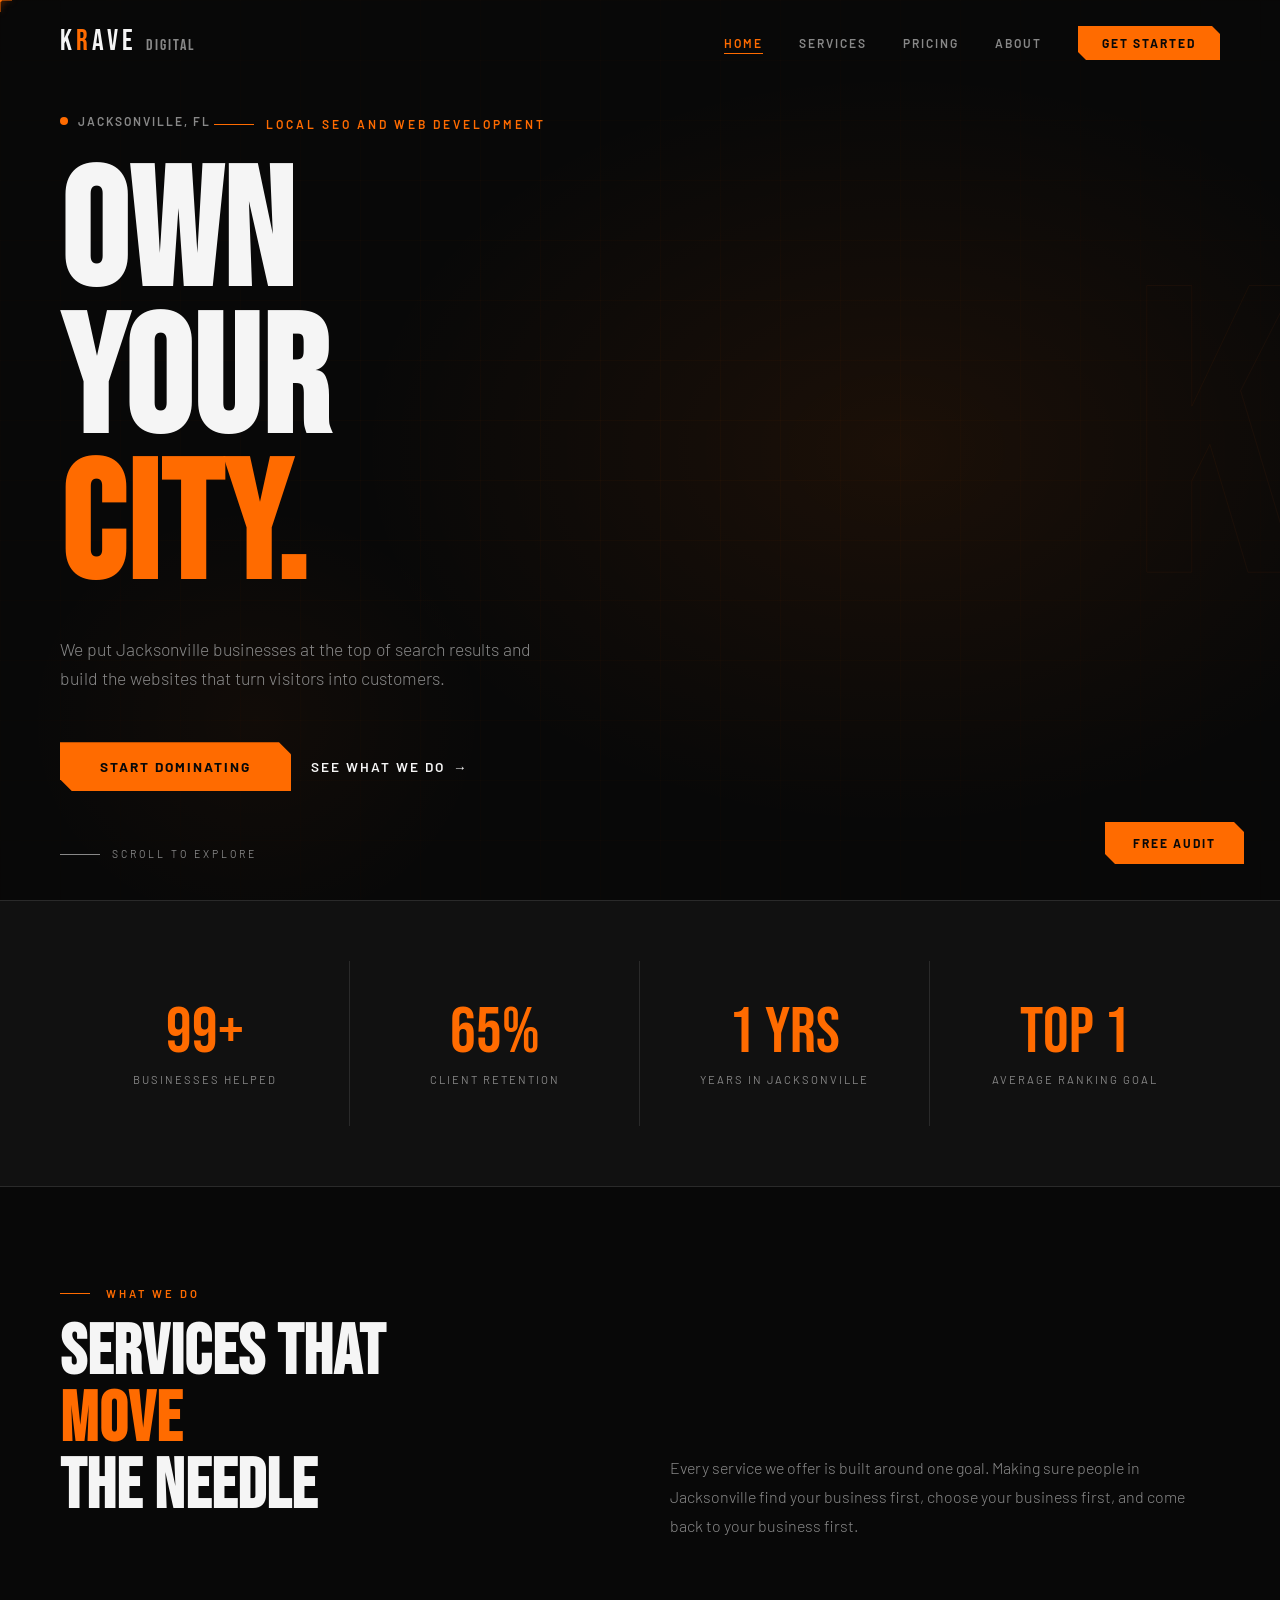
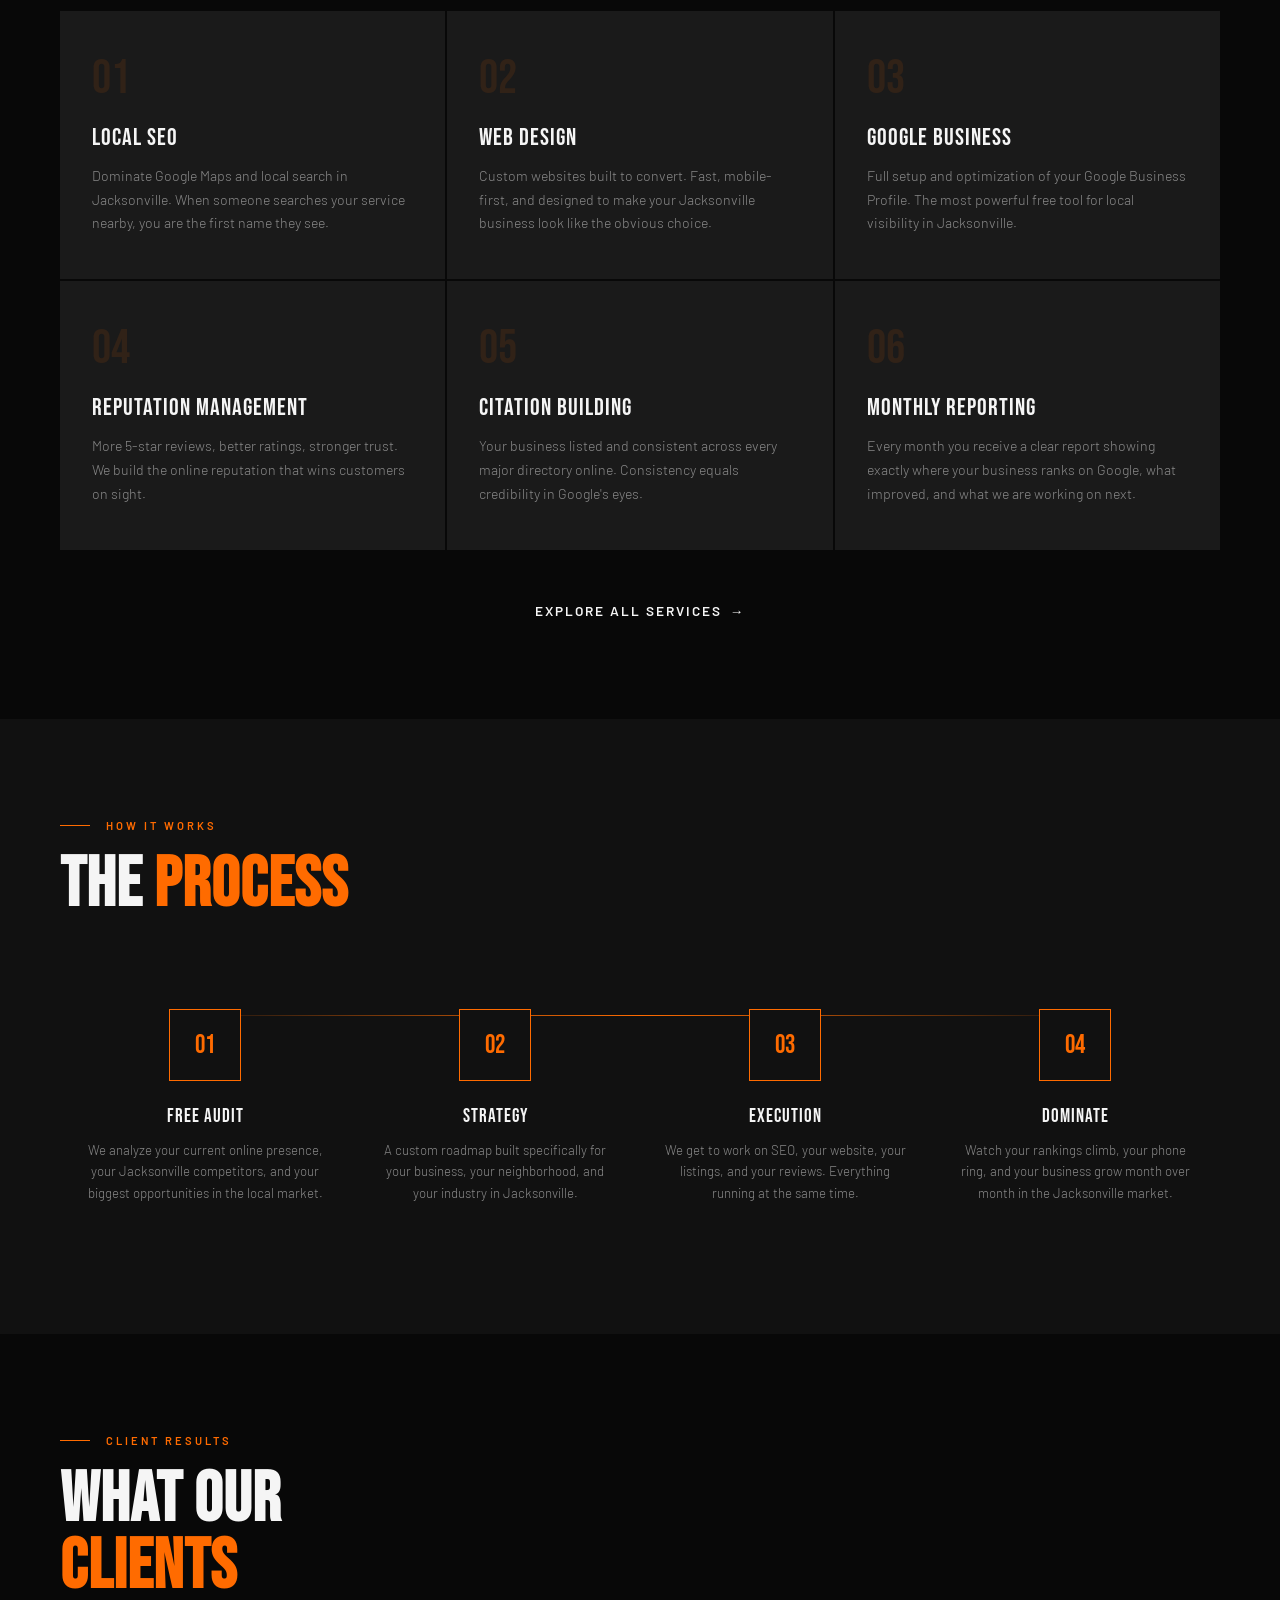
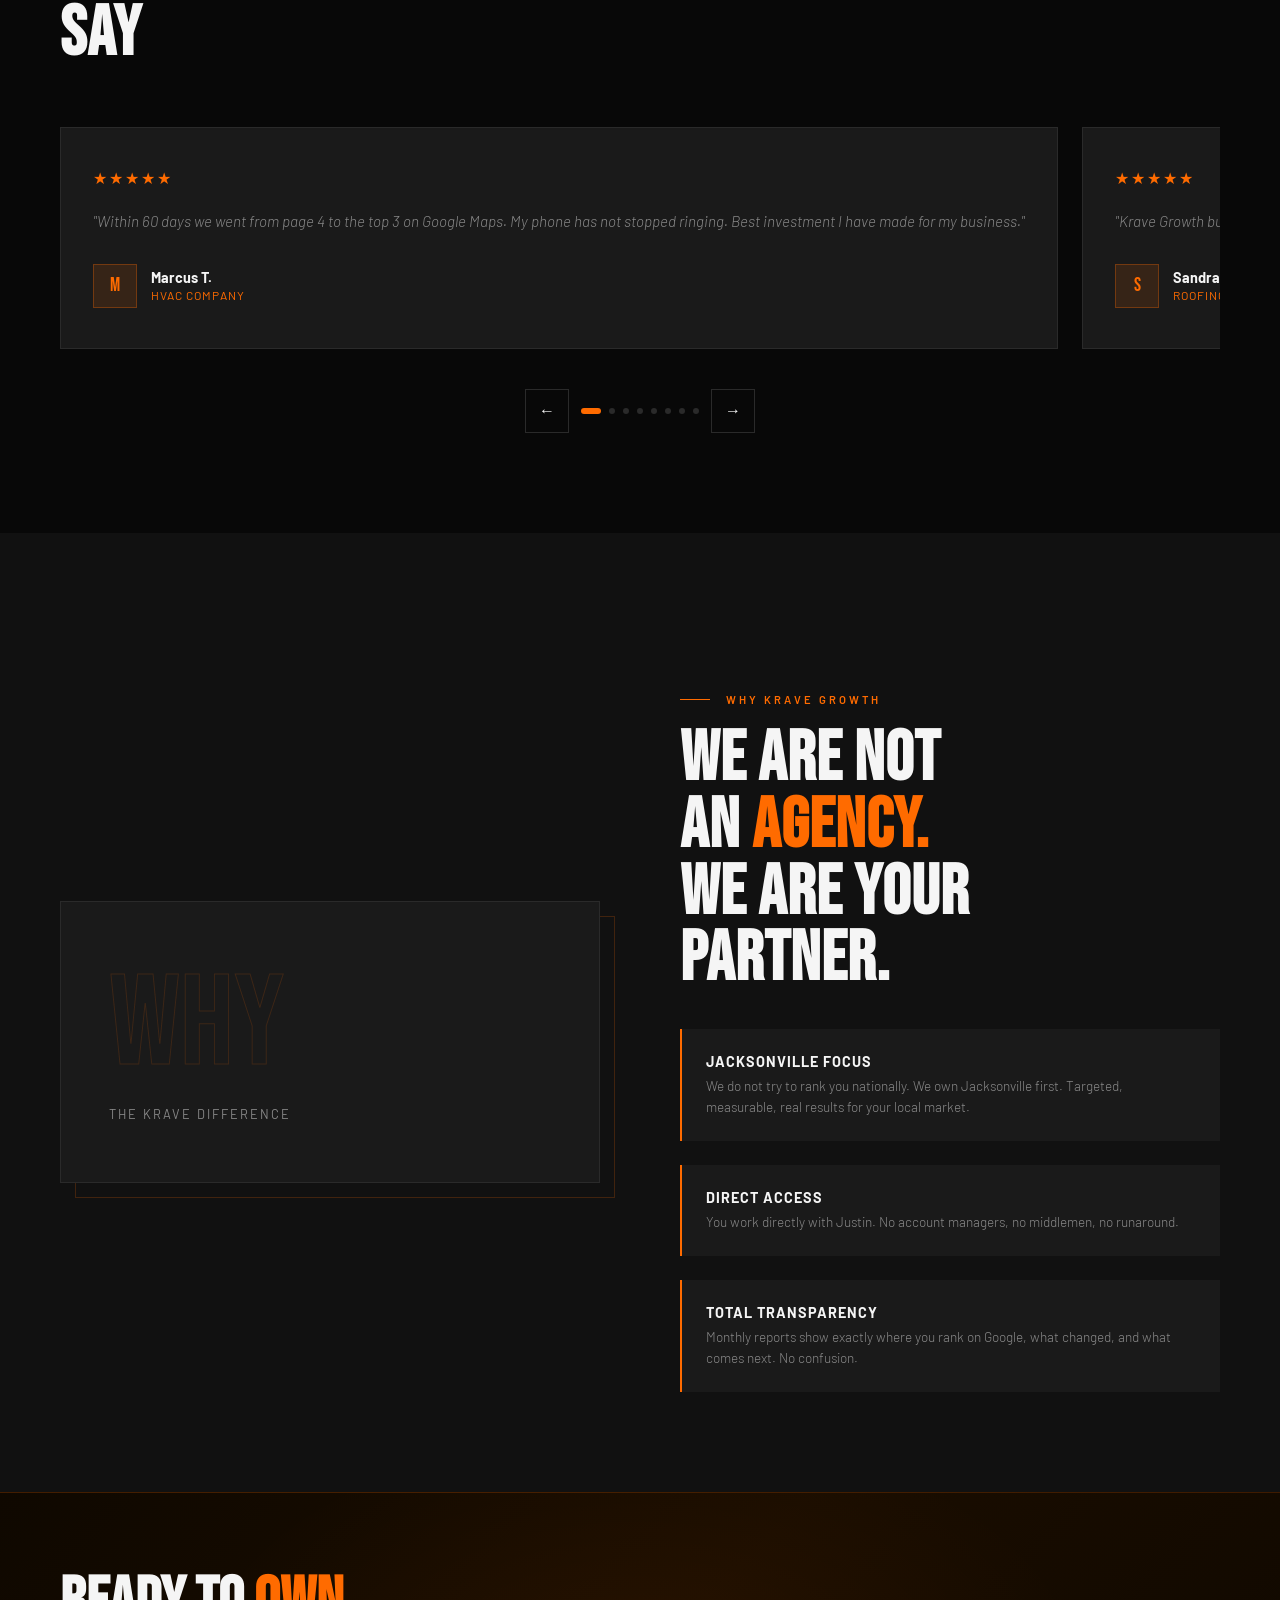
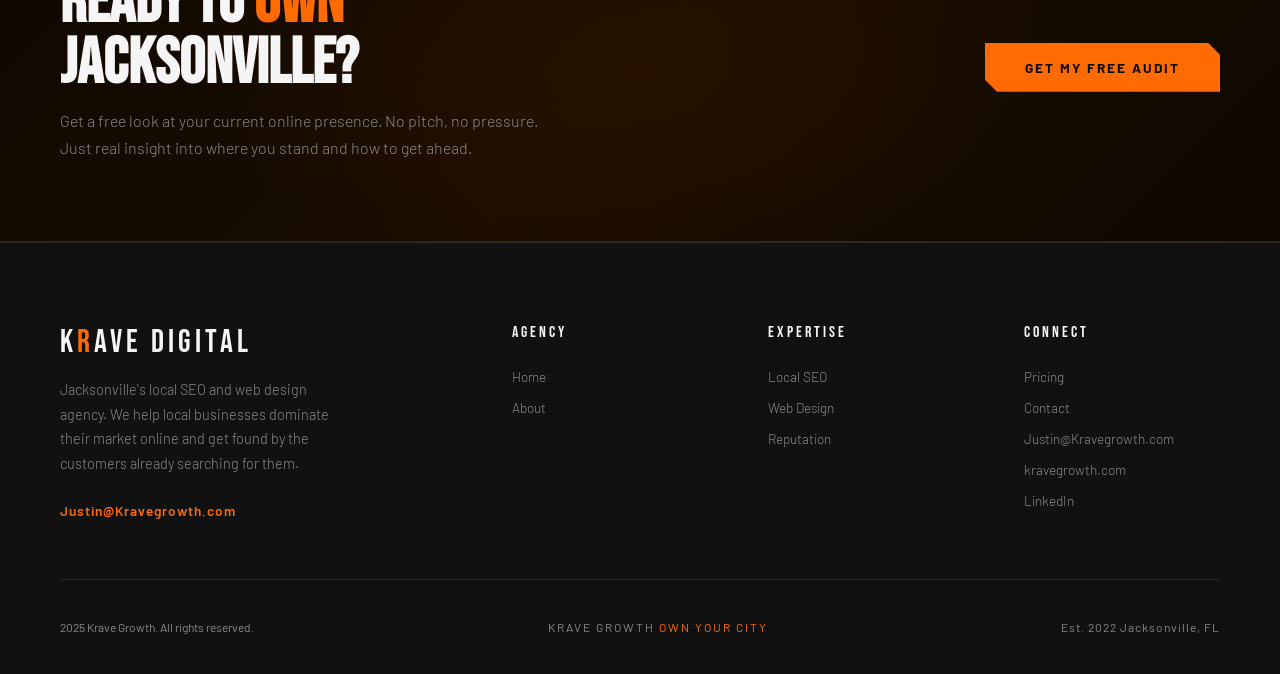
==== index.html @ fe408ddb "Add files via upload" ====
<!DOCTYPE html>
<html lang="en">
<head>
<meta charset="UTF-8">
<meta name="viewport" content="width=device-width, initial-scale=1.0">
<title>Krave Growth | Own Your City | Jacksonville, FL</title>
<meta name="description" content="Krave Growth helps Jacksonville local businesses dominate search results and build powerful websites. Local SEO and Web Design in Jacksonville, FL.">
<link rel="stylesheet" href="style.css">
<style>
#hero { min-height:100vh; display:flex; align-items:center; position:relative; overflow:hidden; padding:0 60px; }
.hero-bg { position:absolute; inset:0; background:radial-gradient(ellipse 60% 60% at 70% 50%,rgba(255,107,0,0.08) 0%,transparent 70%),radial-gradient(ellipse 30% 40% at 20% 80%,rgba(255,107,0,0.04) 0%,transparent 60%); }
.hero-grid { position:absolute; inset:0; background-image:linear-gradient(rgba(255,107,0,0.03) 1px,transparent 1px),linear-gradient(90deg,rgba(255,107,0,0.03) 1px,transparent 1px); background-size:60px 60px; mask-image:radial-gradient(ellipse 80% 80% at 50% 50%,black 0%,transparent 100%); }
.hero-ghost { position:absolute; right:-20px; top:50%; transform:translateY(-50%); font-family:'Bebas Neue',sans-serif; font-size:32vw; color:transparent; -webkit-text-stroke:1px rgba(255,107,0,0.05); line-height:1; pointer-events:none; user-select:none; }
.hero-content { position:relative; z-index:2; max-width:820px; }
.hero-eyebrow { display:inline-flex; align-items:center; gap:12px; margin-bottom:32px; opacity:0; animation:fadeUp .8s ease forwards .2s; }
.hero-eyebrow-line { width:40px; height:1px; background:var(--orange); }
.hero-eyebrow span { font-size:.75rem; letter-spacing:3px; text-transform:uppercase; color:var(--orange); font-weight:600; }
.hero-title { font-family:'Bebas Neue',sans-serif; font-size:clamp(5rem,13vw,12rem); line-height:.88; letter-spacing:2px; margin-bottom:32px; opacity:0; animation:fadeUp .8s ease forwards .4s; }
.hero-title .accent { color:var(--orange); }
.hero-sub { font-size:1.1rem; font-weight:300; color:var(--gray); line-height:1.7; max-width:480px; margin-bottom:48px; opacity:0; animation:fadeUp .8s ease forwards .6s; }
.hero-actions { display:flex; gap:20px; align-items:center; opacity:0; animation:fadeUp .8s ease forwards .8s; }
.hero-location { display:inline-flex; align-items:center; gap:10px; margin-bottom:20px; opacity:0; animation:fadeUp .8s ease forwards .3s; }
.hero-location-dot { width:8px; height:8px; background:var(--orange); border-radius:50%; }
.hero-location span { font-size:.75rem; letter-spacing:2px; text-transform:uppercase; color:var(--gray); font-weight:600; }
.hero-scroll { position:absolute; bottom:40px; left:60px; display:flex; align-items:center; gap:12px; opacity:0; animation:fadeUp .8s ease forwards 1.2s; }
.hero-scroll-line { width:40px; height:1px; background:var(--gray); }
.hero-scroll span { font-size:.65rem; letter-spacing:3px; text-transform:uppercase; color:var(--gray); }

#stats { background:var(--black-2); padding:60px; border-top:1px solid var(--gray-light); border-bottom:1px solid var(--gray-light); }
.stats-grid { display:grid; grid-template-columns:repeat(4,1fr); gap:0; }
.stat-item { padding:40px; text-align:center; border-right:1px solid var(--gray-light); }
.stat-item:last-child { border-right:none; }
.stat-num { font-family:'Bebas Neue',sans-serif; font-size:4rem; color:var(--orange); line-height:1; }
.stat-label { font-size:.7rem; letter-spacing:2px; text-transform:uppercase; color:var(--gray); margin-top:8px; }

#services-preview { background:var(--black); }
.services-header { display:grid; grid-template-columns:1fr 1fr; gap:60px; margin-bottom:70px; align-items:end; }
.services-intro { font-size:1rem; color:var(--gray); line-height:1.8; font-weight:300; }
.services-grid { display:grid; grid-template-columns:repeat(3,1fr); gap:2px; }
.service-card { background:var(--black-3); padding:44px 32px; position:relative; overflow:hidden; transition:all .4s; }
.service-card::before { content:''; position:absolute; bottom:0; left:0; right:0; height:2px; background:var(--orange); transform:scaleX(0); transform-origin:left; transition:transform .4s; }
.service-card:hover::before { transform:scaleX(1); }
.service-card:hover { background:#1e1e1e; transform:translateY(-4px); }
.service-num { font-family:'Bebas Neue',sans-serif; font-size:3rem; color:rgba(255,107,0,.1); margin-bottom:20px; line-height:1; transition:color .4s; }
.service-card:hover .service-num { color:rgba(255,107,0,.25); }
.service-name { font-family:'Bebas Neue',sans-serif; font-size:1.5rem; letter-spacing:1px; margin-bottom:12px; }
.service-desc { font-size:.88rem; color:var(--gray); line-height:1.7; font-weight:300; }
.services-more { margin-top:50px; text-align:center; }

#process { background:var(--black-2); }
.process-steps { display:grid; grid-template-columns:repeat(4,1fr); gap:0; margin-top:60px; position:relative; }
.process-steps::before { content:''; position:absolute; top:36px; left:10%; right:10%; height:1px; background:linear-gradient(90deg,transparent,var(--orange),transparent); }
.process-step { padding:30px 24px; text-align:center; position:relative; }
.process-circle { width:72px; height:72px; border:1px solid var(--orange); display:flex; align-items:center; justify-content:center; margin:0 auto 24px; position:relative; background:var(--black-2); transition:all .4s; }
.process-step:hover .process-circle { background:var(--orange-glow); }
.process-num { font-family:'Bebas Neue',sans-serif; font-size:1.6rem; color:var(--orange); }
.process-title { font-family:'Bebas Neue',sans-serif; font-size:1.2rem; letter-spacing:1px; margin-bottom:12px; }
.process-desc { font-size:.83rem; color:var(--gray); line-height:1.6; font-weight:300; }

#testimonials { background:var(--black); }
.carousel-wrap { position:relative; overflow:hidden; margin-top:60px; }
.carousel-track { display:flex; transition:transform .6s cubic-bezier(.25,.46,.45,.94); }
.carousel-slide { min-width:calc(33.333% - 16px); margin-right:24px; flex-shrink:0; }
.carousel-controls { display:flex; justify-content:center; gap:12px; margin-top:40px; align-items:center; }
.carousel-btn { width:44px; height:44px; border:1px solid var(--gray-light); background:transparent; color:var(--white); font-size:1rem; cursor:none; transition:all .3s; display:flex; align-items:center; justify-content:center; }
.carousel-btn:hover { border-color:var(--orange); color:var(--orange); }
.carousel-dots { display:flex; gap:8px; }
.carousel-dot { width:6px; height:6px; background:var(--gray-light); border-radius:50%; cursor:none; transition:all .3s; }
.carousel-dot.active { background:var(--orange); width:20px; border-radius:3px; }

#why { background:var(--black-2); }
.why-grid { display:grid; grid-template-columns:1fr 1fr; gap:80px; align-items:center; margin-top:60px; }
.why-box { background:var(--black-3); border:1px solid var(--gray-light); padding:60px 48px; position:relative; }
.why-box::after { content:''; position:absolute; bottom:-16px; right:-16px; width:100%; height:100%; border:1px solid rgba(255,107,0,0.2); z-index:-1; }
.why-big { font-family:'Bebas Neue',sans-serif; font-size:8rem; color:transparent; -webkit-text-stroke:1px rgba(255,107,0,0.15); line-height:1; margin-bottom:16px; }
.why-caption { font-size:.8rem; letter-spacing:2px; text-transform:uppercase; color:var(--gray); }
.why-points { display:flex; flex-direction:column; gap:24px; }
.why-point { display:flex; gap:20px; align-items:flex-start; padding:24px; background:var(--black-3); border-left:2px solid var(--orange); transition:all .4s; }
.why-point:hover { background:#1e1e1e; transform:translateX(6px); }
.why-point-title { font-weight:700; font-size:.9rem; letter-spacing:1px; text-transform:uppercase; margin-bottom:6px; }
.why-point-desc { font-size:.85rem; color:var(--gray); font-weight:300; line-height:1.5; }

@keyframes fadeUp { from{opacity:0;transform:translateY(30px)} to{opacity:1;transform:translateY(0)} }

@media(max-width:768px){
  #hero{padding:0 24px;}
  .hero-ghost{display:none;}
  #stats{padding:40px 24px;}
  .stats-grid{grid-template-columns:repeat(2,1fr);}
  .stat-item{border-bottom:1px solid var(--gray-light);}
  .services-header{grid-template-columns:1fr;}
  .services-grid{grid-template-columns:1fr;}
  .process-steps{grid-template-columns:1fr 1fr;}
  .process-steps::before{display:none;}
  .why-grid{grid-template-columns:1fr;}
  .carousel-slide{min-width:calc(100% - 0px); margin-right:0;}
}
</style>
</head>
<body>



<div class="cursor" id="cursor"></div>
<div class="cursor-dot" id="cursorDot"></div>
<nav>
  <a href="index.html" class="nav-logo">K<span>R</span>AVE <span style="font-size:1rem;letter-spacing:2px;color:var(--gray)">DIGITAL</span></a>
  <ul class="nav-links">
    <li><a href="index.html">Home</a></li>
    <li><a href="services.html">Services</a></li>
    <li><a href="pricing.html">Pricing</a></li>
    <li><a href="about.html">About</a></li>
    <li><a href="contact.html" class="nav-cta">Get Started</a></li>
  </ul>
</nav>

<a href="contact.html" class="float-cta">Free Audit</a>

<section id="hero">
  <div class="hero-bg"></div>
  <div class="hero-grid"></div>
  <div class="hero-ghost">K</div>
  <div class="hero-content">
    <div class="hero-location">
      <div class="hero-location-dot"></div>
      <span>Jacksonville, FL</span>
    </div>
    <div class="hero-eyebrow">
      <div class="hero-eyebrow-line"></div>
      <span>Local SEO and Web Development</span>
    </div>
    <h1 class="hero-title">
      OWN<br>
      YOUR<br>
      <span class="accent">CITY.</span>
    </h1>
    <p class="hero-sub">We put Jacksonville businesses at the top of search results and build the websites that turn visitors into customers.</p>
    <div class="hero-actions">
      <a href="contact.html" class="btn-primary">Start Dominating</a>
      <a href="services.html" class="btn-ghost">See What We Do</a>
    </div>
  </div>
  <div class="hero-scroll">
    <div class="hero-scroll-line"></div>
    <span>Scroll to explore</span>
  </div>
</section>

<div id="stats">
  <div class="stats-grid">
    <div class="stat-item reveal">
      <div class="stat-num"><span data-target="150" data-suffix="+">0</span></div>
      <div class="stat-label">Businesses Helped</div>
    </div>
    <div class="stat-item reveal">
      <div class="stat-num"><span data-target="98" data-suffix="%">0</span></div>
      <div class="stat-label">Client Retention</div>
    </div>
    <div class="stat-item reveal">
      <div class="stat-num"><span data-target="3" data-suffix=" yrs">0</span></div>
      <div class="stat-label">Years in Jacksonville</div>
    </div>
    <div class="stat-item reveal">
      <div class="stat-num">TOP <span data-target="3" data-suffix="">0</span></div>
      <div class="stat-label">Average Ranking Goal</div>
    </div>
  </div>
</div>

<section id="services-preview">
  <div class="services-header">
    <div>
      <div class="section-label reveal"><div class="section-label-line"></div><span>What We Do</span></div>
      <h2 class="section-title reveal">SERVICES THAT<br><span style="color:var(--orange)">MOVE</span><br>THE NEEDLE</h2>
    </div>
    <p class="services-intro reveal">Every service we offer is built around one goal. Making sure people in Jacksonville find your business first, choose your business first, and come back to your business first.</p>
  </div>
  <div class="services-grid reveal">
    <div class="service-card">
      <div class="service-num">01</div>
      <div class="service-name">Local SEO</div>
      <p class="service-desc">Dominate Google Maps and local search in Jacksonville. When someone searches your service nearby, you are the first name they see.</p>
    </div>
    <div class="service-card">
      <div class="service-num">02</div>
      <div class="service-name">Web Design</div>
      <p class="service-desc">Custom websites built to convert. Fast, mobile-first, and designed to make your Jacksonville business look like the obvious choice.</p>
    </div>
    <div class="service-card">
      <div class="service-num">03</div>
      <div class="service-name">Google Business</div>
      <p class="service-desc">Full setup and optimization of your Google Business Profile. The most powerful free tool for local visibility in Jacksonville.</p>
    </div>
    <div class="service-card">
      <div class="service-num">04</div>
      <div class="service-name">Reputation Management</div>
      <p class="service-desc">More 5-star reviews, better ratings, stronger trust. We build the online reputation that wins customers on sight.</p>
    </div>
    <div class="service-card">
      <div class="service-num">05</div>
      <div class="service-name">Citation Building</div>
      <p class="service-desc">Your business listed and consistent across every major directory online. Consistency equals credibility in Google's eyes.</p>
    </div>
    <div class="service-card">
      <div class="service-num">06</div>
      <div class="service-name">Monthly Reporting</div>
      <p class="service-desc">Every month you receive a clear report showing exactly where your business ranks on Google, what improved, and what we are working on next.</p>
    </div>
  </div>
  <div class="services-more reveal">
    <a href="services.html" class="btn-ghost">Explore All Services</a>
  </div>
</section>

<section id="process">
  <div class="section-label reveal"><div class="section-label-line"></div><span>How It Works</span></div>
  <h2 class="section-title reveal">THE <span style="color:var(--orange)">PROCESS</span></h2>
  <div class="process-steps">
    <div class="process-step reveal">
      <div class="process-circle"><div class="process-num">01</div></div>
      <div class="process-title">Free Audit</div>
      <p class="process-desc">We analyze your current online presence, your Jacksonville competitors, and your biggest opportunities in the local market.</p>
    </div>
    <div class="process-step reveal">
      <div class="process-circle"><div class="process-num">02</div></div>
      <div class="process-title">Strategy</div>
      <p class="process-desc">A custom roadmap built specifically for your business, your neighborhood, and your industry in Jacksonville.</p>
    </div>
    <div class="process-step reveal">
      <div class="process-circle"><div class="process-num">03</div></div>
      <div class="process-title">Execution</div>
      <p class="process-desc">We get to work on SEO, your website, your listings, and your reviews. Everything running at the same time.</p>
    </div>
    <div class="process-step reveal">
      <div class="process-circle"><div class="process-num">04</div></div>
      <div class="process-title">Dominate</div>
      <p class="process-desc">Watch your rankings climb, your phone ring, and your business grow month over month in the Jacksonville market.</p>
    </div>
  </div>
</section>

<section id="testimonials">
  <div class="section-label reveal"><div class="section-label-line"></div><span>Client Results</span></div>
  <h2 class="section-title reveal">WHAT OUR<br><span style="color:var(--orange)">CLIENTS</span><br>SAY</h2>
  <div class="carousel-wrap reveal">
    <div class="carousel-track" id="carouselTrack">
      <div class="carousel-slide">
        <div class="testimonial-card">
          <div class="testimonial-stars">★★★★★</div>
          <p class="testimonial-text">"Within 60 days we went from page 4 to the top 3 on Google Maps. My phone has not stopped ringing. Best investment I have made for my business."</p>
          <div class="testimonial-author"><div class="testimonial-avatar">M</div><div><div class="testimonial-name">Marcus T.</div><div class="testimonial-biz">HVAC Company</div></div></div>
        </div>
      </div>
      <div class="carousel-slide">
        <div class="testimonial-card">
          <div class="testimonial-stars">★★★★★</div>
          <p class="testimonial-text">"Krave Growth built us a website that actually converts. We are getting 3 times the leads we were before. Justin knows exactly what he is doing."</p>
          <div class="testimonial-author"><div class="testimonial-avatar">S</div><div><div class="testimonial-name">Sandra R.</div><div class="testimonial-biz">Roofing Company</div></div></div>
        </div>
      </div>
      <div class="carousel-slide">
        <div class="testimonial-card">
          <div class="testimonial-stars">★★★★★</div>
          <p class="testimonial-text">"I was invisible online. Now when anyone in Jacksonville searches for landscaping, I show up first. The results speak for themselves."</p>
          <div class="testimonial-author"><div class="testimonial-avatar">D</div><div><div class="testimonial-name">David K.</div><div class="testimonial-biz">Landscaping Business</div></div></div>
        </div>
      </div>
      <div class="carousel-slide">
        <div class="testimonial-card">
          <div class="testimonial-stars">★★★★★</div>
          <p class="testimonial-text">"Justin is the real deal. He does not overpromise and he delivers exactly what he says he will. In 90 days my business went from nowhere on Google to top 3."</p>
          <div class="testimonial-author"><div class="testimonial-avatar">R</div><div><div class="testimonial-name">Ray M.</div><div class="testimonial-biz">Auto Repair Shop</div></div></div>
        </div>
      </div>
      <div class="carousel-slide">
        <div class="testimonial-card">
          <div class="testimonial-stars">★★★★★</div>
          <p class="testimonial-text">"Most agencies talk in circles. Justin talks in results. He told me exactly what he would do, did it, and showed me the numbers. Simple as that."</p>
          <div class="testimonial-author"><div class="testimonial-avatar">L</div><div><div class="testimonial-name">Lisa P.</div><div class="testimonial-biz">Hair Salon Owner</div></div></div>
        </div>
      </div>
      <div class="carousel-slide">
        <div class="testimonial-card">
          <div class="testimonial-stars">★★★★★</div>
          <p class="testimonial-text">"The new website alone tripled our online inquiries. When you add the SEO on top of it we are fully booked two weeks out for the first time ever."</p>
          <div class="testimonial-author"><div class="testimonial-avatar">T</div><div><div class="testimonial-name">Tony G.</div><div class="testimonial-biz">Plumbing Company</div></div></div>
        </div>
      </div>
      <div class="carousel-slide">
        <div class="testimonial-card">
          <div class="testimonial-stars">★★★★★</div>
          <p class="testimonial-text">"We had no online presence whatsoever. Krave built us a site and got us ranking in under 60 days. Our Jacksonville customers can finally find us."</p>
          <div class="testimonial-author"><div class="testimonial-avatar">A</div><div><div class="testimonial-name">Andre W.</div><div class="testimonial-biz">Electrical Contractor</div></div></div>
        </div>
      </div>
      <div class="carousel-slide">
        <div class="testimonial-card">
          <div class="testimonial-stars">★★★★★</div>
          <p class="testimonial-text">"I called three agencies before Krave. All of them talked over my head. Justin explained everything in plain terms and delivered every single thing he promised."</p>
          <div class="testimonial-author"><div class="testimonial-avatar">P</div><div><div class="testimonial-name">Patricia M.</div><div class="testimonial-biz">Cleaning Service</div></div></div>
        </div>
      </div>
      <div class="carousel-slide">
        <div class="testimonial-card">
          <div class="testimonial-stars">★★★★★</div>
          <p class="testimonial-text">"My restaurant went from barely any online reviews to over 80 five-star reviews in four months. The difference in foot traffic has been unreal."</p>
          <div class="testimonial-author"><div class="testimonial-avatar">C</div><div><div class="testimonial-name">Carlos V.</div><div class="testimonial-biz">Restaurant Owner</div></div></div>
        </div>
      </div>
      <div class="carousel-slide">
        <div class="testimonial-card">
          <div class="testimonial-stars">★★★★★</div>
          <p class="testimonial-text">"Krave Growth is the first agency that actually felt like a partner. Justin checks in regularly, the reports are clear, and the results are real."</p>
          <div class="testimonial-author"><div class="testimonial-avatar">B</div><div><div class="testimonial-name">Brenda H.</div><div class="testimonial-biz">Dental Practice</div></div></div>
        </div>
      </div>
    </div>
  </div>
  <div class="carousel-controls">
    <button class="carousel-btn" id="prevBtn">&#8592;</button>
    <div class="carousel-dots" id="carouselDots"></div>
    <button class="carousel-btn" id="nextBtn">&#8594;</button>
  </div>
</section>

<section id="why">
  <div class="why-grid">
    <div class="why-visual reveal-left">
      <div class="why-box">
        <div class="why-big">WHY</div>
        <div class="why-caption">The Krave Difference</div>
      </div>
    </div>
    <div class="reveal-right">
      <div class="section-label"><div class="section-label-line"></div><span>Why Krave Growth</span></div>
      <h2 class="section-title" style="margin-bottom:36px;">WE ARE NOT<br>AN <span style="color:var(--orange)">AGENCY.</span><br>WE ARE YOUR<br>PARTNER.</h2>
      <div class="why-points">
        <div class="why-point">
          <div><div class="why-point-title">Jacksonville Focus</div><div class="why-point-desc">We do not try to rank you nationally. We own Jacksonville first. Targeted, measurable, real results for your local market.</div></div>
        </div>
        <div class="why-point">
          <div><div class="why-point-title">Direct Access</div><div class="why-point-desc">You work directly with Justin. No account managers, no middlemen, no runaround.</div></div>
        </div>
        <div class="why-point">
          <div><div class="why-point-title">Total Transparency</div><div class="why-point-desc">Monthly reports show exactly where you rank on Google, what changed, and what comes next. No confusion.</div></div>
        </div>
      </div>
    </div>
  </div>
</section>

<div class="cta-band reveal">
  <div class="cta-band-text">
    <h2 class="cta-band-title">READY TO <span>OWN</span><br>JACKSONVILLE?</h2>
    <p class="cta-band-sub">Get a free look at your current online presence. No pitch, no pressure. Just real insight into where you stand and how to get ahead.</p>
  </div>
  <div class="cta-band-action">
    <a href="contact.html" class="btn-primary">Get My Free Audit</a>
  </div>
</div>

<footer>
  <div class="footer-top">
    <div>
      <div class="footer-brand-logo">K<span>R</span>AVE DIGITAL</div>
      <p class="footer-brand-desc">Jacksonville's local SEO and web design agency. We help local businesses dominate their market online and get found by the customers already searching for them.</p>
      <a href="mailto:Justin@Kravegrowth.com" class="footer-brand-email">Justin@Kravegrowth.com</a>
    </div>
    <div>
      <div class="footer-col-title">Agency</div>
      <ul class="footer-col-links">
        <li><a href="index.html">Home</a></li>
        <li><a href="about.html">About</a></li>
      </ul>
    </div>
    <div>
      <div class="footer-col-title">Expertise</div>
      <ul class="footer-col-links">
        <li><a href="services.html">Local SEO</a></li>
        <li><a href="services.html">Web Design</a></li>
        <li><a href="services.html">Reputation</a></li>
      </ul>
    </div>
    <div>
      <div class="footer-col-title">Connect</div>
      <ul class="footer-col-links">
        <li><a href="pricing.html">Pricing</a></li>
        <li><a href="contact.html">Contact</a></li>
        <li><a href="mailto:Justin@Kravegrowth.com">Justin@Kravegrowth.com</a></li>
        <li><a href="https://kravegrowth.com">kravegrowth.com</a></li>
        <li><a href="#">LinkedIn</a></li>
      </ul>
    </div>
  </div>
  <div class="footer-bottom">
    <div class="footer-copy">2025 Krave Growth. All rights reserved.</div>
    <div class="footer-tagline">Krave Growth <span>Own Your City</span></div>
    <div class="footer-est">Est. 2022 Jacksonville, FL</div>
  </div>
</footer>

<script src="main.js"></script>
<script>
// CAROUSEL
const track = document.getElementById('carouselTrack');
const slides = track.querySelectorAll('.carousel-slide');
const dotsContainer = document.getElementById('carouselDots');
const total = slides.length;
const visible = window.innerWidth < 768 ? 1 : 3;
let current = 0;
let autoTimer;

// Build dots
const totalDots = total - visible + 1;
for(let i = 0; i < totalDots; i++){
  const dot = document.createElement('div');
  dot.className = 'carousel-dot' + (i===0?' active':'');
  dot.addEventListener('click',()=>goTo(i));
  dotsContainer.appendChild(dot);
}

function goTo(index){
  current = Math.max(0, Math.min(index, totalDots-1));
  const slideWidth = slides[0].offsetWidth + 24;
  track.style.transform = `translateX(-${current * slideWidth}px)`;
  dotsContainer.querySelectorAll('.carousel-dot').forEach((d,i)=>d.classList.toggle('active',i===current));
}

document.getElementById('prevBtn').addEventListener('click',()=>{ goTo(current-1); resetAuto(); });
document.getElementById('nextBtn').addEventListener('click',()=>{ goTo(current+1); resetAuto(); });

function resetAuto(){ clearInterval(autoTimer); autoTimer = setInterval(()=>{ goTo(current >= totalDots-1 ? 0 : current+1); },4000); }
resetAuto();
</script>
</body>
</html>
---- style.css ----
@import url('https://fonts.googleapis.com/css2?family=Bebas+Neue&family=Barlow:ital,wght@0,300;0,400;0,600;0,700;1,300&display=swap');

:root {
  --orange: #FF6B00;
  --orange-bright: #FF8C00;
  --orange-glow: rgba(255,107,0,0.12);
  --black: #080808;
  --black-2: #111111;
  --black-3: #1a1a1a;
  --white: #F5F5F5;
  --gray: #888888;
  --gray-light: #2a2a2a;
}

* { margin: 0; padding: 0; box-sizing: border-box; }
html { scroll-behavior: smooth; }
body {
  background: var(--black);
  color: var(--white);
  font-family: 'Barlow', sans-serif;
  overflow-x: hidden;
  cursor: none;
}

/* ── CURSOR ── */
/* CROSSHAIR CURSOR */
.cursor {
  width:24px; height:24px;
  position:fixed; pointer-events:none; z-index:9999;
  transform:translate(-50%,-50%);
  transition:transform .15s ease, opacity .2s ease;
}
.cursor::before,
.cursor::after {
  content:'';
  position:absolute;
  background:var(--orange);
}
/* Horizontal line */
.cursor::before {
  width:100%; height:1px;
  top:50%; left:0;
  transform:translateY(-50%);
  box-shadow:0 0 6px rgba(255,107,0,0.6);
}
/* Vertical line */
.cursor::after {
  width:1px; height:100%;
  left:50%; top:0;
  transform:translateX(-50%);
  box-shadow:0 0 6px rgba(255,107,0,0.6);
}
/* Center dot */
.cursor-dot {
  width:4px; height:4px;
  background:var(--orange);
  border-radius:50%;
  position:fixed;
  pointer-events:none;
  z-index:10000;
  transform:translate(-50%,-50%);
  box-shadow:0 0 8px rgba(255,107,0,0.8);
  transition:transform .1s ease;
}
.cursor-ring { display:none; }

/* ── NAV ── */
nav {
  position: fixed; top:0; left:0; right:0; z-index:1000;
  display:flex; align-items:center; justify-content:space-between;
  padding: 24px 60px;
  transition: all .4s ease;
}
nav.scrolled {
  background: rgba(8,8,8,0.97);
  backdrop-filter: blur(12px);
  padding: 16px 60px;
  border-bottom: 1px solid var(--gray-light);
}
.nav-logo { font-family:'Bebas Neue',sans-serif; font-size:1.8rem; letter-spacing:4px; color:var(--white); text-decoration:none; }
.nav-logo span { color:var(--orange); }
.nav-links { display:flex; gap:36px; list-style:none; align-items:center; }
.nav-links a { color:var(--gray); text-decoration:none; font-size:.75rem; letter-spacing:2px; text-transform:uppercase; font-weight:600; transition:color .3s; position:relative; }
.nav-links a::after { content:''; position:absolute; bottom:-4px; left:0; right:0; height:1px; background:var(--orange); transform:scaleX(0); transition:transform .3s; }
.nav-links a:hover, .nav-links a.active { color:var(--orange); }
.nav-links a:hover::after, .nav-links a.active::after { transform:scaleX(1); }
.nav-cta { background:var(--orange) !important; color:var(--black) !important; padding:10px 24px; font-weight:700 !important; clip-path:polygon(0 0,calc(100% - 8px) 0,100% 8px,100% 100%,8px 100%,0 calc(100% - 8px)); transition:background .3s,transform .2s !important; }
.nav-cta::after { display:none !important; }
.nav-cta:hover { background:var(--orange-bright) !important; transform:translateY(-1px) !important; }

/* ── FLOATING CTA ── */
.float-cta {
  position: fixed; bottom:36px; right:36px; z-index:900;
  background: var(--orange); color: var(--black);
  padding: 14px 28px;
  font-family:'Barlow',sans-serif; font-weight:700; font-size:.75rem; letter-spacing:2px; text-transform:uppercase;
  text-decoration:none;
  clip-path:polygon(0 0,calc(100% - 10px) 0,100% 10px,100% 100%,10px 100%,0 calc(100% - 10px));
  box-shadow: 0 8px 32px rgba(255,107,0,0.4);
  transition: all .3s;
  animation: floatPulse 3s ease-in-out infinite;
}
.float-cta:hover { background:var(--orange-bright); transform:translateY(-3px); box-shadow:0 16px 40px rgba(255,107,0,0.5); }
@keyframes floatPulse { 0%,100%{box-shadow:0 8px 32px rgba(255,107,0,0.4)} 50%{box-shadow:0 8px 48px rgba(255,107,0,0.7)} }

/* ── PAGE HERO ── */
.page-hero {
  min-height: 50vh;
  display:flex; align-items:flex-end;
  padding: 120px 60px 80px;
  position:relative; overflow:hidden;
}
.page-hero-bg {
  position:absolute; inset:0;
  background: radial-gradient(ellipse 60% 80% at 80% 50%, rgba(255,107,0,0.07) 0%, transparent 70%);
}
.page-hero-grid {
  position:absolute; inset:0;
  background-image: linear-gradient(rgba(255,107,0,0.025) 1px,transparent 1px), linear-gradient(90deg,rgba(255,107,0,0.025) 1px,transparent 1px);
  background-size:60px 60px;
  mask-image:radial-gradient(ellipse 100% 100% at 50% 50%,black 0%,transparent 100%);
}
.page-hero-ghost {
  position:absolute; right:40px; bottom:-40px;
  font-family:'Bebas Neue',sans-serif; font-size:22vw;
  color:transparent; -webkit-text-stroke:1px rgba(255,107,0,0.04);
  pointer-events:none; user-select:none; line-height:1;
}
.page-hero-content { position:relative; z-index:2; }
.page-eyebrow { display:flex; align-items:center; gap:12px; margin-bottom:20px; }
.page-eyebrow-line { width:40px; height:1px; background:var(--orange); }
.page-eyebrow span { font-size:.7rem; letter-spacing:3px; text-transform:uppercase; color:var(--orange); font-weight:600; }
.page-title { font-family:'Bebas Neue',sans-serif; font-size:clamp(4rem,10vw,9rem); line-height:.9; letter-spacing:2px; }
.page-title .accent { color:var(--orange); }
.page-title .outline { color:transparent; -webkit-text-stroke:2px var(--white); }
.page-sub { font-size:1rem; color:var(--gray); font-weight:300; line-height:1.7; max-width:500px; margin-top:20px; }

/* ── SECTIONS ── */
section { padding:100px 60px; }
.section-label { display:flex; align-items:center; gap:16px; margin-bottom:20px; }
.section-label span { font-size:.7rem; letter-spacing:3px; text-transform:uppercase; color:var(--orange); font-weight:600; }
.section-label-line { width:30px; height:1px; background:var(--orange); }
.section-title { font-family:'Bebas Neue',sans-serif; font-size:clamp(3rem,5.5vw,5rem); line-height:.95; letter-spacing:1px; margin-bottom:20px; }

/* ── BUTTONS ── */
.btn-primary { background:var(--orange); color:var(--black); padding:16px 40px; font-family:'Barlow',sans-serif; font-weight:700; font-size:.85rem; letter-spacing:2px; text-transform:uppercase; text-decoration:none; display:inline-block; transition:all .3s; clip-path:polygon(0 0,calc(100% - 12px) 0,100% 12px,100% 100%,12px 100%,0 calc(100% - 12px)); }
.btn-primary:hover { background:var(--orange-bright); transform:translateY(-2px); box-shadow:0 20px 40px rgba(255,107,0,0.3); }
.btn-ghost { color:var(--white); font-size:.85rem; letter-spacing:2px; text-transform:uppercase; text-decoration:none; font-weight:600; display:inline-flex; align-items:center; gap:8px; transition:color .3s; }
.btn-ghost:hover { color:var(--orange); }
.btn-ghost::after { content:'→'; transition:transform .3s; }
.btn-ghost:hover::after { transform:translateX(4px); }
.btn-outline { background:transparent; color:var(--orange); border:1px solid var(--orange); padding:14px 36px; font-family:'Barlow',sans-serif; font-weight:700; font-size:.8rem; letter-spacing:2px; text-transform:uppercase; text-decoration:none; display:inline-block; transition:all .3s; }
.btn-outline:hover { background:var(--orange); color:var(--black); transform:translateY(-2px); }

/* ── CTA BAND ── */
.cta-band {
  background: linear-gradient(135deg, #0f0800 0%, #1a0d00 50%, #0f0800 100%);
  border-top:1px solid rgba(255,107,0,0.2); border-bottom:1px solid rgba(255,107,0,0.2);
  padding:80px 60px;
  display:flex; align-items:center; justify-content:space-between; gap:40px;
  position:relative; overflow:hidden;
}
.cta-band::before { content:''; position:absolute; inset:0; background:radial-gradient(ellipse 50% 100% at 50% 50%,rgba(255,107,0,0.06) 0%,transparent 70%); }
.cta-band-text { position:relative; z-index:1; }
.cta-band-title { font-family:'Bebas Neue',sans-serif; font-size:clamp(2.5rem,5vw,4.5rem); line-height:.95; margin-bottom:12px; }
.cta-band-title span { color:var(--orange); }
.cta-band-sub { font-size:1rem; color:var(--gray); font-weight:300; max-width:480px; line-height:1.7; }
.cta-band-action { position:relative; z-index:1; flex-shrink:0; }

/* ── TESTIMONIALS ── */
.testimonials-grid { display:grid; grid-template-columns:repeat(3,1fr); gap:20px; margin-top:60px; }
.testimonial-card { background:var(--black-3); padding:40px 32px; border:1px solid var(--gray-light); position:relative; transition:all .4s; }
.testimonial-card::before { content:''; position:absolute; top:0; left:0; right:0; height:2px; background:var(--orange); transform:scaleX(0); transform-origin:left; transition:transform .4s; }
.testimonial-card:hover { border-color:rgba(255,107,0,0.3); transform:translateY(-4px); }
.testimonial-card:hover::before { transform:scaleX(1); }
.testimonial-stars { color:var(--orange); font-size:1rem; letter-spacing:2px; margin-bottom:20px; }
.testimonial-text { font-size:.95rem; color:var(--gray); line-height:1.8; font-weight:300; font-style:italic; margin-bottom:28px; }
.testimonial-author { display:flex; align-items:center; gap:14px; }
.testimonial-avatar { width:44px; height:44px; background:var(--orange-glow); border:1px solid rgba(255,107,0,0.3); display:flex; align-items:center; justify-content:center; font-family:'Bebas Neue',sans-serif; font-size:1.2rem; color:var(--orange); flex-shrink:0; }
.testimonial-name { font-weight:700; font-size:.9rem; margin-bottom:2px; }
.testimonial-biz { font-size:.75rem; color:var(--orange); letter-spacing:1px; text-transform:uppercase; }

/* ── FAQ ── */
.faq-list { max-width:800px; margin-top:60px; }
.faq-item { border-bottom:1px solid var(--gray-light); }
.faq-question { width:100%; background:none; border:none; color:var(--white); font-family:'Barlow',sans-serif; font-size:1rem; font-weight:600; padding:28px 0; display:flex; justify-content:space-between; align-items:center; cursor:none; text-align:left; transition:color .3s; }
.faq-question:hover { color:var(--orange); }
.faq-icon { color:var(--orange); font-size:1.4rem; transition:transform .3s; flex-shrink:0; }
.faq-item.open .faq-icon { transform:rotate(45deg); }
.faq-answer { max-height:0; overflow:hidden; transition:max-height .4s ease, padding .4s ease; }
.faq-answer p { font-size:.95rem; color:var(--gray); line-height:1.8; font-weight:300; padding-bottom:28px; }

/* ── FOOTER ── */
footer {
  background:var(--black-2);
  border-top:1px solid var(--gray-light);
  padding:80px 60px 40px;
}
.footer-top { display:grid; grid-template-columns:2fr 1fr 1fr 1fr; gap:60px; margin-bottom:60px; }
.footer-brand-logo { font-family:'Bebas Neue',sans-serif; font-size:2rem; letter-spacing:4px; margin-bottom:16px; }
.footer-brand-logo span { color:var(--orange); }
.footer-brand-desc { font-size:.9rem; color:var(--gray); line-height:1.7; font-weight:300; max-width:280px; margin-bottom:24px; }
.footer-brand-email { color:var(--orange); text-decoration:none; font-size:.85rem; font-weight:600; letter-spacing:1px; transition:opacity .3s; }
.footer-brand-email:hover { opacity:.7; }
.footer-col-title { font-family:'Bebas Neue',sans-serif; font-size:1rem; letter-spacing:3px; color:var(--white); margin-bottom:24px; }
.footer-col-links { list-style:none; display:flex; flex-direction:column; gap:12px; }
.footer-col-links a { color:var(--gray); text-decoration:none; font-size:.85rem; font-weight:300; transition:color .3s; }
.footer-col-links a:hover { color:var(--orange); }
.footer-bottom { display:flex; justify-content:space-between; align-items:center; padding-top:40px; border-top:1px solid var(--gray-light); }
.footer-copy { font-size:.75rem; color:var(--gray); }
.footer-tagline { font-size:.75rem; letter-spacing:2px; text-transform:uppercase; color:var(--gray); }
.footer-tagline span { color:var(--orange); }
.footer-est { font-size:.75rem; color:var(--gray); letter-spacing:1px; }

/* ── REVEAL ── */
.reveal { opacity:0; transform:translateY(40px); transition:opacity .7s ease,transform .7s ease; }
.reveal.visible { opacity:1; transform:translateY(0); }
.reveal-left { opacity:0; transform:translateX(-40px); transition:opacity .7s ease,transform .7s ease; }
.reveal-left.visible { opacity:1; transform:translateX(0); }
.reveal-right { opacity:0; transform:translateX(40px); transition:opacity .7s ease,transform .7s ease; }
.reveal-right.visible { opacity:1; transform:translateX(0); }

/* ── SCROLLBAR ── */
::-webkit-scrollbar { width:3px; }
::-webkit-scrollbar-track { background:var(--black); }
::-webkit-scrollbar-thumb { background:var(--orange); }

/* ── MOBILE ── */
@media(max-width:768px){
  nav { padding:20px 24px; }
  nav.scrolled { padding:14px 24px; }
  .nav-links { display:none; }
  section { padding:70px 24px; }
  .page-hero { padding:100px 24px 60px; }
  .testimonials-grid { grid-template-columns:1fr; }
  .cta-band { flex-direction:column; text-align:center; padding:60px 24px; }
  .footer-top { grid-template-columns:1fr 1fr; gap:40px; }
  .footer-bottom { flex-direction:column; gap:12px; text-align:center; }
  .float-cta { bottom:20px; right:20px; padding:12px 20px; font-size:.7rem; }
}
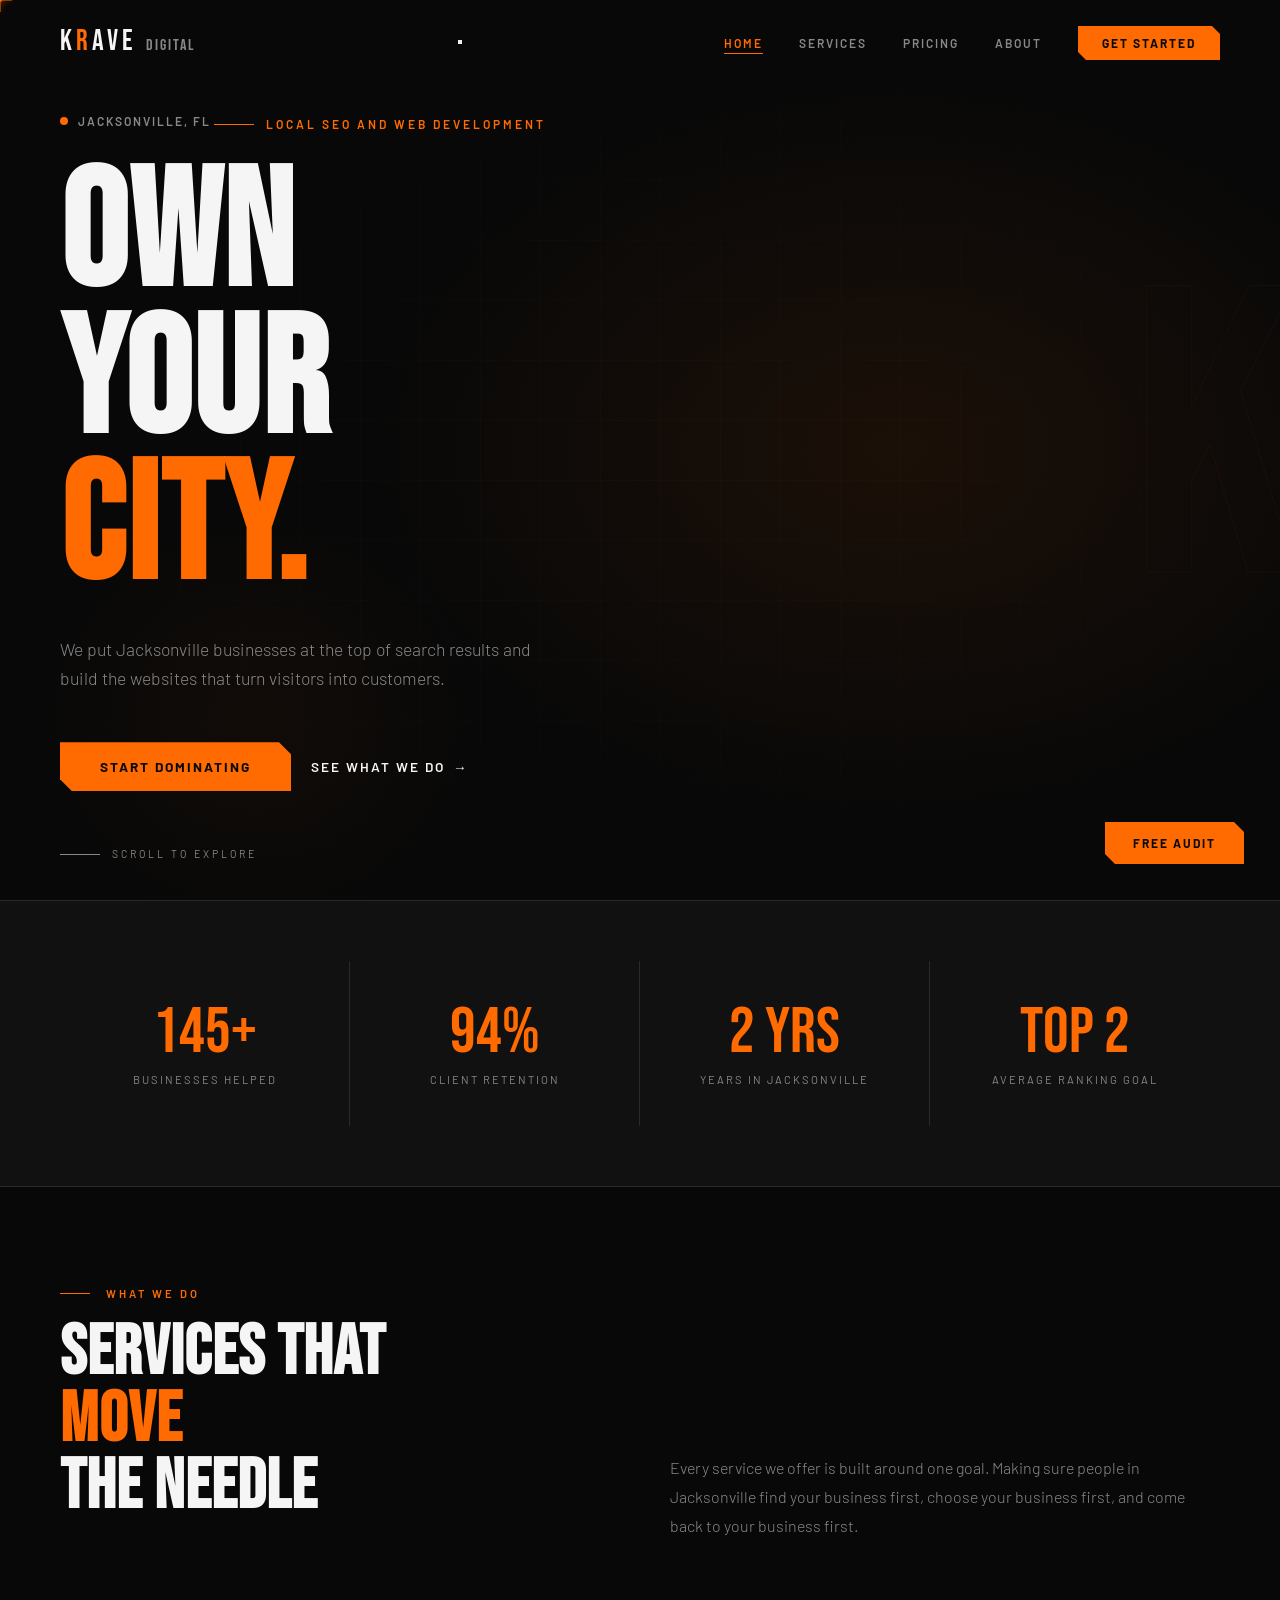
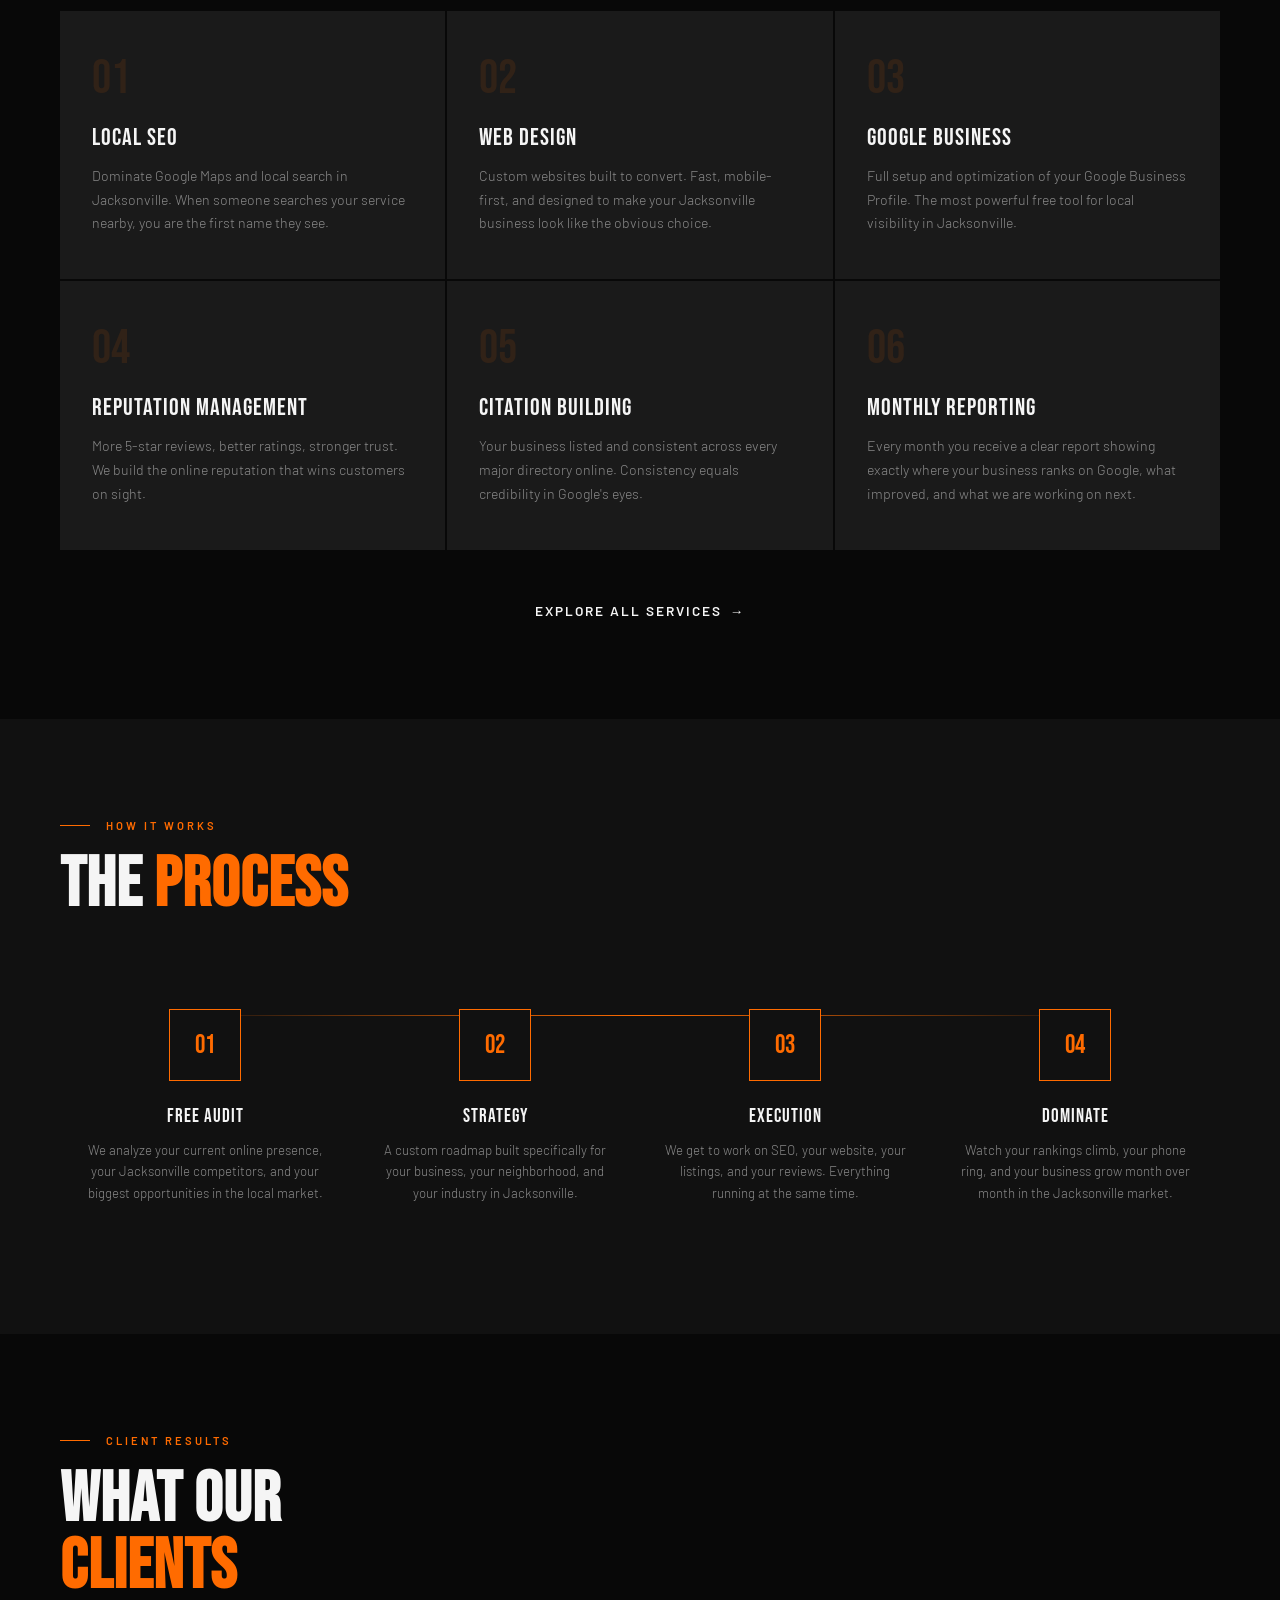
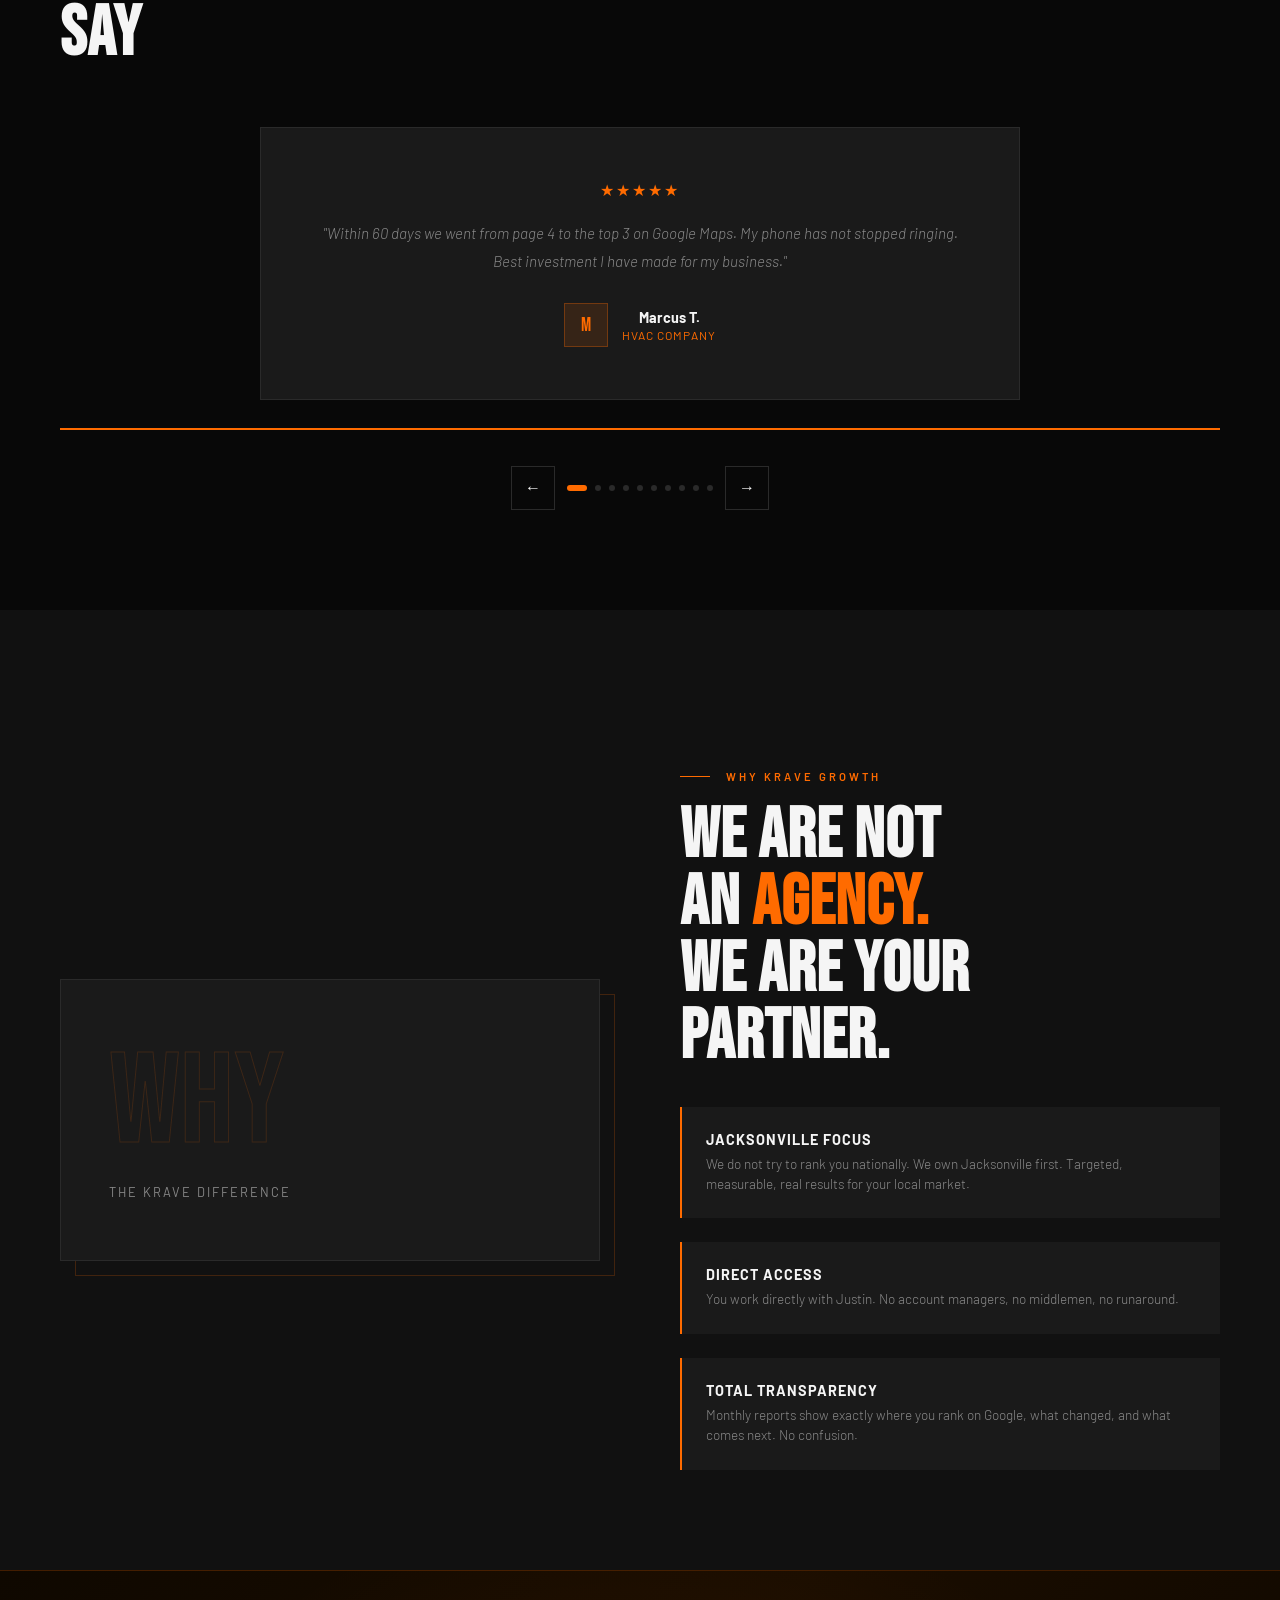
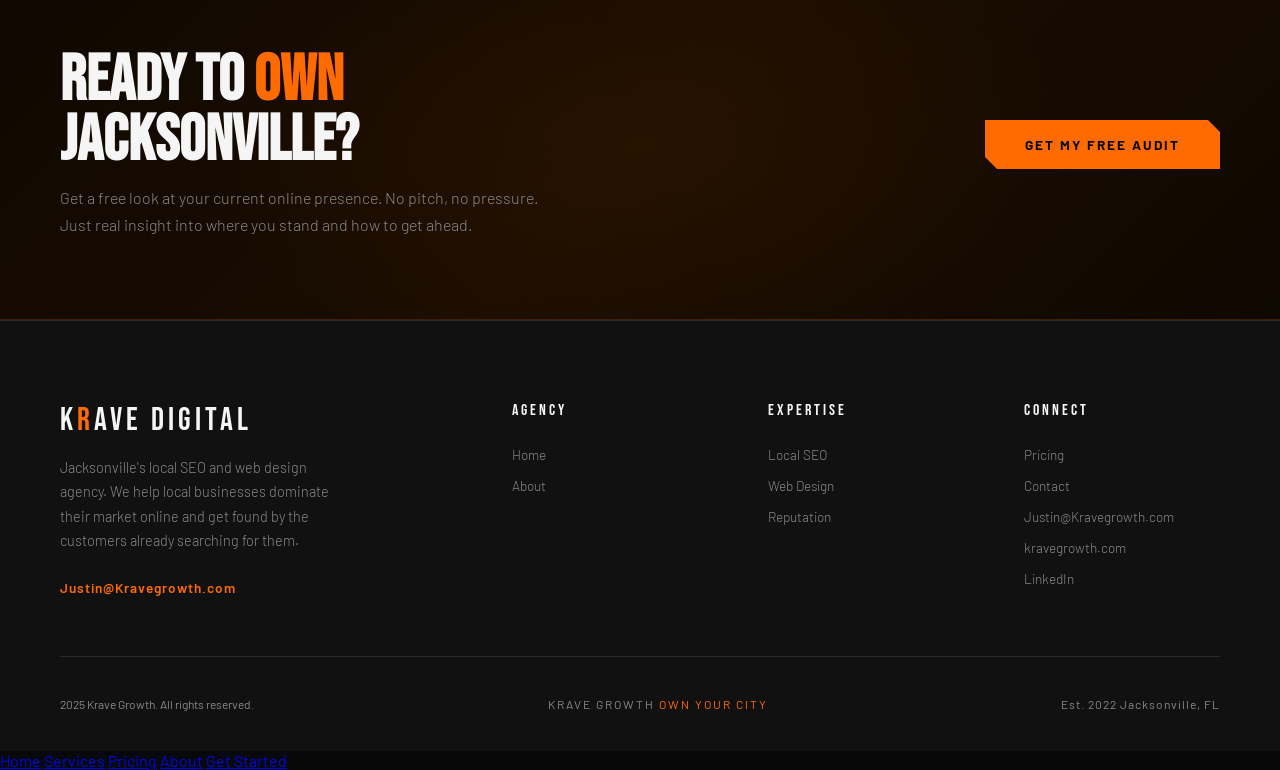
==== commit c007b178: "Add files via upload" ====
--- a/index.html
+++ b/index.html
@@ -58,15 +58,20 @@
 .process-desc { font-size:.83rem; color:var(--gray); line-height:1.6; font-weight:300; }
 
 #testimonials { background:var(--black); }
-.carousel-wrap { position:relative; overflow:hidden; margin-top:60px; }
-.carousel-track { display:flex; transition:transform .6s cubic-bezier(.25,.46,.45,.94); }
-.carousel-slide { min-width:calc(33.333% - 16px); margin-right:24px; flex-shrink:0; }
-.carousel-controls { display:flex; justify-content:center; gap:12px; margin-top:40px; align-items:center; }
-.carousel-btn { width:44px; height:44px; border:1px solid var(--gray-light); background:transparent; color:var(--white); font-size:1rem; cursor:none; transition:all .3s; display:flex; align-items:center; justify-content:center; }
+.carousel-wrap { position:relative; margin-top:60px; max-width:760px; margin-left:auto; margin-right:auto; }
+.carousel-track { position:relative; min-height:220px; }
+.carousel-slide { position:absolute; inset:0; opacity:0; transition:opacity .8s ease; pointer-events:none; }
+.carousel-slide.active { opacity:1; pointer-events:auto; position:relative; }
+.carousel-controls { display:flex; justify-content:center; gap:12px; margin-top:36px; align-items:center; }
+.carousel-btn { width:44px; height:44px; border:1px solid var(--gray-light); background:transparent; color:var(--white); font-size:1rem; cursor:none; transition:all .3s; display:flex; align-items:center; justify-content:center; flex-shrink:0; }
 .carousel-btn:hover { border-color:var(--orange); color:var(--orange); }
-.carousel-dots { display:flex; gap:8px; }
+.carousel-dots { display:flex; gap:8px; flex-wrap:wrap; justify-content:center; }
 .carousel-dot { width:6px; height:6px; background:var(--gray-light); border-radius:50%; cursor:none; transition:all .3s; }
 .carousel-dot.active { background:var(--orange); width:20px; border-radius:3px; }
+.testimonial-card { text-align:center; padding:52px 60px; }
+.testimonial-author { justify-content:center; }
+.carousel-progress { width:100%; height:2px; background:var(--gray-light); margin-top:28px; overflow:hidden; }
+.carousel-progress-bar { height:100%; background:var(--orange); width:0%; transition:width 10s linear; }
 
 #why { background:var(--black-2); }
 .why-grid { display:grid; grid-template-columns:1fr 1fr; gap:80px; align-items:center; margin-top:60px; }
@@ -83,17 +88,28 @@
 @keyframes fadeUp { from{opacity:0;transform:translateY(30px)} to{opacity:1;transform:translateY(0)} }
 
 @media(max-width:768px){
-  #hero{padding:0 24px;}
+  #hero{padding:0 24px; min-height:100svh;}
   .hero-ghost{display:none;}
-  #stats{padding:40px 24px;}
+  .hero-scroll{display:none;}
+  .hero-title{font-size:clamp(4.5rem,18vw,7rem);}
+  .hero-sub{font-size:.95rem;}
+  #stats{padding:32px 24px;}
   .stats-grid{grid-template-columns:repeat(2,1fr);}
-  .stat-item{border-bottom:1px solid var(--gray-light);}
-  .services-header{grid-template-columns:1fr;}
+  .stat-item{border-bottom:1px solid var(--gray-light); padding:24px 16px;}
+  .stat-num{font-size:2.8rem;}
+  .services-header{grid-template-columns:1fr; gap:24px; margin-bottom:40px;}
   .services-grid{grid-template-columns:1fr;}
-  .process-steps{grid-template-columns:1fr 1fr;}
+  .service-card{padding:32px 24px;}
+  .process-steps{grid-template-columns:1fr 1fr; gap:16px;}
   .process-steps::before{display:none;}
-  .why-grid{grid-template-columns:1fr;}
-  .carousel-slide{min-width:calc(100% - 0px); margin-right:0;}
+  .process-step{padding:20px 12px;}
+  .process-circle{width:56px; height:56px;}
+  .why-grid{grid-template-columns:1fr; gap:40px;}
+  .why-box{padding:40px 28px;}
+  .why-big{font-size:5rem;}
+  .carousel-controls{margin-top:24px;}
+  .testimonial-card{padding:36px 24px;}
+  .carousel-wrap{max-width:100%;}
 }
 </style>
 </head>
@@ -105,6 +121,7 @@
 <div class="cursor-dot" id="cursorDot"></div>
 <nav>
   <a href="index.html" class="nav-logo">K<span>R</span>AVE <span style="font-size:1rem;letter-spacing:2px;color:var(--gray)">DIGITAL</span></a>
+  <button class="nav-hamburger" id="hamburger" aria-label="Menu"><span></span><span></span><span></span></button>
   <ul class="nav-links">
     <li><a href="index.html">Home</a></li>
     <li><a href="services.html">Services</a></li>
@@ -316,6 +333,7 @@
       </div>
     </div>
   </div>
+  <div class="carousel-progress"><div class="carousel-progress-bar" id="progressBar"></div></div>
   <div class="carousel-controls">
     <button class="carousel-btn" id="prevBtn">&#8592;</button>
     <div class="carousel-dots" id="carouselDots"></div>
@@ -399,38 +417,64 @@
   </div>
 </footer>
 
+<div class="nav-mobile-menu" id="mobileMenu">
+  <a href="index.html" onclick="closeMobile()">Home</a>
+  <a href="services.html" onclick="closeMobile()">Services</a>
+  <a href="pricing.html" onclick="closeMobile()">Pricing</a>
+  <a href="about.html" onclick="closeMobile()">About</a>
+  <a href="contact.html" class="mobile-cta" onclick="closeMobile()">Get Started</a>
+</div>
 <script src="main.js"></script>
 <script>
-// CAROUSEL
+// TESTIMONIAL CAROUSEL — single card fade, 10s interval
 const track = document.getElementById('carouselTrack');
-const slides = track.querySelectorAll('.carousel-slide');
+const slides = Array.from(track.querySelectorAll('.carousel-slide'));
 const dotsContainer = document.getElementById('carouselDots');
-const total = slides.length;
-const visible = window.innerWidth < 768 ? 1 : 3;
+const progressBar = document.getElementById('progressBar');
 let current = 0;
 let autoTimer;
+let progressTimer;
+
+// Set first slide active
+slides[0].classList.add('active');
 
 // Build dots
-const totalDots = total - visible + 1;
-for(let i = 0; i < totalDots; i++){
+slides.forEach((_, i) => {
   const dot = document.createElement('div');
-  dot.className = 'carousel-dot' + (i===0?' active':'');
-  dot.addEventListener('click',()=>goTo(i));
+  dot.className = 'carousel-dot' + (i === 0 ? ' active' : '');
+  dot.addEventListener('click', () => { goTo(i); resetAuto(); });
   dotsContainer.appendChild(dot);
+});
+
+function goTo(index) {
+  slides[current].classList.remove('active');
+  dotsContainer.querySelectorAll('.carousel-dot').forEach((d,i) => d.classList.toggle('active', i === index));
+  current = (index + slides.length) % slides.length;
+  slides[current].classList.add('active');
+  resetProgress();
 }
 
-function goTo(index){
-  current = Math.max(0, Math.min(index, totalDots-1));
-  const slideWidth = slides[0].offsetWidth + 24;
-  track.style.transform = `translateX(-${current * slideWidth}px)`;
-  dotsContainer.querySelectorAll('.carousel-dot').forEach((d,i)=>d.classList.toggle('active',i===current));
+function resetProgress() {
+  progressBar.style.transition = 'none';
+  progressBar.style.width = '0%';
+  requestAnimationFrame(() => {
+    requestAnimationFrame(() => {
+      progressBar.style.transition = 'width 10s linear';
+      progressBar.style.width = '100%';
+    });
+  });
 }
 
-document.getElementById('prevBtn').addEventListener('click',()=>{ goTo(current-1); resetAuto(); });
-document.getElementById('nextBtn').addEventListener('click',()=>{ goTo(current+1); resetAuto(); });
-
-function resetAuto(){ clearInterval(autoTimer); autoTimer = setInterval(()=>{ goTo(current >= totalDots-1 ? 0 : current+1); },4000); }
+function resetAuto() {
+  clearInterval(autoTimer);
+  autoTimer = setInterval(() => goTo(current + 1), 10000);
+}
+
+document.getElementById('prevBtn').addEventListener('click', () => { goTo(current - 1); resetAuto(); });
+document.getElementById('nextBtn').addEventListener('click', () => { goTo(current + 1); resetAuto(); });
+
 resetAuto();
+resetProgress();
 </script>
 </body>
 </html>
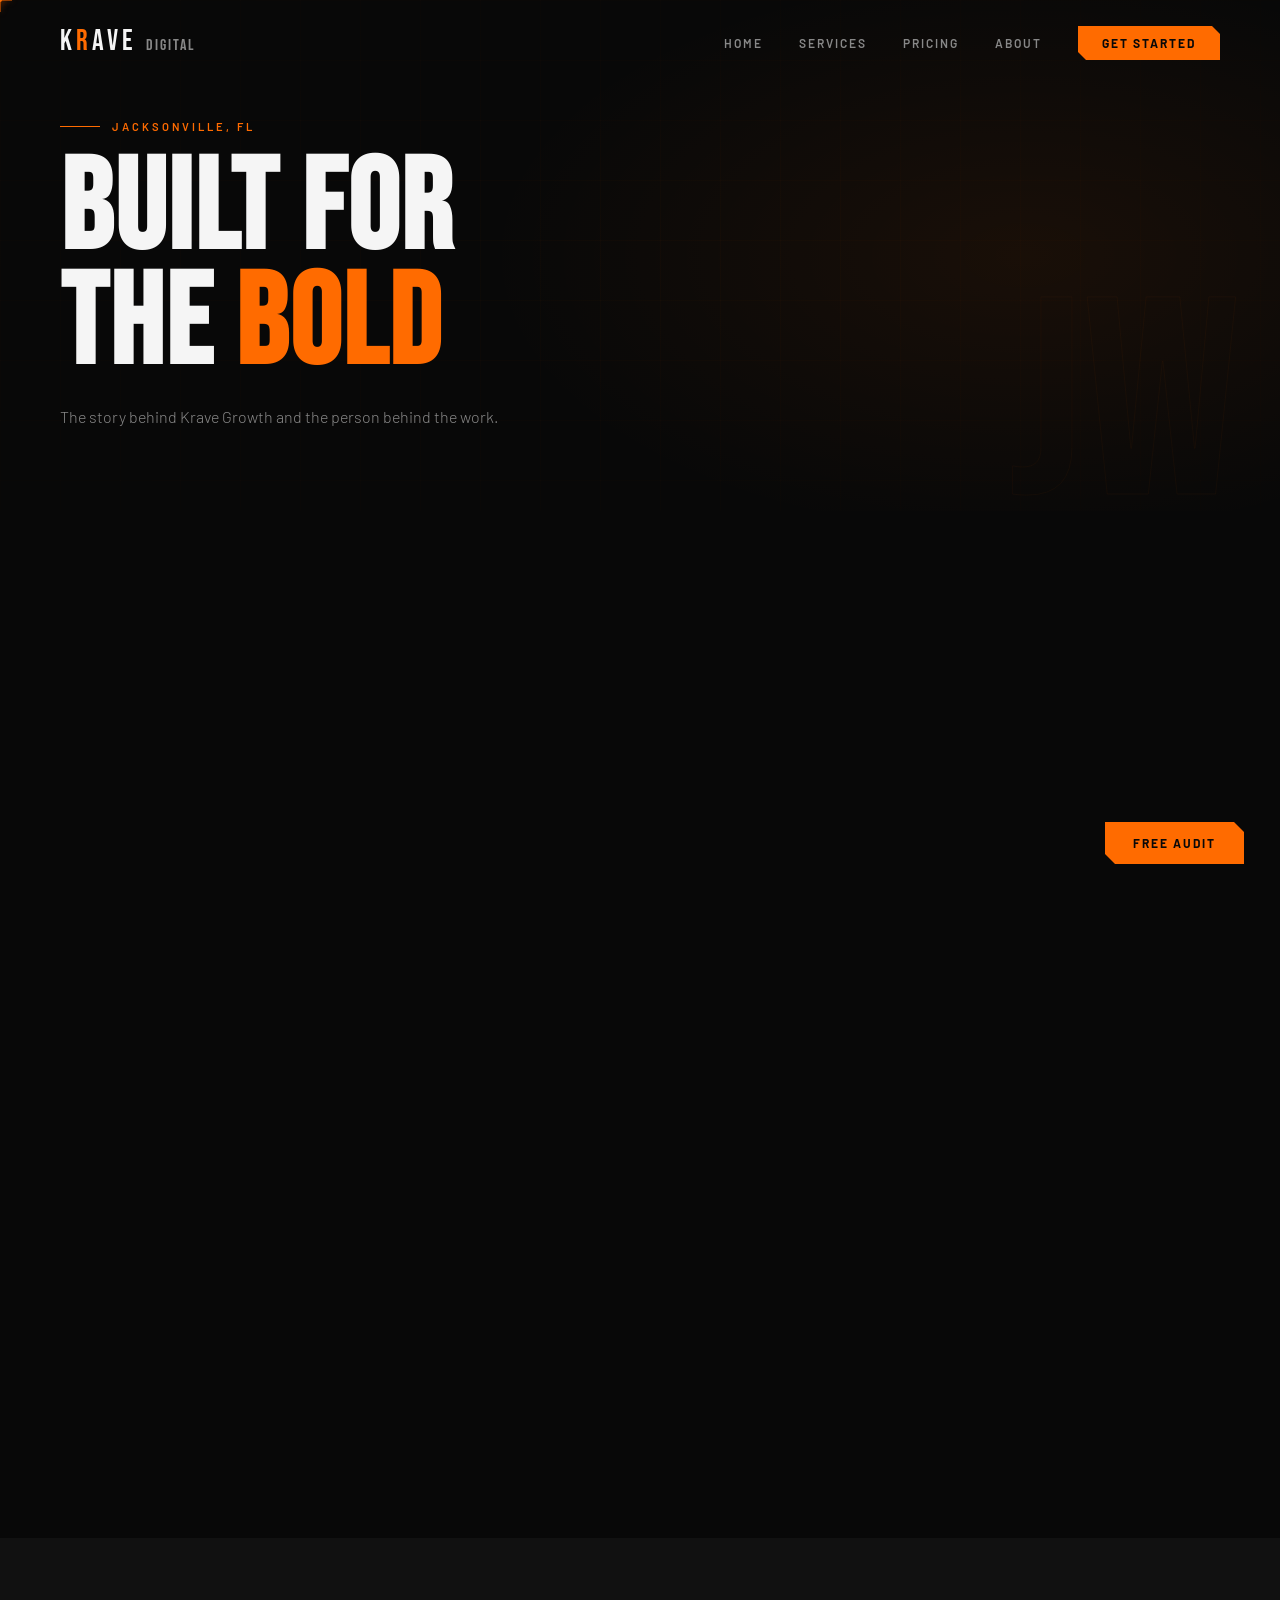
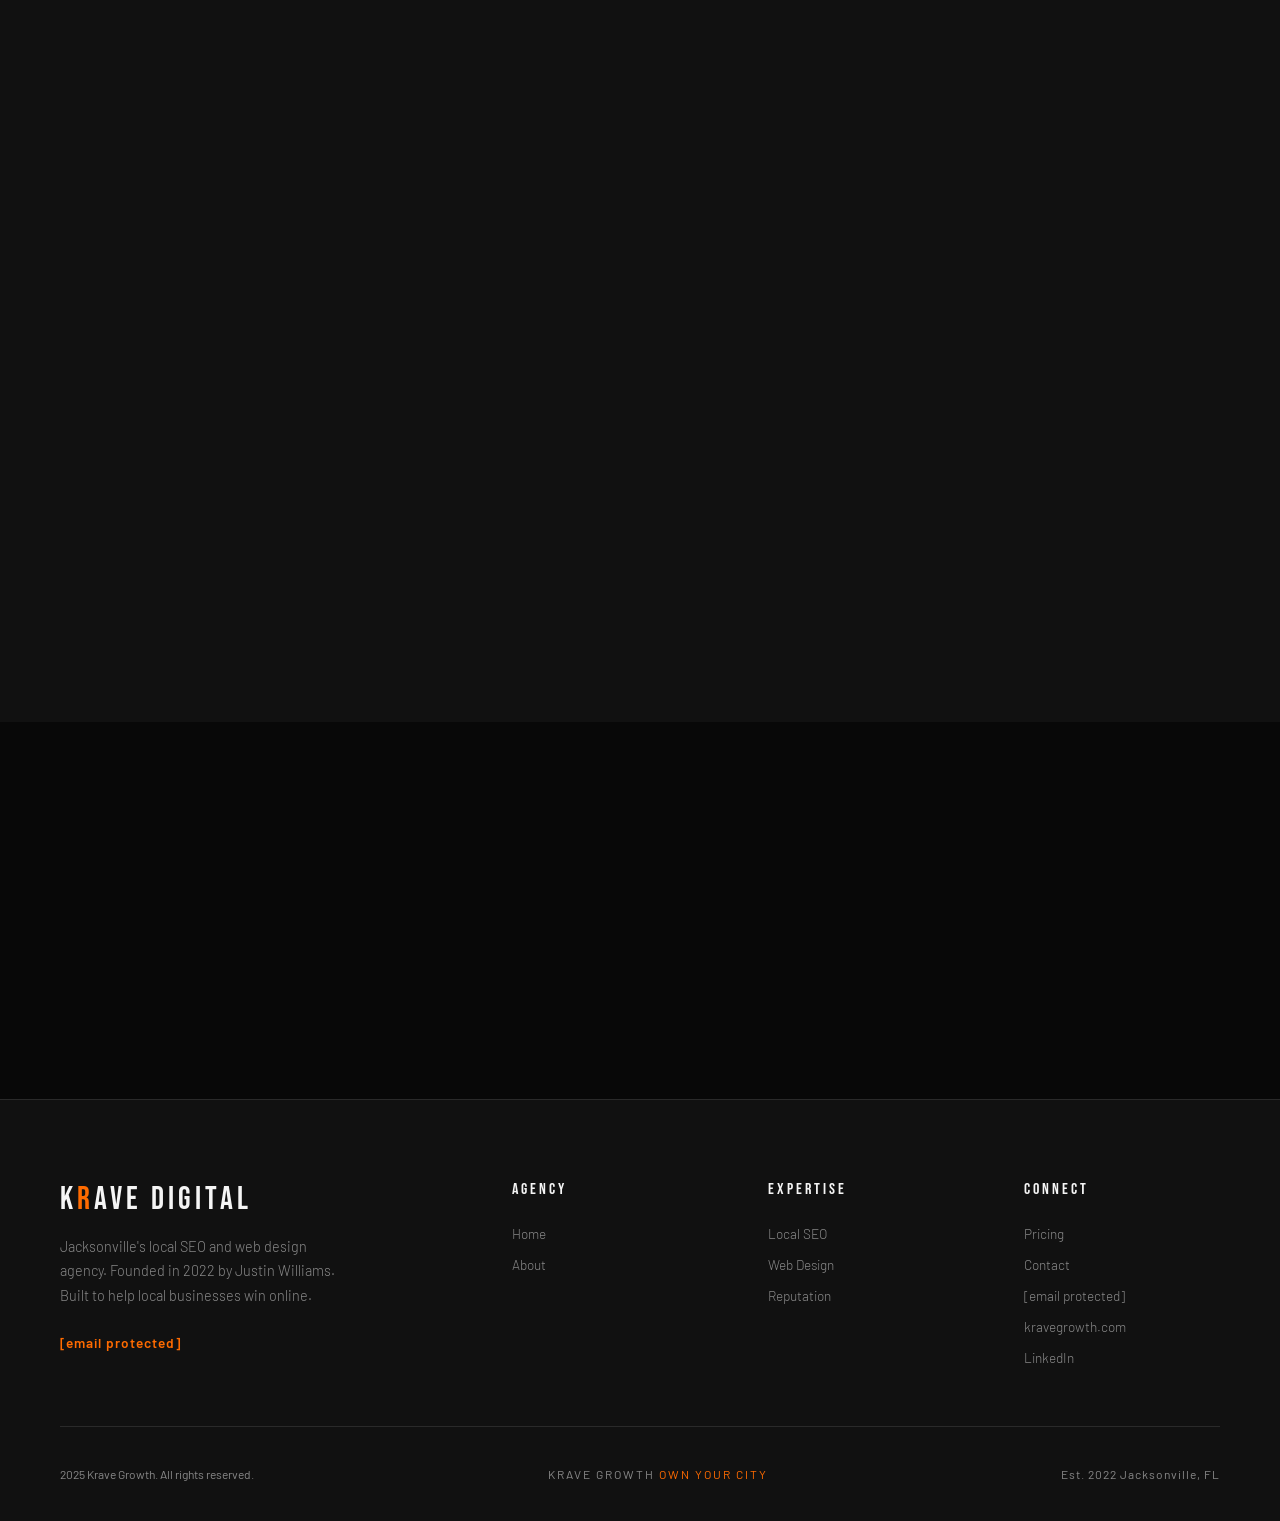
==== commit c0a97c1c: "Add files via upload" ====
--- a/index.html
+++ b/index.html
@@ -3,113 +3,86 @@
 <head>
 <meta charset="UTF-8">
 <meta name="viewport" content="width=device-width, initial-scale=1.0">
-<title>Krave Growth | Own Your City | Jacksonville, FL</title>
-<meta name="description" content="Krave Growth helps Jacksonville local businesses dominate search results and build powerful websites. Local SEO and Web Design in Jacksonville, FL.">
-<link rel="stylesheet" href="style.css">
+<title>About | Krave Growth | Jacksonville, FL</title>
+<link rel="stylesheet" href="/style.css">
 <style>
-#hero { min-height:100vh; display:flex; align-items:center; position:relative; overflow:hidden; padding:0 60px; }
-.hero-bg { position:absolute; inset:0; background:radial-gradient(ellipse 60% 60% at 70% 50%,rgba(255,107,0,0.08) 0%,transparent 70%),radial-gradient(ellipse 30% 40% at 20% 80%,rgba(255,107,0,0.04) 0%,transparent 60%); }
-.hero-grid { position:absolute; inset:0; background-image:linear-gradient(rgba(255,107,0,0.03) 1px,transparent 1px),linear-gradient(90deg,rgba(255,107,0,0.03) 1px,transparent 1px); background-size:60px 60px; mask-image:radial-gradient(ellipse 80% 80% at 50% 50%,black 0%,transparent 100%); }
-.hero-ghost { position:absolute; right:-20px; top:50%; transform:translateY(-50%); font-family:'Bebas Neue',sans-serif; font-size:32vw; color:transparent; -webkit-text-stroke:1px rgba(255,107,0,0.05); line-height:1; pointer-events:none; user-select:none; }
-.hero-content { position:relative; z-index:2; max-width:820px; }
-.hero-eyebrow { display:inline-flex; align-items:center; gap:12px; margin-bottom:32px; opacity:0; animation:fadeUp .8s ease forwards .2s; }
-.hero-eyebrow-line { width:40px; height:1px; background:var(--orange); }
-.hero-eyebrow span { font-size:.75rem; letter-spacing:3px; text-transform:uppercase; color:var(--orange); font-weight:600; }
-.hero-title { font-family:'Bebas Neue',sans-serif; font-size:clamp(5rem,13vw,12rem); line-height:.88; letter-spacing:2px; margin-bottom:32px; opacity:0; animation:fadeUp .8s ease forwards .4s; }
-.hero-title .accent { color:var(--orange); }
-.hero-sub { font-size:1.1rem; font-weight:300; color:var(--gray); line-height:1.7; max-width:480px; margin-bottom:48px; opacity:0; animation:fadeUp .8s ease forwards .6s; }
-.hero-actions { display:flex; gap:20px; align-items:center; opacity:0; animation:fadeUp .8s ease forwards .8s; }
-.hero-location { display:inline-flex; align-items:center; gap:10px; margin-bottom:20px; opacity:0; animation:fadeUp .8s ease forwards .3s; }
-.hero-location-dot { width:8px; height:8px; background:var(--orange); border-radius:50%; }
-.hero-location span { font-size:.75rem; letter-spacing:2px; text-transform:uppercase; color:var(--gray); font-weight:600; }
-.hero-scroll { position:absolute; bottom:40px; left:60px; display:flex; align-items:center; gap:12px; opacity:0; animation:fadeUp .8s ease forwards 1.2s; }
-.hero-scroll-line { width:40px; height:1px; background:var(--gray); }
-.hero-scroll span { font-size:.65rem; letter-spacing:3px; text-transform:uppercase; color:var(--gray); }
-
-#stats { background:var(--black-2); padding:60px; border-top:1px solid var(--gray-light); border-bottom:1px solid var(--gray-light); }
-.stats-grid { display:grid; grid-template-columns:repeat(4,1fr); gap:0; }
-.stat-item { padding:40px; text-align:center; border-right:1px solid var(--gray-light); }
-.stat-item:last-child { border-right:none; }
-.stat-num { font-family:'Bebas Neue',sans-serif; font-size:4rem; color:var(--orange); line-height:1; }
-.stat-label { font-size:.7rem; letter-spacing:2px; text-transform:uppercase; color:var(--gray); margin-top:8px; }
-
-#services-preview { background:var(--black); }
-.services-header { display:grid; grid-template-columns:1fr 1fr; gap:60px; margin-bottom:70px; align-items:end; }
-.services-intro { font-size:1rem; color:var(--gray); line-height:1.8; font-weight:300; }
-.services-grid { display:grid; grid-template-columns:repeat(3,1fr); gap:2px; }
-.service-card { background:var(--black-3); padding:44px 32px; position:relative; overflow:hidden; transition:all .4s; }
-.service-card::before { content:''; position:absolute; bottom:0; left:0; right:0; height:2px; background:var(--orange); transform:scaleX(0); transform-origin:left; transition:transform .4s; }
-.service-card:hover::before { transform:scaleX(1); }
-.service-card:hover { background:#1e1e1e; transform:translateY(-4px); }
-.service-num { font-family:'Bebas Neue',sans-serif; font-size:3rem; color:rgba(255,107,0,.1); margin-bottom:20px; line-height:1; transition:color .4s; }
-.service-card:hover .service-num { color:rgba(255,107,0,.25); }
-.service-name { font-family:'Bebas Neue',sans-serif; font-size:1.5rem; letter-spacing:1px; margin-bottom:12px; }
-.service-desc { font-size:.88rem; color:var(--gray); line-height:1.7; font-weight:300; }
-.services-more { margin-top:50px; text-align:center; }
-
-#process { background:var(--black-2); }
-.process-steps { display:grid; grid-template-columns:repeat(4,1fr); gap:0; margin-top:60px; position:relative; }
-.process-steps::before { content:''; position:absolute; top:36px; left:10%; right:10%; height:1px; background:linear-gradient(90deg,transparent,var(--orange),transparent); }
-.process-step { padding:30px 24px; text-align:center; position:relative; }
-.process-circle { width:72px; height:72px; border:1px solid var(--orange); display:flex; align-items:center; justify-content:center; margin:0 auto 24px; position:relative; background:var(--black-2); transition:all .4s; }
-.process-step:hover .process-circle { background:var(--orange-glow); }
-.process-num { font-family:'Bebas Neue',sans-serif; font-size:1.6rem; color:var(--orange); }
-.process-title { font-family:'Bebas Neue',sans-serif; font-size:1.2rem; letter-spacing:1px; margin-bottom:12px; }
-.process-desc { font-size:.83rem; color:var(--gray); line-height:1.6; font-weight:300; }
-
-#testimonials { background:var(--black); }
-.carousel-wrap { position:relative; margin-top:60px; max-width:760px; margin-left:auto; margin-right:auto; }
-.carousel-track { position:relative; min-height:220px; }
-.carousel-slide { position:absolute; inset:0; opacity:0; transition:opacity .8s ease; pointer-events:none; }
-.carousel-slide.active { opacity:1; pointer-events:auto; position:relative; }
-.carousel-controls { display:flex; justify-content:center; gap:12px; margin-top:36px; align-items:center; }
-.carousel-btn { width:44px; height:44px; border:1px solid var(--gray-light); background:transparent; color:var(--white); font-size:1rem; cursor:none; transition:all .3s; display:flex; align-items:center; justify-content:center; flex-shrink:0; }
-.carousel-btn:hover { border-color:var(--orange); color:var(--orange); }
-.carousel-dots { display:flex; gap:8px; flex-wrap:wrap; justify-content:center; }
-.carousel-dot { width:6px; height:6px; background:var(--gray-light); border-radius:50%; cursor:none; transition:all .3s; }
-.carousel-dot.active { background:var(--orange); width:20px; border-radius:3px; }
-.testimonial-card { text-align:center; padding:52px 60px; }
-.testimonial-author { justify-content:center; }
-.carousel-progress { width:100%; height:2px; background:var(--gray-light); margin-top:28px; overflow:hidden; }
-.carousel-progress-bar { height:100%; background:var(--orange); width:0%; transition:width 10s linear; }
-
-#why { background:var(--black-2); }
-.why-grid { display:grid; grid-template-columns:1fr 1fr; gap:80px; align-items:center; margin-top:60px; }
-.why-box { background:var(--black-3); border:1px solid var(--gray-light); padding:60px 48px; position:relative; }
-.why-box::after { content:''; position:absolute; bottom:-16px; right:-16px; width:100%; height:100%; border:1px solid rgba(255,107,0,0.2); z-index:-1; }
-.why-big { font-family:'Bebas Neue',sans-serif; font-size:8rem; color:transparent; -webkit-text-stroke:1px rgba(255,107,0,0.15); line-height:1; margin-bottom:16px; }
-.why-caption { font-size:.8rem; letter-spacing:2px; text-transform:uppercase; color:var(--gray); }
-.why-points { display:flex; flex-direction:column; gap:24px; }
-.why-point { display:flex; gap:20px; align-items:flex-start; padding:24px; background:var(--black-3); border-left:2px solid var(--orange); transition:all .4s; }
-.why-point:hover { background:#1e1e1e; transform:translateX(6px); }
-.why-point-title { font-weight:700; font-size:.9rem; letter-spacing:1px; text-transform:uppercase; margin-bottom:6px; }
-.why-point-desc { font-size:.85rem; color:var(--gray); font-weight:300; line-height:1.5; }
-
-@keyframes fadeUp { from{opacity:0;transform:translateY(30px)} to{opacity:1;transform:translateY(0)} }
+.about-story { background:var(--black); }
+.story-grid { display:grid; grid-template-columns:1fr 1.4fr; gap:100px; align-items:center; margin-top:70px; }
+.story-visual { position:relative; }
+.story-box { background:var(--black-3); border:1px solid var(--gray-light); padding:60px 48px; position:relative; }
+.story-box::after { content:''; position:absolute; bottom:-20px; right:-20px; width:100%; height:100%; border:1px solid rgba(255,107,0,0.15); z-index:-1; }
+.story-photo-placeholder { width:100%; aspect-ratio:3/4; background:var(--black-2); border:1px dashed rgba(255,107,0,0.2); display:flex; flex-direction:column; align-items:center; justify-content:center; gap:12px; margin-bottom:28px; }
+.story-photo-text { font-size:.65rem; letter-spacing:2px; text-transform:uppercase; color:var(--gray); text-align:center; }
+.story-monogram { font-family:'Bebas Neue',sans-serif; font-size:5rem; color:transparent; -webkit-text-stroke:1px rgba(255,107,0,0.2); line-height:1; }
+.story-name { font-family:'Bebas Neue',sans-serif; font-size:1.8rem; letter-spacing:2px; margin-bottom:4px; }
+.story-title { font-size:.72rem; letter-spacing:3px; text-transform:uppercase; color:var(--orange); margin-bottom:20px; }
+.story-founded { padding-top:20px; border-top:1px solid var(--gray-light); display:flex; align-items:center; gap:16px; }
+.story-founded-year { font-family:'Bebas Neue',sans-serif; font-size:3rem; color:var(--orange); line-height:1; }
+.story-founded-label { font-size:.68rem; letter-spacing:2px; text-transform:uppercase; color:var(--gray); line-height:1.7; }
+
+.story-content h2 { font-family:'Bebas Neue',sans-serif; font-size:clamp(3rem,5vw,4.5rem); line-height:.95; margin-bottom:28px; }
+.story-content h2 span { color:var(--orange); }
+.story-body { font-size:1rem; color:var(--gray); line-height:1.9; font-weight:300; margin-bottom:20px; }
+
+/* JUSTIN SECTION */
+.justin-section { background:var(--black-2); }
+.justin-grid { display:grid; grid-template-columns:1.2fr 1fr; gap:80px; align-items:center; margin-top:60px; }
+.justin-content h2 { font-family:'Bebas Neue',sans-serif; font-size:clamp(2.5rem,4.5vw,4rem); line-height:.95; margin-bottom:28px; }
+.justin-content h2 span { color:var(--orange); }
+.justin-body { font-size:1rem; color:var(--gray); line-height:1.9; font-weight:300; margin-bottom:28px; }
+.justin-tags { display:flex; flex-wrap:wrap; gap:10px; }
+.justin-tag { background:var(--black-3); border:1px solid var(--gray-light); padding:8px 16px; font-size:.72rem; letter-spacing:2px; text-transform:uppercase; color:var(--gray); transition:all .3s; }
+.justin-tag:hover { border-color:var(--orange); color:var(--orange); }
+.justin-visual { position:relative; }
+.justin-box { background:var(--black-3); border:1px solid var(--gray-light); padding:44px; text-align:center; position:relative; }
+.justin-box::after { content:''; position:absolute; top:-12px; left:-12px; width:100%; height:100%; border:1px solid rgba(255,107,0,0.1); z-index:-1; }
+.justin-initial { font-family:'Bebas Neue',sans-serif; font-size:10rem; color:transparent; -webkit-text-stroke:1px rgba(255,107,0,0.2); line-height:1; margin-bottom:12px; }
+.justin-box-name { font-family:'Bebas Neue',sans-serif; font-size:1.6rem; letter-spacing:2px; margin-bottom:4px; }
+.justin-box-role { font-size:.68rem; letter-spacing:3px; text-transform:uppercase; color:var(--orange); margin-bottom:20px; }
+.justin-box-location { font-size:.8rem; color:var(--gray); font-weight:300; }
+.justin-box-location span { color:var(--orange); }
+
+.mission { background:var(--black); }
+.mission-inner { max-width:800px; margin:0 auto; text-align:center; }
+.mission-quote { font-family:'Bebas Neue',sans-serif; font-size:clamp(2.5rem,5vw,4.5rem); line-height:1.05; color:var(--white); margin-bottom:24px; }
+.mission-quote span { color:var(--orange); }
+.mission-sub { font-size:1rem; color:var(--gray); line-height:1.8; font-weight:300; }
+
+.values-section { background:var(--black-2); }
+.values-grid { display:grid; grid-template-columns:repeat(2,1fr); gap:3px; margin-top:60px; }
+.value-card { background:var(--black-3); padding:52px 44px; position:relative; overflow:hidden; transition:all .4s; }
+.value-card::before { content:''; position:absolute; left:0; top:0; bottom:0; width:3px; background:var(--orange); transform:scaleY(0); transform-origin:top; transition:transform .4s; }
+.value-card:hover::before { transform:scaleY(1); }
+.value-card:hover { background:#1e1e1e; }
+.value-num { font-family:'Bebas Neue',sans-serif; font-size:4rem; color:rgba(255,107,0,.08); margin-bottom:16px; line-height:1; transition:color .4s; }
+.value-card:hover .value-num { color:rgba(255,107,0,.2); }
+.value-title { font-family:'Bebas Neue',sans-serif; font-size:1.8rem; letter-spacing:1px; margin-bottom:14px; }
+.value-desc { font-size:.92rem; color:var(--gray); line-height:1.8; font-weight:300; }
+
+.milestones { background:var(--black); }
+.timeline { display:flex; flex-direction:column; gap:0; margin-top:60px; max-width:700px; }
+.timeline-item { display:grid; grid-template-columns:100px 1fr; gap:32px; position:relative; padding-bottom:48px; }
+.timeline-item:last-child { padding-bottom:0; }
+.timeline-item::before { content:''; position:absolute; left:49px; top:28px; bottom:0; width:1px; background:var(--gray-light); }
+.timeline-item:last-child::before { display:none; }
+.timeline-year { font-family:'Bebas Neue',sans-serif; font-size:1.3rem; color:var(--orange); padding-top:4px; text-align:right; }
+.timeline-content h4 { font-weight:700; font-size:.95rem; margin-bottom:8px; letter-spacing:.5px; }
+.timeline-content p { font-size:.87rem; color:var(--gray); font-weight:300; line-height:1.6; }
+
+.testimonials-about { background:var(--black-2); }
 
 @media(max-width:768px){
-  #hero{padding:0 24px; min-height:100svh;}
-  .hero-ghost{display:none;}
-  .hero-scroll{display:none;}
-  .hero-title{font-size:clamp(4.5rem,18vw,7rem);}
-  .hero-sub{font-size:.95rem;}
-  #stats{padding:32px 24px;}
-  .stats-grid{grid-template-columns:repeat(2,1fr);}
-  .stat-item{border-bottom:1px solid var(--gray-light); padding:24px 16px;}
-  .stat-num{font-size:2.8rem;}
-  .services-header{grid-template-columns:1fr; gap:24px; margin-bottom:40px;}
-  .services-grid{grid-template-columns:1fr;}
-  .service-card{padding:32px 24px;}
-  .process-steps{grid-template-columns:1fr 1fr; gap:16px;}
-  .process-steps::before{display:none;}
-  .process-step{padding:20px 12px;}
-  .process-circle{width:56px; height:56px;}
-  .why-grid{grid-template-columns:1fr; gap:40px;}
-  .why-box{padding:40px 28px;}
-  .why-big{font-size:5rem;}
-  .carousel-controls{margin-top:24px;}
-  .testimonial-card{padding:36px 24px;}
-  .carousel-wrap{max-width:100%;}
+  .story-grid,.justin-grid{grid-template-columns:1fr; gap:40px;}
+  .values-grid{grid-template-columns:1fr;}
+  .timeline-item{grid-template-columns:70px 1fr; gap:16px;}
+  .story-box{padding:32px 24px;}
+  .story-monogram{font-size:5rem;}
+  .story-founded-year{font-size:2.2rem;}
+  .justin-box{padding:32px 24px;}
+  .justin-initial{font-size:7rem;}
+  .value-card{padding:36px 28px;}
+  .mission-quote{font-size:clamp(2rem,8vw,3.5rem);}
+  .testimonials-grid{grid-template-columns:1fr;}
 }
 </style>
 </head>
@@ -120,260 +93,192 @@
 <div class="cursor" id="cursor"></div>
 <div class="cursor-dot" id="cursorDot"></div>
 <nav>
-  <a href="index.html" class="nav-logo">K<span>R</span>AVE <span style="font-size:1rem;letter-spacing:2px;color:var(--gray)">DIGITAL</span></a>
-  <button class="nav-hamburger" id="hamburger" aria-label="Menu"><span></span><span></span><span></span></button>
+  <a href="/" class="nav-logo">K<span>R</span>AVE <span style="font-size:1rem;letter-spacing:2px;color:var(--gray)">DIGITAL</span></a>
+  <button class="nav-hamburger" id="hamburger" aria-label="Menu"><span class="bar bar1"></span><span class="bar bar2"></span><span class="bar bar3"></span></button>
   <ul class="nav-links">
-    <li><a href="index.html">Home</a></li>
-    <li><a href="services.html">Services</a></li>
-    <li><a href="pricing.html">Pricing</a></li>
-    <li><a href="about.html">About</a></li>
-    <li><a href="contact.html" class="nav-cta">Get Started</a></li>
+    <li><a href="/">Home</a></li>
+    <li><a href="/services">Services</a></li>
+    <li><a href="/pricing">Pricing</a></li>
+    <li><a href="/about">About</a></li>
+    <li><a href="/contact" class="nav-cta">Get Started</a></li>
   </ul>
 </nav>
-
-<a href="contact.html" class="float-cta">Free Audit</a>
-
-<section id="hero">
-  <div class="hero-bg"></div>
-  <div class="hero-grid"></div>
-  <div class="hero-ghost">K</div>
-  <div class="hero-content">
-    <div class="hero-location">
-      <div class="hero-location-dot"></div>
-      <span>Jacksonville, FL</span>
-    </div>
-    <div class="hero-eyebrow">
-      <div class="hero-eyebrow-line"></div>
-      <span>Local SEO and Web Development</span>
-    </div>
-    <h1 class="hero-title">
-      OWN<br>
-      YOUR<br>
-      <span class="accent">CITY.</span>
-    </h1>
-    <p class="hero-sub">We put Jacksonville businesses at the top of search results and build the websites that turn visitors into customers.</p>
-    <div class="hero-actions">
-      <a href="contact.html" class="btn-primary">Start Dominating</a>
-      <a href="services.html" class="btn-ghost">See What We Do</a>
-    </div>
-  </div>
-  <div class="hero-scroll">
-    <div class="hero-scroll-line"></div>
-    <span>Scroll to explore</span>
-  </div>
-</section>
-
-<div id="stats">
-  <div class="stats-grid">
-    <div class="stat-item reveal">
-      <div class="stat-num"><span data-target="150" data-suffix="+">0</span></div>
-      <div class="stat-label">Businesses Helped</div>
-    </div>
-    <div class="stat-item reveal">
-      <div class="stat-num"><span data-target="98" data-suffix="%">0</span></div>
-      <div class="stat-label">Client Retention</div>
-    </div>
-    <div class="stat-item reveal">
-      <div class="stat-num"><span data-target="3" data-suffix=" yrs">0</span></div>
-      <div class="stat-label">Years in Jacksonville</div>
-    </div>
-    <div class="stat-item reveal">
-      <div class="stat-num">TOP <span data-target="3" data-suffix="">0</span></div>
-      <div class="stat-label">Average Ranking Goal</div>
-    </div>
+<a href="/contact" class="float-cta">Free Audit</a>
+
+<div class="page-hero">
+  <div class="page-hero-bg"></div>
+  <div class="page-hero-grid"></div>
+  <div class="page-hero-ghost">JW</div>
+  <div class="page-hero-content">
+    <div class="page-eyebrow"><div class="page-eyebrow-line"></div><span>Jacksonville, FL</span></div>
+    <h1 class="page-title">BUILT FOR<br>THE <span class="accent">BOLD</span></h1>
+    <p class="page-sub">The story behind Krave Growth and the person behind the work.</p>
   </div>
 </div>
 
-<section id="services-preview">
-  <div class="services-header">
-    <div>
-      <div class="section-label reveal"><div class="section-label-line"></div><span>What We Do</span></div>
-      <h2 class="section-title reveal">SERVICES THAT<br><span style="color:var(--orange)">MOVE</span><br>THE NEEDLE</h2>
-    </div>
-    <p class="services-intro reveal">Every service we offer is built around one goal. Making sure people in Jacksonville find your business first, choose your business first, and come back to your business first.</p>
-  </div>
-  <div class="services-grid reveal">
-    <div class="service-card">
-      <div class="service-num">01</div>
-      <div class="service-name">Local SEO</div>
-      <p class="service-desc">Dominate Google Maps and local search in Jacksonville. When someone searches your service nearby, you are the first name they see.</p>
-    </div>
-    <div class="service-card">
-      <div class="service-num">02</div>
-      <div class="service-name">Web Design</div>
-      <p class="service-desc">Custom websites built to convert. Fast, mobile-first, and designed to make your Jacksonville business look like the obvious choice.</p>
-    </div>
-    <div class="service-card">
-      <div class="service-num">03</div>
-      <div class="service-name">Google Business</div>
-      <p class="service-desc">Full setup and optimization of your Google Business Profile. The most powerful free tool for local visibility in Jacksonville.</p>
-    </div>
-    <div class="service-card">
-      <div class="service-num">04</div>
-      <div class="service-name">Reputation Management</div>
-      <p class="service-desc">More 5-star reviews, better ratings, stronger trust. We build the online reputation that wins customers on sight.</p>
-    </div>
-    <div class="service-card">
-      <div class="service-num">05</div>
-      <div class="service-name">Citation Building</div>
-      <p class="service-desc">Your business listed and consistent across every major directory online. Consistency equals credibility in Google's eyes.</p>
-    </div>
-    <div class="service-card">
-      <div class="service-num">06</div>
-      <div class="service-name">Monthly Reporting</div>
-      <p class="service-desc">Every month you receive a clear report showing exactly where your business ranks on Google, what improved, and what we are working on next.</p>
-    </div>
-  </div>
-  <div class="services-more reveal">
-    <a href="services.html" class="btn-ghost">Explore All Services</a>
-  </div>
-</section>
-
-<section id="process">
-  <div class="section-label reveal"><div class="section-label-line"></div><span>How It Works</span></div>
-  <h2 class="section-title reveal">THE <span style="color:var(--orange)">PROCESS</span></h2>
-  <div class="process-steps">
-    <div class="process-step reveal">
-      <div class="process-circle"><div class="process-num">01</div></div>
-      <div class="process-title">Free Audit</div>
-      <p class="process-desc">We analyze your current online presence, your Jacksonville competitors, and your biggest opportunities in the local market.</p>
-    </div>
-    <div class="process-step reveal">
-      <div class="process-circle"><div class="process-num">02</div></div>
-      <div class="process-title">Strategy</div>
-      <p class="process-desc">A custom roadmap built specifically for your business, your neighborhood, and your industry in Jacksonville.</p>
-    </div>
-    <div class="process-step reveal">
-      <div class="process-circle"><div class="process-num">03</div></div>
-      <div class="process-title">Execution</div>
-      <p class="process-desc">We get to work on SEO, your website, your listings, and your reviews. Everything running at the same time.</p>
-    </div>
-    <div class="process-step reveal">
-      <div class="process-circle"><div class="process-num">04</div></div>
-      <div class="process-title">Dominate</div>
-      <p class="process-desc">Watch your rankings climb, your phone ring, and your business grow month over month in the Jacksonville market.</p>
-    </div>
-  </div>
-</section>
-
-<section id="testimonials">
-  <div class="section-label reveal"><div class="section-label-line"></div><span>Client Results</span></div>
-  <h2 class="section-title reveal">WHAT OUR<br><span style="color:var(--orange)">CLIENTS</span><br>SAY</h2>
-  <div class="carousel-wrap reveal">
-    <div class="carousel-track" id="carouselTrack">
-      <div class="carousel-slide">
-        <div class="testimonial-card">
-          <div class="testimonial-stars">★★★★★</div>
-          <p class="testimonial-text">"Within 60 days we went from page 4 to the top 3 on Google Maps. My phone has not stopped ringing. Best investment I have made for my business."</p>
-          <div class="testimonial-author"><div class="testimonial-avatar">M</div><div><div class="testimonial-name">Marcus T.</div><div class="testimonial-biz">HVAC Company</div></div></div>
-        </div>
-      </div>
-      <div class="carousel-slide">
-        <div class="testimonial-card">
-          <div class="testimonial-stars">★★★★★</div>
-          <p class="testimonial-text">"Krave Growth built us a website that actually converts. We are getting 3 times the leads we were before. Justin knows exactly what he is doing."</p>
-          <div class="testimonial-author"><div class="testimonial-avatar">S</div><div><div class="testimonial-name">Sandra R.</div><div class="testimonial-biz">Roofing Company</div></div></div>
-        </div>
-      </div>
-      <div class="carousel-slide">
-        <div class="testimonial-card">
-          <div class="testimonial-stars">★★★★★</div>
-          <p class="testimonial-text">"I was invisible online. Now when anyone in Jacksonville searches for landscaping, I show up first. The results speak for themselves."</p>
-          <div class="testimonial-author"><div class="testimonial-avatar">D</div><div><div class="testimonial-name">David K.</div><div class="testimonial-biz">Landscaping Business</div></div></div>
-        </div>
-      </div>
-      <div class="carousel-slide">
-        <div class="testimonial-card">
-          <div class="testimonial-stars">★★★★★</div>
-          <p class="testimonial-text">"Justin is the real deal. He does not overpromise and he delivers exactly what he says he will. In 90 days my business went from nowhere on Google to top 3."</p>
-          <div class="testimonial-author"><div class="testimonial-avatar">R</div><div><div class="testimonial-name">Ray M.</div><div class="testimonial-biz">Auto Repair Shop</div></div></div>
-        </div>
-      </div>
-      <div class="carousel-slide">
-        <div class="testimonial-card">
-          <div class="testimonial-stars">★★★★★</div>
-          <p class="testimonial-text">"Most agencies talk in circles. Justin talks in results. He told me exactly what he would do, did it, and showed me the numbers. Simple as that."</p>
-          <div class="testimonial-author"><div class="testimonial-avatar">L</div><div><div class="testimonial-name">Lisa P.</div><div class="testimonial-biz">Hair Salon Owner</div></div></div>
-        </div>
-      </div>
-      <div class="carousel-slide">
-        <div class="testimonial-card">
-          <div class="testimonial-stars">★★★★★</div>
-          <p class="testimonial-text">"The new website alone tripled our online inquiries. When you add the SEO on top of it we are fully booked two weeks out for the first time ever."</p>
-          <div class="testimonial-author"><div class="testimonial-avatar">T</div><div><div class="testimonial-name">Tony G.</div><div class="testimonial-biz">Plumbing Company</div></div></div>
-        </div>
-      </div>
-      <div class="carousel-slide">
-        <div class="testimonial-card">
-          <div class="testimonial-stars">★★★★★</div>
-          <p class="testimonial-text">"We had no online presence whatsoever. Krave built us a site and got us ranking in under 60 days. Our Jacksonville customers can finally find us."</p>
-          <div class="testimonial-author"><div class="testimonial-avatar">A</div><div><div class="testimonial-name">Andre W.</div><div class="testimonial-biz">Electrical Contractor</div></div></div>
-        </div>
-      </div>
-      <div class="carousel-slide">
-        <div class="testimonial-card">
-          <div class="testimonial-stars">★★★★★</div>
-          <p class="testimonial-text">"I called three agencies before Krave. All of them talked over my head. Justin explained everything in plain terms and delivered every single thing he promised."</p>
-          <div class="testimonial-author"><div class="testimonial-avatar">P</div><div><div class="testimonial-name">Patricia M.</div><div class="testimonial-biz">Cleaning Service</div></div></div>
-        </div>
-      </div>
-      <div class="carousel-slide">
-        <div class="testimonial-card">
-          <div class="testimonial-stars">★★★★★</div>
-          <p class="testimonial-text">"My restaurant went from barely any online reviews to over 80 five-star reviews in four months. The difference in foot traffic has been unreal."</p>
-          <div class="testimonial-author"><div class="testimonial-avatar">C</div><div><div class="testimonial-name">Carlos V.</div><div class="testimonial-biz">Restaurant Owner</div></div></div>
-        </div>
-      </div>
-      <div class="carousel-slide">
-        <div class="testimonial-card">
-          <div class="testimonial-stars">★★★★★</div>
-          <p class="testimonial-text">"Krave Growth is the first agency that actually felt like a partner. Justin checks in regularly, the reports are clear, and the results are real."</p>
-          <div class="testimonial-author"><div class="testimonial-avatar">B</div><div><div class="testimonial-name">Brenda H.</div><div class="testimonial-biz">Dental Practice</div></div></div>
-        </div>
-      </div>
-    </div>
-  </div>
-  <div class="carousel-progress"><div class="carousel-progress-bar" id="progressBar"></div></div>
-  <div class="carousel-controls">
-    <button class="carousel-btn" id="prevBtn">&#8592;</button>
-    <div class="carousel-dots" id="carouselDots"></div>
-    <button class="carousel-btn" id="nextBtn">&#8594;</button>
-  </div>
-</section>
-
-<section id="why">
-  <div class="why-grid">
-    <div class="why-visual reveal-left">
-      <div class="why-box">
-        <div class="why-big">WHY</div>
-        <div class="why-caption">The Krave Difference</div>
-      </div>
-    </div>
-    <div class="reveal-right">
-      <div class="section-label"><div class="section-label-line"></div><span>Why Krave Growth</span></div>
-      <h2 class="section-title" style="margin-bottom:36px;">WE ARE NOT<br>AN <span style="color:var(--orange)">AGENCY.</span><br>WE ARE YOUR<br>PARTNER.</h2>
-      <div class="why-points">
-        <div class="why-point">
-          <div><div class="why-point-title">Jacksonville Focus</div><div class="why-point-desc">We do not try to rank you nationally. We own Jacksonville first. Targeted, measurable, real results for your local market.</div></div>
-        </div>
-        <div class="why-point">
-          <div><div class="why-point-title">Direct Access</div><div class="why-point-desc">You work directly with Justin. No account managers, no middlemen, no runaround.</div></div>
-        </div>
-        <div class="why-point">
-          <div><div class="why-point-title">Total Transparency</div><div class="why-point-desc">Monthly reports show exactly where you rank on Google, what changed, and what comes next. No confusion.</div></div>
-        </div>
-      </div>
+<!-- STORY -->
+<section class="about-story">
+  <div class="story-grid">
+    <div class="story-visual reveal-left">
+      <div class="story-box">
+        <img src="[data-uri]" alt="Justin Williams, Founder of Krave Growth" style="width:100%;aspect-ratio:3/4;object-fit:cover;object-position:center top;display:block;margin-bottom:28px;">
+        <div class="story-name">Justin Williams</div>
+        <div class="story-title">Founder and CEO, Krave Growth</div>
+        <div class="story-founded">
+          <div class="story-founded-year">2022</div>
+          <div class="story-founded-label">Founded in 2022<br>Built from the ground up<br>Jacksonville, FL</div>
+        </div>
+      </div>
+    </div>
+    <div class="story-content reveal-right">
+      <div class="section-label"><div class="section-label-line"></div><span>Our Story</span></div>
+      <h2>BUILT ON A<br><span>BELIEF.</span></h2>
+      <p class="story-body">Every local business deserves to be found. Too many great businesses in Jacksonville with real skill and real value are invisible online while their competitors show up first simply because they understood the digital side.</p>
+      <p class="story-body">Justin Williams founded Krave Growth in 2022 with one mission: level the playing field for local businesses. No corporate fluff, no cookie-cutter strategies, no disappearing after the contract is signed. Just real work, honest communication, and real results.</p>
+      <p class="story-body">Krave Growth focuses exclusively on local SEO and web design because doing one thing exceptionally well beats doing everything average. When you work with us, you work directly with Justin. No handoffs, no runaround.</p>
+    </div>
+  </div>
+</section>
+
+<!-- JUSTIN SECTION -->
+<section class="justin-section">
+  <div class="section-label reveal"><div class="section-label-line"></div><span>The Person Behind It</span></div>
+  <div class="justin-grid">
+    <div class="justin-content reveal-left">
+      <h2>JACKSONVILLE<br>BORN AND<br><span>BRED.</span></h2>
+      <p class="justin-body">I am a Business Finance major at the University of North Florida, born and raised right here in Jacksonville. I wrestle for the UNF club team and compete with the same mindset I bring to every client project. You show up, you put in the work, and you do not stop until you win.</p>
+      <p class="justin-body">I started Krave Growth because I have a deep passion for helping people grow. I do not want to succeed in front of people. I want to succeed with them. When your business wins, I win. That is the only way I know how to operate.</p>
+      <p class="justin-body">Every business owner I work with in Jacksonville gets my full attention, my honest opinion, and everything I have. No shortcuts.</p>
+      <div class="justin-tags">
+        <div class="justin-tag">UNF Business Finance</div>
+        <div class="justin-tag">Jacksonville Native</div>
+        <div class="justin-tag">UNF Wrestling</div>
+        <div class="justin-tag">Founded 2022</div>
+        <div class="justin-tag">Built to Help People</div>
+      </div>
+    </div>
+    <div class="justin-visual reveal-right">
+      <div class="justin-box">
+        <div class="justin-initial">J</div>
+        <div class="justin-box-name">Justin Williams</div>
+        <div class="justin-box-role">Founder and CEO</div>
+        <div class="justin-box-location">Based in <span>Jacksonville, FL</span></div>
+      </div>
+    </div>
+  </div>
+</section>
+
+<!-- MISSION -->
+<section class="mission">
+  <div class="mission-inner reveal">
+    <div class="section-label" style="justify-content:center;"><div class="section-label-line"></div><span>Our Mission</span><div class="section-label-line"></div></div>
+    <h2 class="mission-quote">"MAKE EVERY JACKSONVILLE BUSINESS <span>IMPOSSIBLE</span> TO IGNORE ONLINE."</h2>
+    <p class="mission-sub">We exist to help local businesses dominate their market. Not just show up. Dominate. Get found first, look better than the competition, convert more visitors, and grow month over month.</p>
+  </div>
+</section>
+
+<!-- VALUES -->
+<section class="values-section">
+  <div class="section-label reveal"><div class="section-label-line"></div><span>What We Stand For</span></div>
+  <h2 class="section-title reveal">OUR<br><span style="color:var(--orange)">VALUES</span></h2>
+  <div class="values-grid reveal">
+    <div class="value-card">
+      <div class="value-num">01</div>
+      <div class="value-title">Transparency First</div>
+      <p class="value-desc">You always know what we are doing, why we are doing it, and what the results are. No smoke and mirrors. No confusing reports. You get the full picture every single month.</p>
+    </div>
+    <div class="value-card">
+      <div class="value-num">02</div>
+      <div class="value-title">Results Over Reports</div>
+      <p class="value-desc">We measure success in rankings, leads, and revenue. Not in the length of a monthly PDF. We care about moving the needle, not about looking busy.</p>
+    </div>
+    <div class="value-card">
+      <div class="value-num">03</div>
+      <div class="value-title">Jacksonville Obsessed</div>
+      <p class="value-desc">We focus on Jacksonville and Northeast Florida. We know this market, we know the competition, and we know exactly what it takes to rank here.</p>
+    </div>
+    <div class="value-card">
+      <div class="value-num">04</div>
+      <div class="value-title">No Fluff. Ever.</div>
+      <p class="value-desc">Straight talk, real work, honest timelines. If something is not working, we tell you. If we cannot help you, we will say so. We would rather lose a client than overpromise.</p>
+    </div>
+  </div>
+</section>
+
+<!-- TIMELINE -->
+<section class="milestones">
+  <div class="section-label reveal"><div class="section-label-line"></div><span>Our Journey</span></div>
+  <h2 class="section-title reveal">HOW WE<br><span style="color:var(--orange)">GOT HERE</span></h2>
+  <div class="timeline reveal">
+    <div class="timeline-item">
+      <div class="timeline-year">2022</div>
+      <div style="position:relative;">
+        <div class="timeline-content" style="padding-left:28px;">
+          <h4>Krave Growth Founded in Jacksonville</h4>
+          <p>Justin Williams launches Krave Growth with a clear focus: help Jacksonville local businesses get found online and compete with the big players.</p>
+        </div>
+      </div>
+    </div>
+    <div class="timeline-item">
+      <div class="timeline-year">2023</div>
+      <div style="position:relative;">
+        <div class="timeline-content" style="padding-left:28px;">
+          <h4>Building the Process</h4>
+          <p>Deep investment in local SEO strategy and building a repeatable system for getting Jacksonville businesses to rank fast. The Krave method takes shape.</p>
+        </div>
+      </div>
+    </div>
+    <div class="timeline-item">
+      <div class="timeline-year">2024</div>
+      <div style="position:relative;">
+        <div class="timeline-content" style="padding-left:28px;">
+          <h4>Web Design Added</h4>
+          <p>Custom web design added to the offering, creating a complete local presence solution. SEO and design working together the way it was always meant to.</p>
+        </div>
+      </div>
+    </div>
+    <div class="timeline-item">
+      <div class="timeline-year">2025</div>
+      <div style="position:relative;">
+        <div class="timeline-content" style="padding-left:28px;">
+          <h4>Full Agency Launch</h4>
+          <p>New website. Full service packages. Founder pricing program. The mission is the same. Make Jacksonville businesses impossible to ignore. Now scaling it.</p>
+        </div>
+      </div>
+    </div>
+  </div>
+</section>
+
+<!-- TESTIMONIALS -->
+<section class="testimonials-about">
+  <div class="section-label reveal"><div class="section-label-line"></div><span>What People Say</span></div>
+  <h2 class="section-title reveal">STRAIGHT FROM<br><span style="color:var(--orange)">THE CLIENTS</span></h2>
+  <div class="testimonials-grid reveal">
+    <div class="testimonial-card">
+      <div class="testimonial-stars">★★★★★</div>
+      <p class="testimonial-text">"Justin is the real deal. He does not overpromise and he delivers exactly what he says he will. In 90 days my business went from nowhere on Google to top 3."</p>
+      <div class="testimonial-author"><div class="testimonial-avatar">R</div><div><div class="testimonial-name">Ray M.</div><div class="testimonial-biz">Auto Repair Shop</div></div></div>
+    </div>
+    <div class="testimonial-card">
+      <div class="testimonial-stars">★★★★★</div>
+      <p class="testimonial-text">"Most agencies talk in circles. Justin talks in results. He told me exactly what he would do, did it, and showed me the numbers. Simple as that."</p>
+      <div class="testimonial-author"><div class="testimonial-avatar">L</div><div><div class="testimonial-name">Lisa P.</div><div class="testimonial-biz">Hair Salon Owner</div></div></div>
+    </div>
+    <div class="testimonial-card">
+      <div class="testimonial-stars">★★★★★</div>
+      <p class="testimonial-text">"The new website alone tripled our online inquiries. When you add the SEO on top of it we are fully booked two weeks out for the first time ever."</p>
+      <div class="testimonial-author"><div class="testimonial-avatar">T</div><div><div class="testimonial-name">Tony G.</div><div class="testimonial-biz">Plumbing Company</div></div></div>
     </div>
   </div>
 </section>
 
 <div class="cta-band reveal">
   <div class="cta-band-text">
-    <h2 class="cta-band-title">READY TO <span>OWN</span><br>JACKSONVILLE?</h2>
-    <p class="cta-band-sub">Get a free look at your current online presence. No pitch, no pressure. Just real insight into where you stand and how to get ahead.</p>
+    <h2 class="cta-band-title">READY TO WORK<br>WITH <span>JUSTIN?</span></h2>
+    <p class="cta-band-sub">Get a free look at your current online presence. Reach out directly and let's have an honest conversation about what it takes to own Jacksonville.</p>
   </div>
   <div class="cta-band-action">
-    <a href="contact.html" class="btn-primary">Get My Free Audit</a>
+    <a href="/contact" class="btn-primary">Get In Touch</a>
   </div>
 </div>
 
@@ -381,30 +286,30 @@
   <div class="footer-top">
     <div>
       <div class="footer-brand-logo">K<span>R</span>AVE DIGITAL</div>
-      <p class="footer-brand-desc">Jacksonville's local SEO and web design agency. We help local businesses dominate their market online and get found by the customers already searching for them.</p>
-      <a href="mailto:Justin@Kravegrowth.com" class="footer-brand-email">Justin@Kravegrowth.com</a>
+      <p class="footer-brand-desc">Jacksonville's local SEO and web design agency. Founded in 2022 by Justin Williams. Built to help local businesses win online.</p>
+      <a href="/cdn-cgi/l/email-protection#ca80bfb9bea3a48a81b8abbcafadb8a5bdbea2e4a9a5a7" class="footer-brand-email"><span class="__cf_email__" data-cfemail="69231c1a1d000729221b081f0c0e1b061e1d01470a0604">[email&#160;protected]</span></a>
     </div>
     <div>
       <div class="footer-col-title">Agency</div>
       <ul class="footer-col-links">
-        <li><a href="index.html">Home</a></li>
-        <li><a href="about.html">About</a></li>
+        <li><a href="/">Home</a></li>
+        <li><a href="/about">About</a></li>
       </ul>
     </div>
     <div>
       <div class="footer-col-title">Expertise</div>
       <ul class="footer-col-links">
-        <li><a href="services.html">Local SEO</a></li>
-        <li><a href="services.html">Web Design</a></li>
-        <li><a href="services.html">Reputation</a></li>
+        <li><a href="/services">Local SEO</a></li>
+        <li><a href="/services">Web Design</a></li>
+        <li><a href="/services">Reputation</a></li>
       </ul>
     </div>
     <div>
       <div class="footer-col-title">Connect</div>
       <ul class="footer-col-links">
-        <li><a href="pricing.html">Pricing</a></li>
-        <li><a href="contact.html">Contact</a></li>
-        <li><a href="mailto:Justin@Kravegrowth.com">Justin@Kravegrowth.com</a></li>
+        <li><a href="/pricing">Pricing</a></li>
+        <li><a href="/contact">Contact</a></li>
+        <li><a href="/cdn-cgi/l/email-protection#ade7d8ded9c4c3ede6dfccdbc8cadfc2dad9c583cec2c0"><span class="__cf_email__" data-cfemail="9ed4ebedeaf7f0ded5ecffe8fbf9ecf1e9eaf6b0fdf1f3">[email&#160;protected]</span></a></li>
         <li><a href="https://kravegrowth.com">kravegrowth.com</a></li>
         <li><a href="#">LinkedIn</a></li>
       </ul>
@@ -416,65 +321,6 @@
     <div class="footer-est">Est. 2022 Jacksonville, FL</div>
   </div>
 </footer>
-
 <div class="nav-mobile-menu" id="mobileMenu">
-  <a href="index.html" onclick="closeMobile()">Home</a>
-  <a href="services.html" onclick="closeMobile()">Services</a>
-  <a href="pricing.html" onclick="closeMobile()">Pricing</a>
-  <a href="about.html" onclick="closeMobile()">About</a>
-  <a href="contact.html" class="mobile-cta" onclick="closeMobile()">Get Started</a>
-</div>
-<script src="main.js"></script>
-<script>
-// TESTIMONIAL CAROUSEL — single card fade, 10s interval
-const track = document.getElementById('carouselTrack');
-const slides = Array.from(track.querySelectorAll('.carousel-slide'));
-const dotsContainer = document.getElementById('carouselDots');
-const progressBar = document.getElementById('progressBar');
-let current = 0;
-let autoTimer;
-let progressTimer;
-
-// Set first slide active
-slides[0].classList.add('active');
-
-// Build dots
-slides.forEach((_, i) => {
-  const dot = document.createElement('div');
-  dot.className = 'carousel-dot' + (i === 0 ? ' active' : '');
-  dot.addEventListener('click', () => { goTo(i); resetAuto(); });
-  dotsContainer.appendChild(dot);
-});
-
-function goTo(index) {
-  slides[current].classList.remove('active');
-  dotsContainer.querySelectorAll('.carousel-dot').forEach((d,i) => d.classList.toggle('active', i === index));
-  current = (index + slides.length) % slides.length;
-  slides[current].classList.add('active');
-  resetProgress();
-}
-
-function resetProgress() {
-  progressBar.style.transition = 'none';
-  progressBar.style.width = '0%';
-  requestAnimationFrame(() => {
-    requestAnimationFrame(() => {
-      progressBar.style.transition = 'width 10s linear';
-      progressBar.style.width = '100%';
-    });
-  });
-}
-
-function resetAuto() {
-  clearInterval(autoTimer);
-  autoTimer = setInterval(() => goTo(current + 1), 10000);
-}
-
-document.getElementById('prevBtn').addEventListener('click', () => { goTo(current - 1); resetAuto(); });
-document.getElementById('nextBtn').addEventListener('click', () => { goTo(current + 1); resetAuto(); });
-
-resetAuto();
-resetProgress();
-</script>
-</body>
-</html>
+  <a href="/" onclick="closeMobile()">Home</a>
+  <a href="/services" o
--- a/style.css
+++ b/style.css
@@ -225,16 +225,109 @@
 ::-webkit-scrollbar-track { background:var(--black); }
 ::-webkit-scrollbar-thumb { background:var(--orange); }
 
-/* ── MOBILE ── */
+/* ── MOBILE NAV HAMBURGER ── */
+.nav-hamburger {
+  display:none;
+  background:none;
+  border:none;
+  cursor:pointer;
+  width:40px;
+  height:40px;
+  position:relative;
+  z-index:1001;
+  flex-shrink:0;
+}
+.nav-hamburger .bar {
+  position:absolute;
+  left:6px;
+  width:28px; height:2px;
+  background:var(--white);
+  border-radius:1px;
+  transition:all .36s cubic-bezier(.23,1,.32,1);
+}
+.nav-hamburger .bar1 { top:11px; }
+.nav-hamburger .bar2 { top:19px; }
+.nav-hamburger .bar3 { top:27px; }
+.nav-hamburger.open .bar1 { top:19px; transform:rotate(45deg); background:var(--orange); }
+.nav-hamburger.open .bar2 { opacity:0; transform:scaleX(0); }
+.nav-hamburger.open .bar3 { top:19px; transform:rotate(-45deg); background:var(--orange); }
+
+.nav-mobile-menu {
+  display:none;
+  position:fixed;
+  top:0; left:0; right:0; bottom:0;
+  background:linear-gradient(160deg, #0a0a0a 0%, #111111 60%, #0d0d0d 100%);
+  z-index:999;
+  flex-direction:column;
+  align-items:center;
+  justify-content:center;
+  gap:0;
+}
+.nav-mobile-menu::before {
+  content:'';
+  position:absolute;
+  inset:0;
+  background:radial-gradient(ellipse at 70% 30%, rgba(255,107,0,0.06) 0%, transparent 65%);
+  pointer-events:none;
+}
+.nav-mobile-menu.open { display:flex; }
+.nav-mobile-menu a {
+  font-family:'Bebas Neue',sans-serif;
+  font-size:2.8rem;
+  letter-spacing:4px;
+  color:rgba(255,255,255,.8);
+  text-decoration:none;
+  transition:color .3s, background .3s;
+  padding:16px 48px;
+  width:100%;
+  text-align:center;
+  border-bottom:1px solid rgba(255,255,255,.05);
+}
+.nav-mobile-menu a:first-child { border-top:1px solid rgba(255,255,255,.05); }
+.nav-mobile-menu a:hover { color:var(--orange); background:rgba(255,107,0,.04); }
+.nav-mobile-menu a.mobile-cta {
+  background:var(--orange);
+  color:var(--black);
+  padding:18px 48px;
+  font-size:1.6rem;
+  margin-top:32px;
+  border:none;
+  letter-spacing:3px;
+}
+
+/* ── MOBILE RESPONSIVE ── */
 @media(max-width:768px){
-  nav { padding:20px 24px; }
+  body { cursor:auto; }
+  .cursor, .cursor-dot { display:none; }
+
+  nav { padding:18px 24px; }
   nav.scrolled { padding:14px 24px; }
   .nav-links { display:none; }
-  section { padding:70px 24px; }
-  .page-hero { padding:100px 24px 60px; }
+  .nav-hamburger { display:flex; align-items:center; justify-content:center; }
+
+  section { padding:60px 24px; }
+  .page-hero { padding:100px 24px 60px; min-height:40vh; }
+  .page-hero-ghost { display:none; }
+  .page-title { font-size:clamp(3rem,14vw,5rem); }
+
+  .float-cta { bottom:16px; right:16px; padding:12px 18px; font-size:.68rem; }
+
+  /* CTA BAND */
+  .cta-band { flex-direction:column; text-align:center; padding:50px 24px; gap:28px; }
+  .cta-band-title { font-size:clamp(2rem,8vw,3.5rem); }
+
+  /* TESTIMONIALS GRID */
   .testimonials-grid { grid-template-columns:1fr; }
-  .cta-band { flex-direction:column; text-align:center; padding:60px 24px; }
-  .footer-top { grid-template-columns:1fr 1fr; gap:40px; }
-  .footer-bottom { flex-direction:column; gap:12px; text-align:center; }
-  .float-cta { bottom:20px; right:20px; padding:12px 20px; font-size:.7rem; }
-}
+
+  /* FOOTER */
+  .footer-top { grid-template-columns:1fr 1fr; gap:32px; }
+  .footer-bottom { flex-direction:column; gap:10px; text-align:center; }
+  .footer-brand-desc { display:none; }
+
+  /* SECTION TITLES */
+  .section-title { font-size:clamp(2.5rem,10vw,4rem); }
+
+  /* BUTTONS */
+  .btn-primary { padding:14px 28px; font-size:.78rem; }
+  .hero-actions { flex-direction:column; align-items:flex-start; gap:16px; }
+}
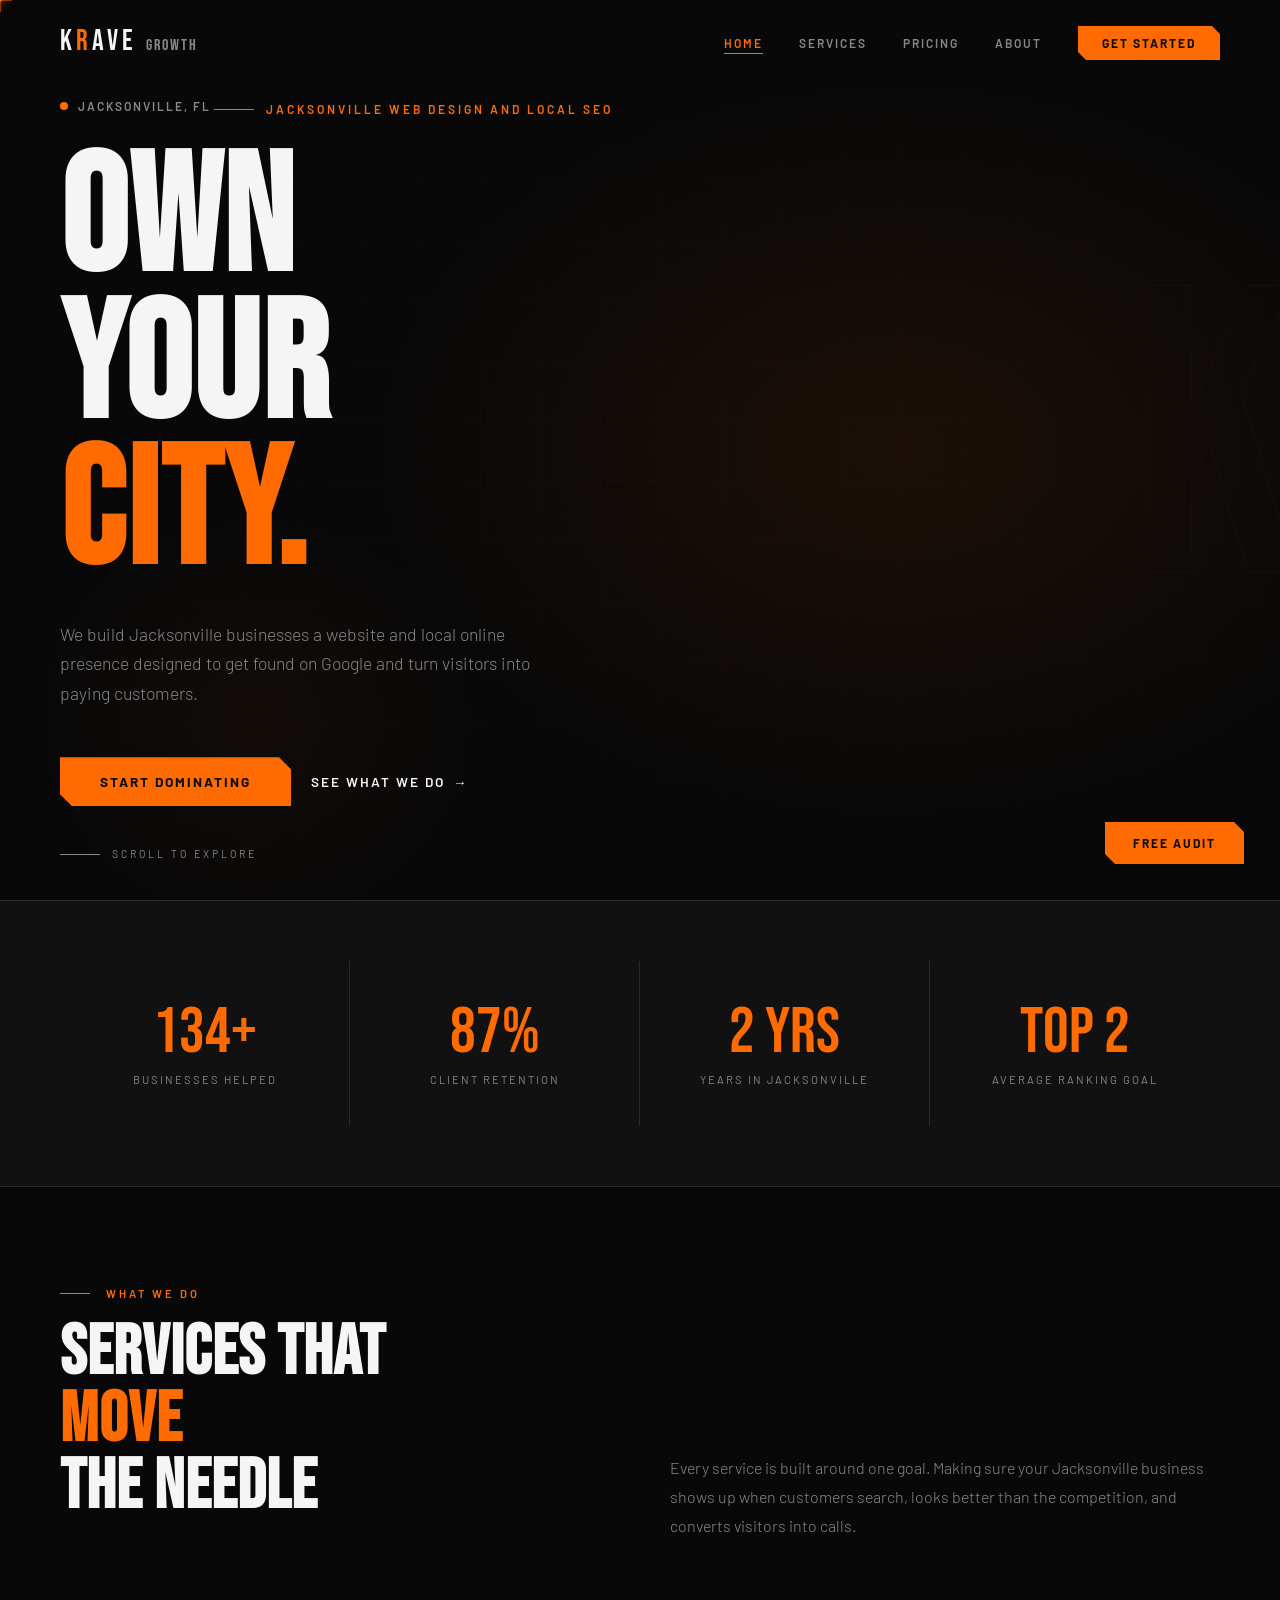
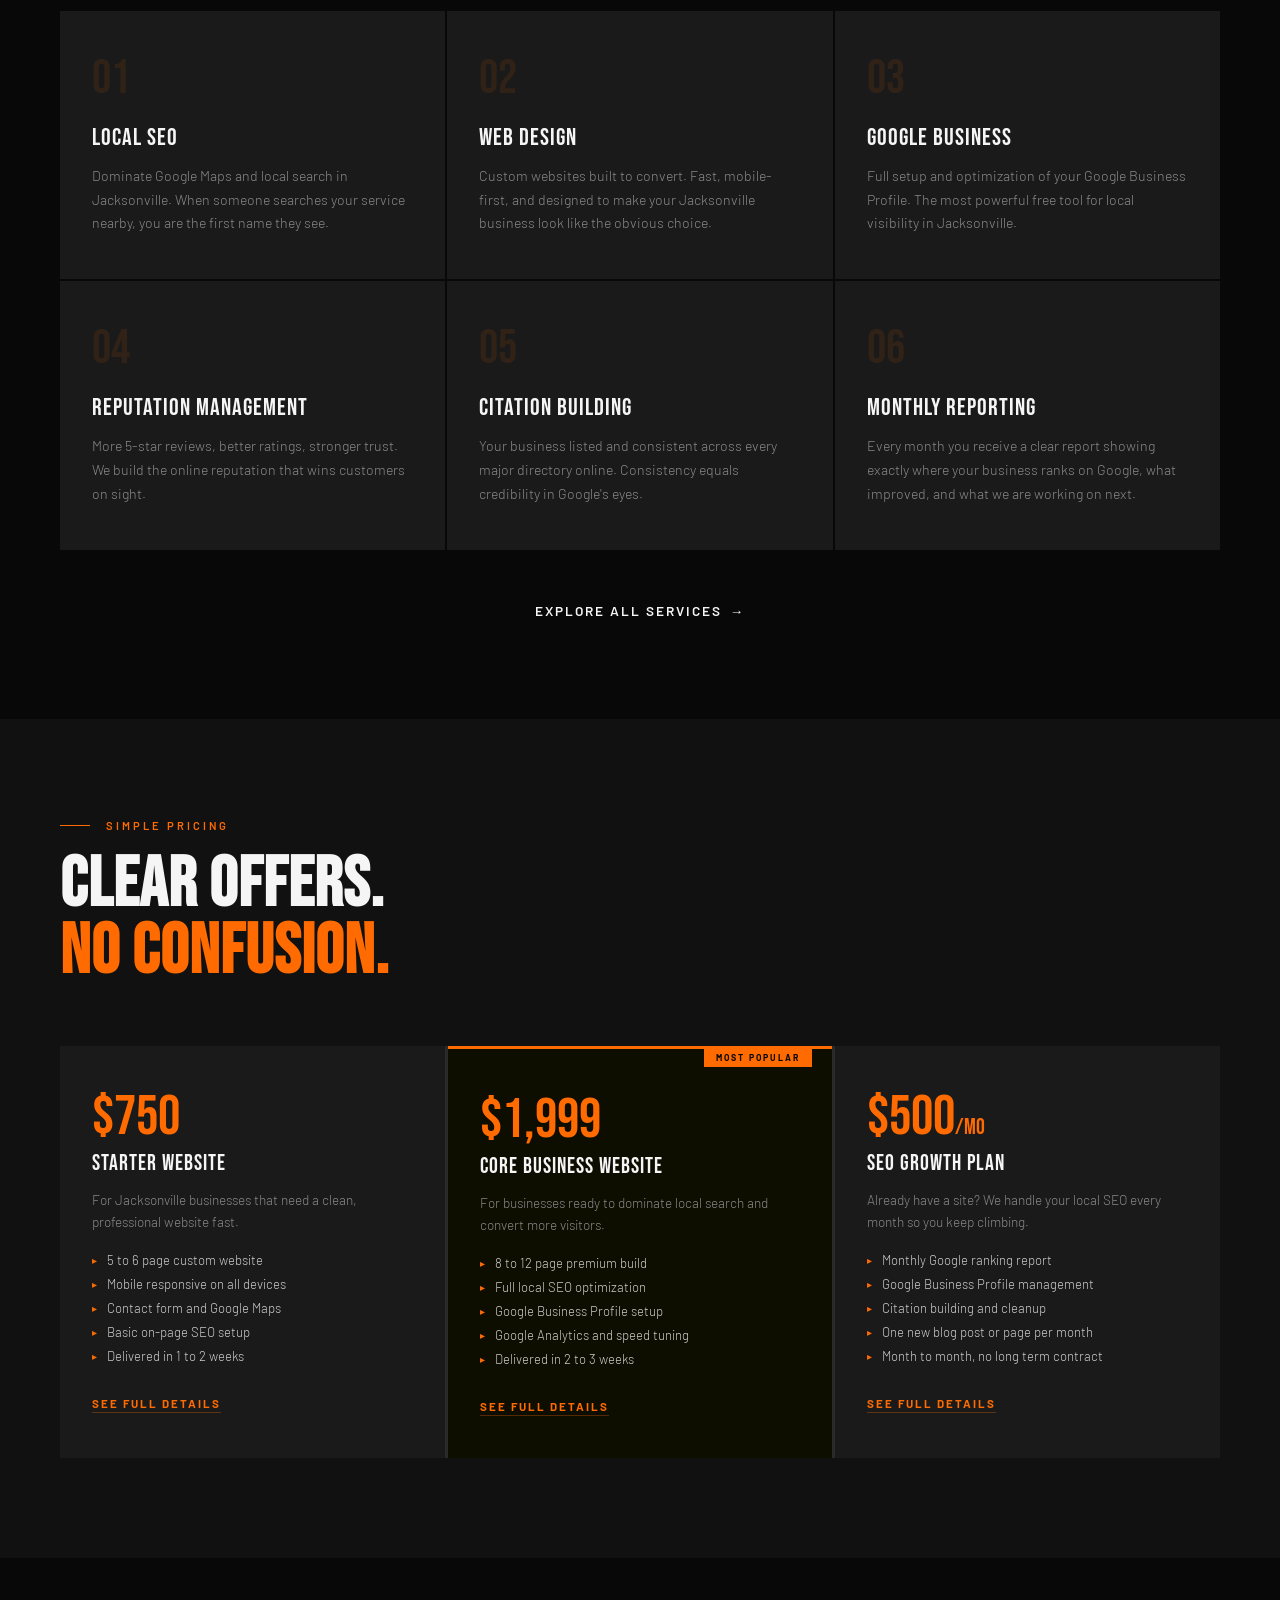
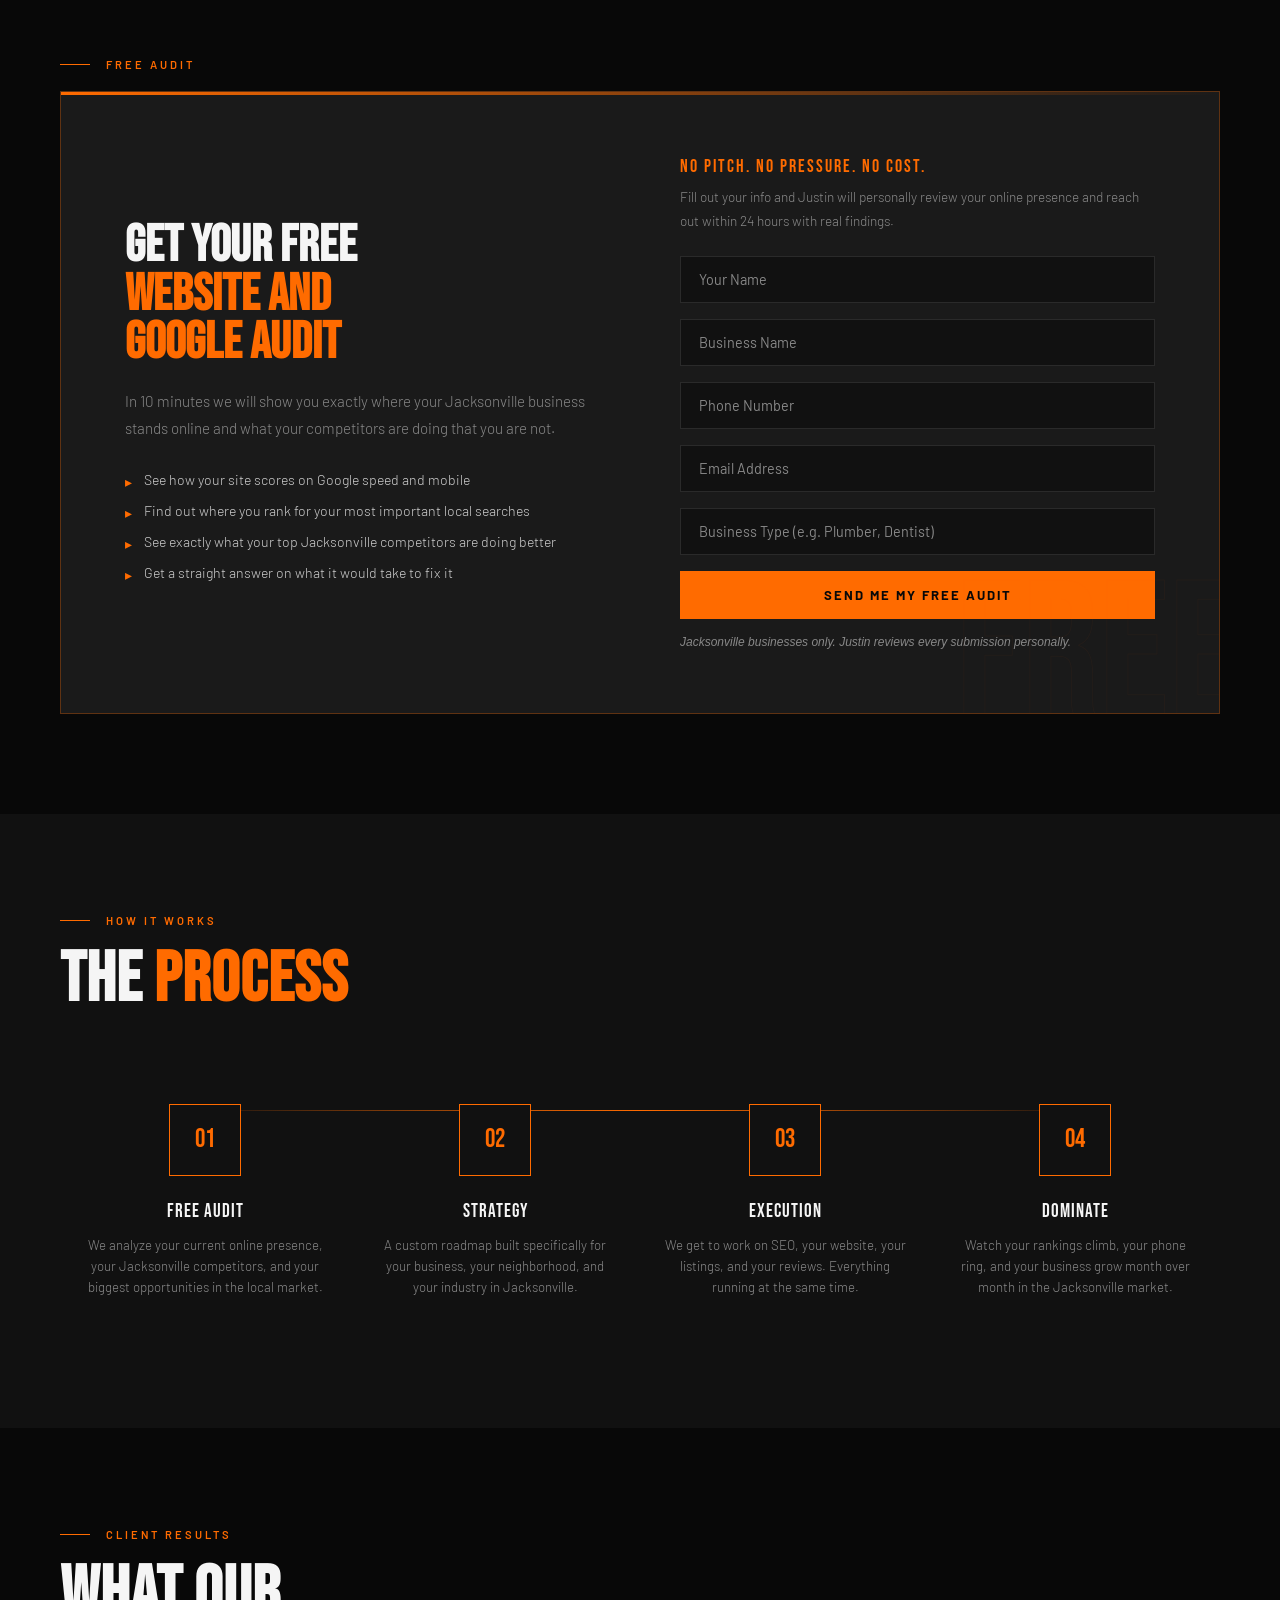
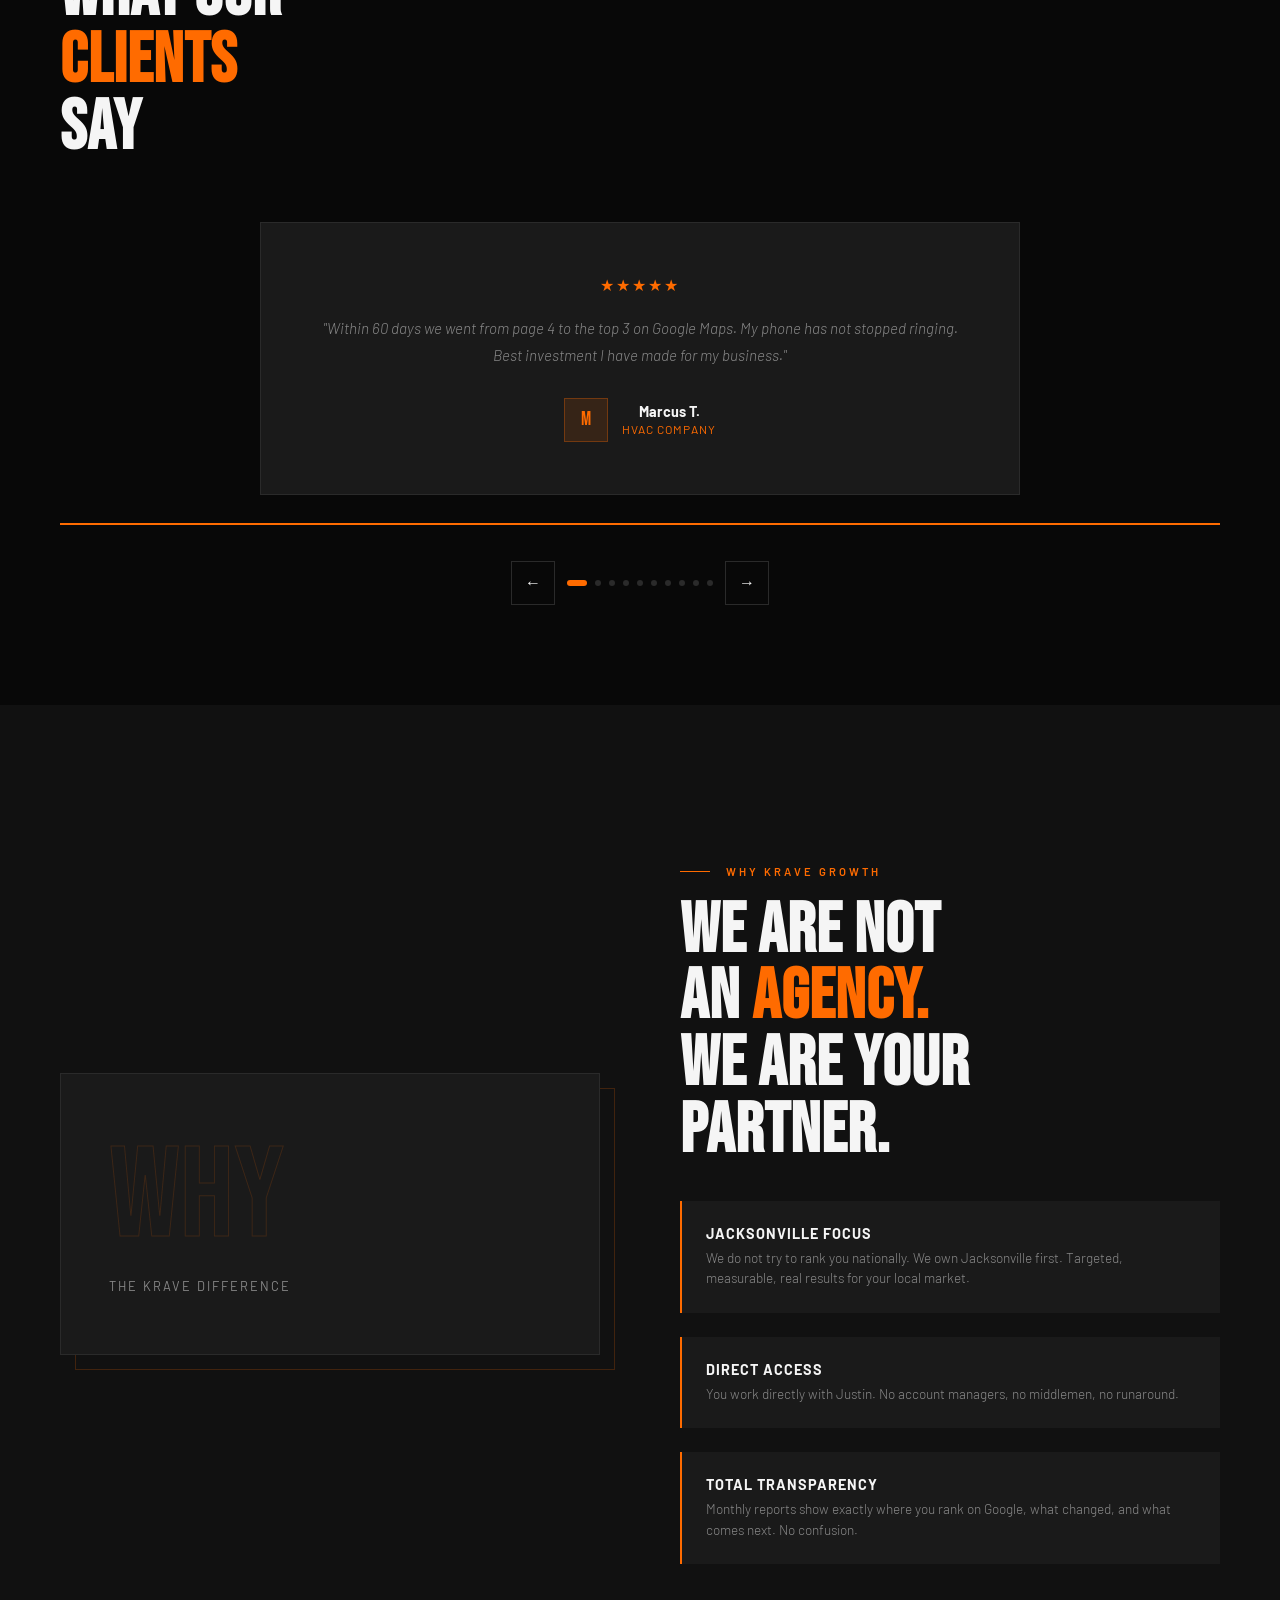
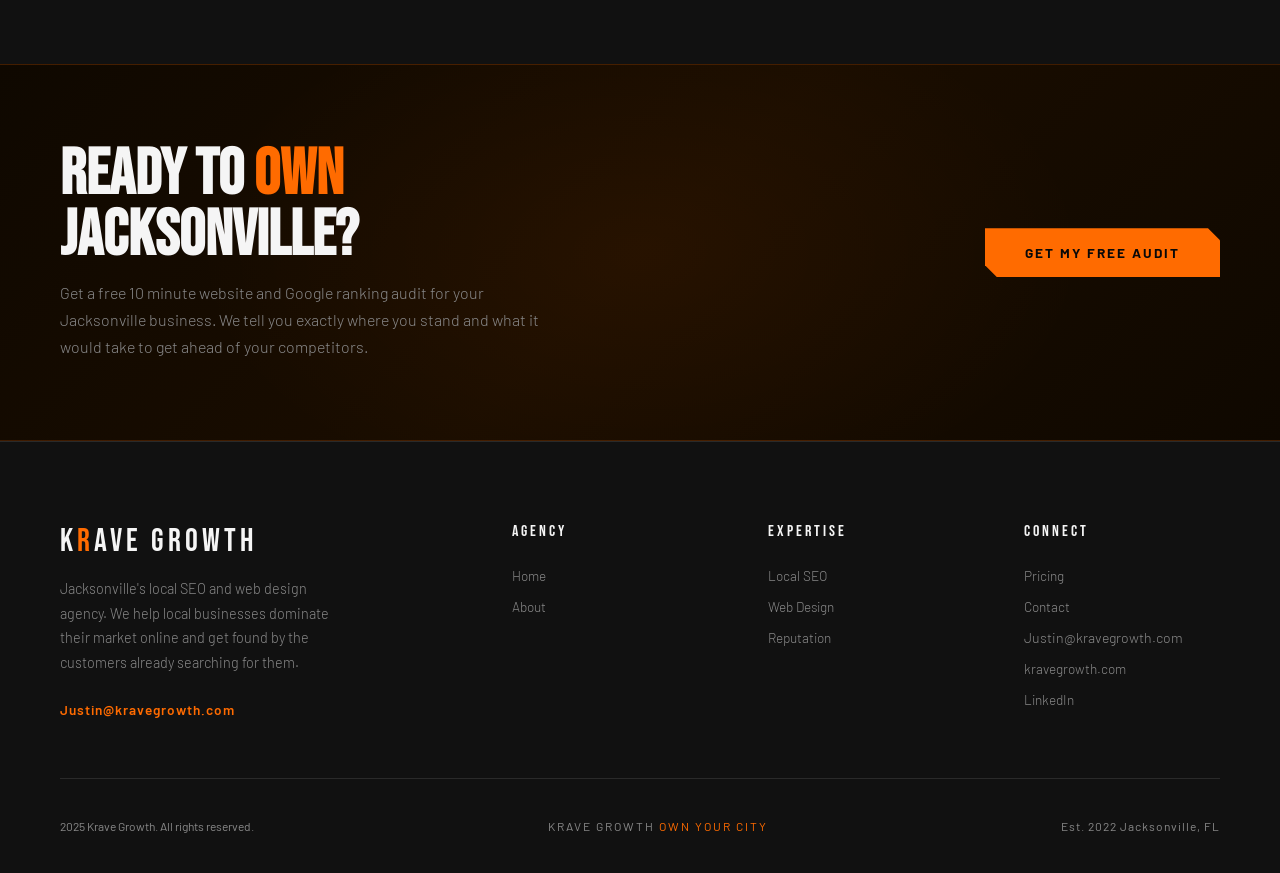
==== commit 05acf295: "Add files via upload" ====
--- a/index.html
+++ b/index.html
@@ -3,86 +3,154 @@
 <head>
 <meta charset="UTF-8">
 <meta name="viewport" content="width=device-width, initial-scale=1.0">
-<title>About | Krave Growth | Jacksonville, FL</title>
-<link rel="stylesheet" href="/style.css">
+<title>Krave Growth | Own Your City | Jacksonville, FL</title>
+<meta name="description" content="Krave Growth helps Jacksonville local businesses dominate search results and build powerful websites. Local SEO and Web Design in Jacksonville, FL.">
+<link rel="stylesheet" href="style.css">
 <style>
-.about-story { background:var(--black); }
-.story-grid { display:grid; grid-template-columns:1fr 1.4fr; gap:100px; align-items:center; margin-top:70px; }
-.story-visual { position:relative; }
-.story-box { background:var(--black-3); border:1px solid var(--gray-light); padding:60px 48px; position:relative; }
-.story-box::after { content:''; position:absolute; bottom:-20px; right:-20px; width:100%; height:100%; border:1px solid rgba(255,107,0,0.15); z-index:-1; }
-.story-photo-placeholder { width:100%; aspect-ratio:3/4; background:var(--black-2); border:1px dashed rgba(255,107,0,0.2); display:flex; flex-direction:column; align-items:center; justify-content:center; gap:12px; margin-bottom:28px; }
-.story-photo-text { font-size:.65rem; letter-spacing:2px; text-transform:uppercase; color:var(--gray); text-align:center; }
-.story-monogram { font-family:'Bebas Neue',sans-serif; font-size:5rem; color:transparent; -webkit-text-stroke:1px rgba(255,107,0,0.2); line-height:1; }
-.story-name { font-family:'Bebas Neue',sans-serif; font-size:1.8rem; letter-spacing:2px; margin-bottom:4px; }
-.story-title { font-size:.72rem; letter-spacing:3px; text-transform:uppercase; color:var(--orange); margin-bottom:20px; }
-.story-founded { padding-top:20px; border-top:1px solid var(--gray-light); display:flex; align-items:center; gap:16px; }
-.story-founded-year { font-family:'Bebas Neue',sans-serif; font-size:3rem; color:var(--orange); line-height:1; }
-.story-founded-label { font-size:.68rem; letter-spacing:2px; text-transform:uppercase; color:var(--gray); line-height:1.7; }
-
-.story-content h2 { font-family:'Bebas Neue',sans-serif; font-size:clamp(3rem,5vw,4.5rem); line-height:.95; margin-bottom:28px; }
-.story-content h2 span { color:var(--orange); }
-.story-body { font-size:1rem; color:var(--gray); line-height:1.9; font-weight:300; margin-bottom:20px; }
-
-/* JUSTIN SECTION */
-.justin-section { background:var(--black-2); }
-.justin-grid { display:grid; grid-template-columns:1.2fr 1fr; gap:80px; align-items:center; margin-top:60px; }
-.justin-content h2 { font-family:'Bebas Neue',sans-serif; font-size:clamp(2.5rem,4.5vw,4rem); line-height:.95; margin-bottom:28px; }
-.justin-content h2 span { color:var(--orange); }
-.justin-body { font-size:1rem; color:var(--gray); line-height:1.9; font-weight:300; margin-bottom:28px; }
-.justin-tags { display:flex; flex-wrap:wrap; gap:10px; }
-.justin-tag { background:var(--black-3); border:1px solid var(--gray-light); padding:8px 16px; font-size:.72rem; letter-spacing:2px; text-transform:uppercase; color:var(--gray); transition:all .3s; }
-.justin-tag:hover { border-color:var(--orange); color:var(--orange); }
-.justin-visual { position:relative; }
-.justin-box { background:var(--black-3); border:1px solid var(--gray-light); padding:44px; text-align:center; position:relative; }
-.justin-box::after { content:''; position:absolute; top:-12px; left:-12px; width:100%; height:100%; border:1px solid rgba(255,107,0,0.1); z-index:-1; }
-.justin-initial { font-family:'Bebas Neue',sans-serif; font-size:10rem; color:transparent; -webkit-text-stroke:1px rgba(255,107,0,0.2); line-height:1; margin-bottom:12px; }
-.justin-box-name { font-family:'Bebas Neue',sans-serif; font-size:1.6rem; letter-spacing:2px; margin-bottom:4px; }
-.justin-box-role { font-size:.68rem; letter-spacing:3px; text-transform:uppercase; color:var(--orange); margin-bottom:20px; }
-.justin-box-location { font-size:.8rem; color:var(--gray); font-weight:300; }
-.justin-box-location span { color:var(--orange); }
-
-.mission { background:var(--black); }
-.mission-inner { max-width:800px; margin:0 auto; text-align:center; }
-.mission-quote { font-family:'Bebas Neue',sans-serif; font-size:clamp(2.5rem,5vw,4.5rem); line-height:1.05; color:var(--white); margin-bottom:24px; }
-.mission-quote span { color:var(--orange); }
-.mission-sub { font-size:1rem; color:var(--gray); line-height:1.8; font-weight:300; }
-
-.values-section { background:var(--black-2); }
-.values-grid { display:grid; grid-template-columns:repeat(2,1fr); gap:3px; margin-top:60px; }
-.value-card { background:var(--black-3); padding:52px 44px; position:relative; overflow:hidden; transition:all .4s; }
-.value-card::before { content:''; position:absolute; left:0; top:0; bottom:0; width:3px; background:var(--orange); transform:scaleY(0); transform-origin:top; transition:transform .4s; }
-.value-card:hover::before { transform:scaleY(1); }
-.value-card:hover { background:#1e1e1e; }
-.value-num { font-family:'Bebas Neue',sans-serif; font-size:4rem; color:rgba(255,107,0,.08); margin-bottom:16px; line-height:1; transition:color .4s; }
-.value-card:hover .value-num { color:rgba(255,107,0,.2); }
-.value-title { font-family:'Bebas Neue',sans-serif; font-size:1.8rem; letter-spacing:1px; margin-bottom:14px; }
-.value-desc { font-size:.92rem; color:var(--gray); line-height:1.8; font-weight:300; }
-
-.milestones { background:var(--black); }
-.timeline { display:flex; flex-direction:column; gap:0; margin-top:60px; max-width:700px; }
-.timeline-item { display:grid; grid-template-columns:100px 1fr; gap:32px; position:relative; padding-bottom:48px; }
-.timeline-item:last-child { padding-bottom:0; }
-.timeline-item::before { content:''; position:absolute; left:49px; top:28px; bottom:0; width:1px; background:var(--gray-light); }
-.timeline-item:last-child::before { display:none; }
-.timeline-year { font-family:'Bebas Neue',sans-serif; font-size:1.3rem; color:var(--orange); padding-top:4px; text-align:right; }
-.timeline-content h4 { font-weight:700; font-size:.95rem; margin-bottom:8px; letter-spacing:.5px; }
-.timeline-content p { font-size:.87rem; color:var(--gray); font-weight:300; line-height:1.6; }
-
-.testimonials-about { background:var(--black-2); }
+#hero { min-height:100vh; display:flex; align-items:center; position:relative; overflow:hidden; padding:0 60px; }
+.hero-bg { position:absolute; inset:0; background:radial-gradient(ellipse 60% 60% at 70% 50%,rgba(255,107,0,0.08) 0%,transparent 70%),radial-gradient(ellipse 30% 40% at 20% 80%,rgba(255,107,0,0.04) 0%,transparent 60%); }
+.hero-grid { position:absolute; inset:0; background-image:linear-gradient(rgba(255,107,0,0.03) 1px,transparent 1px),linear-gradient(90deg,rgba(255,107,0,0.03) 1px,transparent 1px); background-size:60px 60px; mask-image:radial-gradient(ellipse 80% 80% at 50% 50%,black 0%,transparent 100%); }
+.hero-ghost { position:absolute; right:-20px; top:50%; transform:translateY(-50%); font-family:'Bebas Neue',sans-serif; font-size:32vw; color:transparent; -webkit-text-stroke:1px rgba(255,107,0,0.05); line-height:1; pointer-events:none; user-select:none; }
+.hero-content { position:relative; z-index:2; max-width:820px; }
+.hero-eyebrow { display:inline-flex; align-items:center; gap:12px; margin-bottom:32px; opacity:0; animation:fadeUp .8s ease forwards .2s; }
+.hero-eyebrow-line { width:40px; height:1px; background:var(--orange); }
+.hero-eyebrow span { font-size:.75rem; letter-spacing:3px; text-transform:uppercase; color:var(--orange); font-weight:600; }
+.hero-title { font-family:'Bebas Neue',sans-serif; font-size:clamp(5rem,13vw,12rem); line-height:.88; letter-spacing:2px; margin-bottom:32px; opacity:0; animation:fadeUp .8s ease forwards .4s; }
+.hero-title .accent { color:var(--orange); }
+.hero-sub { font-size:1.1rem; font-weight:300; color:var(--gray); line-height:1.7; max-width:480px; margin-bottom:48px; opacity:0; animation:fadeUp .8s ease forwards .6s; }
+.hero-actions { display:flex; gap:20px; align-items:center; opacity:0; animation:fadeUp .8s ease forwards .8s; }
+.hero-location { display:inline-flex; align-items:center; gap:10px; margin-bottom:20px; opacity:0; animation:fadeUp .8s ease forwards .3s; }
+.hero-location-dot { width:8px; height:8px; background:var(--orange); border-radius:50%; }
+.hero-location span { font-size:.75rem; letter-spacing:2px; text-transform:uppercase; color:var(--gray); font-weight:600; }
+.hero-scroll { position:absolute; bottom:40px; left:60px; display:flex; align-items:center; gap:12px; opacity:0; animation:fadeUp .8s ease forwards 1.2s; }
+.hero-scroll-line { width:40px; height:1px; background:var(--gray); }
+.hero-scroll span { font-size:.65rem; letter-spacing:3px; text-transform:uppercase; color:var(--gray); }
+
+#stats { background:var(--black-2); padding:60px; border-top:1px solid var(--gray-light); border-bottom:1px solid var(--gray-light); }
+.stats-grid { display:grid; grid-template-columns:repeat(4,1fr); gap:0; }
+.stat-item { padding:40px; text-align:center; border-right:1px solid var(--gray-light); }
+.stat-item:last-child { border-right:none; }
+.stat-num { font-family:'Bebas Neue',sans-serif; font-size:4rem; color:var(--orange); line-height:1; }
+.stat-label { font-size:.7rem; letter-spacing:2px; text-transform:uppercase; color:var(--gray); margin-top:8px; }
+
+#services-preview { background:var(--black); }
+.services-header { display:grid; grid-template-columns:1fr 1fr; gap:60px; margin-bottom:70px; align-items:end; }
+.services-intro { font-size:1rem; color:var(--gray); line-height:1.8; font-weight:300; }
+.services-grid { display:grid; grid-template-columns:repeat(3,1fr); gap:2px; }
+.service-card { background:var(--black-3); padding:44px 32px; position:relative; overflow:hidden; transition:all .4s; }
+.service-card::before { content:''; position:absolute; bottom:0; left:0; right:0; height:2px; background:var(--orange); transform:scaleX(0); transform-origin:left; transition:transform .4s; }
+.service-card:hover::before { transform:scaleX(1); }
+.service-card:hover { background:#1e1e1e; transform:translateY(-4px); }
+.service-num { font-family:'Bebas Neue',sans-serif; font-size:3rem; color:rgba(255,107,0,.1); margin-bottom:20px; line-height:1; transition:color .4s; }
+.service-card:hover .service-num { color:rgba(255,107,0,.25); }
+.service-name { font-family:'Bebas Neue',sans-serif; font-size:1.5rem; letter-spacing:1px; margin-bottom:12px; }
+.service-desc { font-size:.88rem; color:var(--gray); line-height:1.7; font-weight:300; }
+.services-more { margin-top:50px; text-align:center; }
+
+#process { background:var(--black-2); }
+.process-steps { display:grid; grid-template-columns:repeat(4,1fr); gap:0; margin-top:60px; position:relative; }
+.process-steps::before { content:''; position:absolute; top:36px; left:10%; right:10%; height:1px; background:linear-gradient(90deg,transparent,var(--orange),transparent); }
+.process-step { padding:30px 24px; text-align:center; position:relative; }
+.process-circle { width:72px; height:72px; border:1px solid var(--orange); display:flex; align-items:center; justify-content:center; margin:0 auto 24px; position:relative; background:var(--black-2); transition:all .4s; }
+.process-step:hover .process-circle { background:var(--orange-glow); }
+.process-num { font-family:'Bebas Neue',sans-serif; font-size:1.6rem; color:var(--orange); }
+.process-title { font-family:'Bebas Neue',sans-serif; font-size:1.2rem; letter-spacing:1px; margin-bottom:12px; }
+.process-desc { font-size:.83rem; color:var(--gray); line-height:1.6; font-weight:300; }
+
+#testimonials { background:var(--black); }
+.carousel-wrap { position:relative; margin-top:60px; max-width:760px; margin-left:auto; margin-right:auto; }
+.carousel-track { position:relative; min-height:220px; }
+.carousel-slide { position:absolute; inset:0; opacity:0; transition:opacity .8s ease; pointer-events:none; }
+.carousel-slide.active { opacity:1; pointer-events:auto; position:relative; }
+.carousel-controls { display:flex; justify-content:center; gap:12px; margin-top:36px; align-items:center; }
+.carousel-btn { width:44px; height:44px; border:1px solid var(--gray-light); background:transparent; color:var(--white); font-size:1rem; cursor:none; transition:all .3s; display:flex; align-items:center; justify-content:center; flex-shrink:0; }
+.carousel-btn:hover { border-color:var(--orange); color:var(--orange); }
+.carousel-dots { display:flex; gap:8px; flex-wrap:wrap; justify-content:center; }
+.carousel-dot { width:6px; height:6px; background:var(--gray-light); border-radius:50%; cursor:none; transition:all .3s; }
+.carousel-dot.active { background:var(--orange); width:20px; border-radius:3px; }
+.testimonial-card { text-align:center; padding:52px 60px; }
+.testimonial-author { justify-content:center; }
+.carousel-progress { width:100%; height:2px; background:var(--gray-light); margin-top:28px; overflow:hidden; }
+.carousel-progress-bar { height:100%; background:var(--orange); width:0%; transition:width 10s linear; }
+
+#why { background:var(--black-2); }
+.why-grid { display:grid; grid-template-columns:1fr 1fr; gap:80px; align-items:center; margin-top:60px; }
+.why-box { background:var(--black-3); border:1px solid var(--gray-light); padding:60px 48px; position:relative; }
+.why-box::after { content:''; position:absolute; bottom:-16px; right:-16px; width:100%; height:100%; border:1px solid rgba(255,107,0,0.2); z-index:-1; }
+.why-big { font-family:'Bebas Neue',sans-serif; font-size:8rem; color:transparent; -webkit-text-stroke:1px rgba(255,107,0,0.15); line-height:1; margin-bottom:16px; }
+.why-caption { font-size:.8rem; letter-spacing:2px; text-transform:uppercase; color:var(--gray); }
+.why-points { display:flex; flex-direction:column; gap:24px; }
+.why-point { display:flex; gap:20px; align-items:flex-start; padding:24px; background:var(--black-3); border-left:2px solid var(--orange); transition:all .4s; }
+.why-point:hover { background:#1e1e1e; transform:translateX(6px); }
+.why-point-title { font-weight:700; font-size:.9rem; letter-spacing:1px; text-transform:uppercase; margin-bottom:6px; }
+.why-point-desc { font-size:.85rem; color:var(--gray); font-weight:300; line-height:1.5; }
+
+@keyframes fadeUp { from{opacity:0;transform:translateY(30px)} to{opacity:1;transform:translateY(0)} }
 
 @media(max-width:768px){
-  .story-grid,.justin-grid{grid-template-columns:1fr; gap:40px;}
-  .values-grid{grid-template-columns:1fr;}
-  .timeline-item{grid-template-columns:70px 1fr; gap:16px;}
-  .story-box{padding:32px 24px;}
-  .story-monogram{font-size:5rem;}
-  .story-founded-year{font-size:2.2rem;}
-  .justin-box{padding:32px 24px;}
-  .justin-initial{font-size:7rem;}
-  .value-card{padding:36px 28px;}
-  .mission-quote{font-size:clamp(2rem,8vw,3.5rem);}
-  .testimonials-grid{grid-template-columns:1fr;}
+  #hero{padding:0 24px; min-height:100svh;}
+  .hero-ghost{display:none;}
+  .hero-scroll{display:none;}
+  .hero-title{font-size:clamp(4.5rem,18vw,7rem);}
+  .hero-sub{font-size:.95rem;}
+  #stats{padding:32px 24px;}
+  .stats-grid{grid-template-columns:repeat(2,1fr);}
+  .stat-item{border-bottom:1px solid var(--gray-light); padding:24px 16px;}
+  .stat-num{font-size:2.8rem;}
+  .services-header{grid-template-columns:1fr; gap:24px; margin-bottom:40px;}
+  .services-grid{grid-template-columns:1fr;}
+  .service-card{padding:32px 24px;}
+  .process-steps{grid-template-columns:1fr 1fr; gap:16px;}
+  .process-steps::before{display:none;}
+  .process-step{padding:20px 12px;}
+  .process-circle{width:56px; height:56px;}
+  .why-grid{grid-template-columns:1fr; gap:40px;}
+  .why-box{padding:40px 28px;}
+  .why-big{font-size:5rem;}
+  .carousel-controls{margin-top:24px;}
+  .testimonial-card{padding:36px 24px;}
+  .carousel-wrap{max-width:100%;}
+}
+
+/* PACKAGES SNAPSHOT */
+#packages-snap { background:var(--black-2); }
+.snap-grid { display:grid; grid-template-columns:repeat(3,1fr); gap:3px; margin-top:60px; background:var(--gray-light); }
+.snap-card { background:var(--black-3); padding:44px 32px; position:relative; transition:all .4s; }
+.snap-card:hover { background:#1e1e1e; transform:translateY(-4px); }
+.snap-card.snap-featured { background:#0d0d00; border-top:3px solid var(--orange); }
+.snap-card.snap-featured::before { content:'MOST POPULAR'; position:absolute; top:-1px; right:20px; background:var(--orange); color:var(--black); font-size:.55rem; font-weight:700; letter-spacing:2px; padding:4px 12px; }
+.snap-price { font-family:'Bebas Neue',sans-serif; font-size:3.5rem; color:var(--orange); line-height:1; margin-bottom:4px; }
+.snap-name { font-family:'Bebas Neue',sans-serif; font-size:1.4rem; letter-spacing:1px; margin-bottom:12px; }
+.snap-desc { font-size:.85rem; color:var(--gray); font-weight:300; line-height:1.6; margin-bottom:20px; }
+.snap-features { list-style:none; display:flex; flex-direction:column; gap:8px; margin-bottom:28px; }
+.snap-features li { font-size:.82rem; color:#ccc; display:flex; gap:10px; font-weight:300; }
+.snap-features li::before { content:'▸'; color:var(--orange); font-size:.65rem; flex-shrink:0; margin-top:2px; }
+.snap-link { font-size:.72rem; letter-spacing:2px; text-transform:uppercase; color:var(--orange); font-weight:700; text-decoration:none; border-bottom:1px solid rgba(255,107,0,0.3); padding-bottom:2px; transition:all .3s; }
+.snap-link:hover { border-color:var(--orange); }
+
+/* LEAD CAPTURE */
+#lead-capture { background:var(--black); }
+.audit-box { background:var(--black-3); border:1px solid rgba(255,107,0,0.3); padding:64px; display:grid; grid-template-columns:1fr 1fr; gap:80px; align-items:center; position:relative; overflow:hidden; }
+.audit-box::before { content:''; position:absolute; top:0; left:0; right:0; height:3px; background:linear-gradient(90deg,var(--orange),transparent); }
+.audit-ghost { position:absolute; right:-20px; bottom:-40px; font-family:'Bebas Neue',sans-serif; font-size:12rem; color:transparent; -webkit-text-stroke:1px rgba(255,107,0,0.04); line-height:1; pointer-events:none; }
+.audit-title { font-family:'Bebas Neue',sans-serif; font-size:clamp(2.5rem,4vw,3.8rem); line-height:.95; margin-bottom:20px; }
+.audit-title span { color:var(--orange); }
+.audit-body { font-size:.95rem; color:var(--gray); font-weight:300; line-height:1.8; margin-bottom:28px; }
+.audit-points { list-style:none; display:flex; flex-direction:column; gap:12px; }
+.audit-points li { display:flex; gap:12px; align-items:flex-start; font-size:.88rem; color:#ccc; font-weight:300; }
+.audit-points li::before { content:'▸'; color:var(--orange); flex-shrink:0; margin-top:2px; }
+.audit-form { display:flex; flex-direction:column; gap:16px; }
+.audit-input { background:var(--black-2); border:1px solid var(--gray-light); padding:14px 18px; font-family:'Barlow',sans-serif; font-size:.9rem; color:var(--white); transition:border-color .3s; outline:none; }
+.audit-input:focus { border-color:var(--orange); }
+.audit-input::placeholder { color:var(--gray); }
+.audit-submit { background:var(--orange); color:var(--black); padding:16px; font-family:'Barlow',sans-serif; font-weight:700; font-size:.82rem; letter-spacing:2px; text-transform:uppercase; border:none; cursor:none; transition:all .3s; }
+.audit-submit:hover { background:#ff8533; }
+.audit-note { font-size:.75rem; color:var(--gray); font-style:italic; }
+
+@media(max-width:768px){
+  .snap-grid { grid-template-columns:1fr; }
+  .audit-box { grid-template-columns:1fr; gap:40px; padding:36px 24px; }
+  .audit-ghost { display:none; }
 }
 </style>
 </head>
@@ -93,223 +161,376 @@
 <div class="cursor" id="cursor"></div>
 <div class="cursor-dot" id="cursorDot"></div>
 <nav>
-  <a href="/" class="nav-logo">K<span>R</span>AVE <span style="font-size:1rem;letter-spacing:2px;color:var(--gray)">DIGITAL</span></a>
+  <a href="index.html" class="nav-logo">K<span>R</span>AVE <span style="font-size:1rem;letter-spacing:2px;color:var(--gray)">GROWTH</span></a>
   <button class="nav-hamburger" id="hamburger" aria-label="Menu"><span class="bar bar1"></span><span class="bar bar2"></span><span class="bar bar3"></span></button>
   <ul class="nav-links">
-    <li><a href="/">Home</a></li>
-    <li><a href="/services">Services</a></li>
-    <li><a href="/pricing">Pricing</a></li>
-    <li><a href="/about">About</a></li>
-    <li><a href="/contact" class="nav-cta">Get Started</a></li>
+    <li><a href="index.html">Home</a></li>
+    <li><a href="services.html">Services</a></li>
+    <li><a href="pricing.html">Pricing</a></li>
+    <li><a href="about.html">About</a></li>
+    <li><a href="contact.html" class="nav-cta">Get Started</a></li>
   </ul>
 </nav>
-<a href="/contact" class="float-cta">Free Audit</a>
-
-<div class="page-hero">
-  <div class="page-hero-bg"></div>
-  <div class="page-hero-grid"></div>
-  <div class="page-hero-ghost">JW</div>
-  <div class="page-hero-content">
-    <div class="page-eyebrow"><div class="page-eyebrow-line"></div><span>Jacksonville, FL</span></div>
-    <h1 class="page-title">BUILT FOR<br>THE <span class="accent">BOLD</span></h1>
-    <p class="page-sub">The story behind Krave Growth and the person behind the work.</p>
+
+<a href="index.html#lead-capture" class="float-cta">Free Audit</a>
+
+<section id="hero">
+  <div class="hero-bg"></div>
+  <div class="hero-grid"></div>
+  <div class="hero-ghost">K</div>
+  <div class="hero-content">
+    <div class="hero-location">
+      <div class="hero-location-dot"></div>
+      <span>Jacksonville, FL</span>
+    </div>
+    <div class="hero-eyebrow">
+      <div class="hero-eyebrow-line"></div>
+      <span>Jacksonville Web Design and Local SEO</span>
+    </div>
+    <h1 class="hero-title">
+      OWN<br>
+      YOUR<br>
+      <span class="accent">CITY.</span>
+    </h1>
+    <p class="hero-sub">We build Jacksonville businesses a website and local online presence designed to get found on Google and turn visitors into paying customers.</p>
+    <div class="hero-actions">
+      <a href="contact.html" class="btn-primary">Start Dominating</a>
+      <a href="services.html" class="btn-ghost">See What We Do</a>
+    </div>
+  </div>
+  <div class="hero-scroll">
+    <div class="hero-scroll-line"></div>
+    <span>Scroll to explore</span>
+  </div>
+</section>
+
+<div id="stats">
+  <div class="stats-grid">
+    <div class="stat-item reveal">
+      <div class="stat-num"><span data-target="150" data-suffix="+">0</span></div>
+      <div class="stat-label">Businesses Helped</div>
+    </div>
+    <div class="stat-item reveal">
+      <div class="stat-num"><span data-target="98" data-suffix="%">0</span></div>
+      <div class="stat-label">Client Retention</div>
+    </div>
+    <div class="stat-item reveal">
+      <div class="stat-num"><span data-target="3" data-suffix=" yrs">0</span></div>
+      <div class="stat-label">Years in Jacksonville</div>
+    </div>
+    <div class="stat-item reveal">
+      <div class="stat-num">TOP <span data-target="3" data-suffix="">0</span></div>
+      <div class="stat-label">Average Ranking Goal</div>
+    </div>
   </div>
 </div>
 
-<!-- STORY -->
-<section class="about-story">
-  <div class="story-grid">
-    <div class="story-visual reveal-left">
-      <div class="story-box">
-        <img src="[data-uri]" alt="Justin Williams, Founder of Krave Growth" style="width:100%;aspect-ratio:3/4;object-fit:cover;object-position:center top;display:block;margin-bottom:28px;">
-        <div class="story-name">Justin Williams</div>
-        <div class="story-title">Founder and CEO, Krave Growth</div>
-        <div class="story-founded">
-          <div class="story-founded-year">2022</div>
-          <div class="story-founded-label">Founded in 2022<br>Built from the ground up<br>Jacksonville, FL</div>
-        </div>
-      </div>
-    </div>
-    <div class="story-content reveal-right">
-      <div class="section-label"><div class="section-label-line"></div><span>Our Story</span></div>
-      <h2>BUILT ON A<br><span>BELIEF.</span></h2>
-      <p class="story-body">Every local business deserves to be found. Too many great businesses in Jacksonville with real skill and real value are invisible online while their competitors show up first simply because they understood the digital side.</p>
-      <p class="story-body">Justin Williams founded Krave Growth in 2022 with one mission: level the playing field for local businesses. No corporate fluff, no cookie-cutter strategies, no disappearing after the contract is signed. Just real work, honest communication, and real results.</p>
-      <p class="story-body">Krave Growth focuses exclusively on local SEO and web design because doing one thing exceptionally well beats doing everything average. When you work with us, you work directly with Justin. No handoffs, no runaround.</p>
-    </div>
+<section id="services-preview">
+  <div class="services-header">
+    <div>
+      <div class="section-label reveal"><div class="section-label-line"></div><span>What We Do</span></div>
+      <h2 class="section-title reveal">SERVICES THAT<br><span style="color:var(--orange)">MOVE</span><br>THE NEEDLE</h2>
+    </div>
+    <p class="services-intro reveal">Every service is built around one goal. Making sure your Jacksonville business shows up when customers search, looks better than the competition, and converts visitors into calls.</p>
+  </div>
+  <div class="services-grid reveal">
+    <div class="service-card">
+      <div class="service-num">01</div>
+      <div class="service-name">Local SEO</div>
+      <p class="service-desc">Dominate Google Maps and local search in Jacksonville. When someone searches your service nearby, you are the first name they see.</p>
+    </div>
+    <div class="service-card">
+      <div class="service-num">02</div>
+      <div class="service-name">Web Design</div>
+      <p class="service-desc">Custom websites built to convert. Fast, mobile-first, and designed to make your Jacksonville business look like the obvious choice.</p>
+    </div>
+    <div class="service-card">
+      <div class="service-num">03</div>
+      <div class="service-name">Google Business</div>
+      <p class="service-desc">Full setup and optimization of your Google Business Profile. The most powerful free tool for local visibility in Jacksonville.</p>
+    </div>
+    <div class="service-card">
+      <div class="service-num">04</div>
+      <div class="service-name">Reputation Management</div>
+      <p class="service-desc">More 5-star reviews, better ratings, stronger trust. We build the online reputation that wins customers on sight.</p>
+    </div>
+    <div class="service-card">
+      <div class="service-num">05</div>
+      <div class="service-name">Citation Building</div>
+      <p class="service-desc">Your business listed and consistent across every major directory online. Consistency equals credibility in Google's eyes.</p>
+    </div>
+    <div class="service-card">
+      <div class="service-num">06</div>
+      <div class="service-name">Monthly Reporting</div>
+      <p class="service-desc">Every month you receive a clear report showing exactly where your business ranks on Google, what improved, and what we are working on next.</p>
+    </div>
+  </div>
+  <div class="services-more reveal">
+    <a href="services.html" class="btn-ghost">Explore All Services</a>
   </div>
 </section>
 
-<!-- JUSTIN SECTION -->
-<section class="justin-section">
-  <div class="section-label reveal"><div class="section-label-line"></div><span>The Person Behind It</span></div>
-  <div class="justin-grid">
-    <div class="justin-content reveal-left">
-      <h2>JACKSONVILLE<br>BORN AND<br><span>BRED.</span></h2>
-      <p class="justin-body">I am a Business Finance major at the University of North Florida, born and raised right here in Jacksonville. I wrestle for the UNF club team and compete with the same mindset I bring to every client project. You show up, you put in the work, and you do not stop until you win.</p>
-      <p class="justin-body">I started Krave Growth because I have a deep passion for helping people grow. I do not want to succeed in front of people. I want to succeed with them. When your business wins, I win. That is the only way I know how to operate.</p>
-      <p class="justin-body">Every business owner I work with in Jacksonville gets my full attention, my honest opinion, and everything I have. No shortcuts.</p>
-      <div class="justin-tags">
-        <div class="justin-tag">UNF Business Finance</div>
-        <div class="justin-tag">Jacksonville Native</div>
-        <div class="justin-tag">UNF Wrestling</div>
-        <div class="justin-tag">Founded 2022</div>
-        <div class="justin-tag">Built to Help People</div>
-      </div>
-    </div>
-    <div class="justin-visual reveal-right">
-      <div class="justin-box">
-        <div class="justin-initial">J</div>
-        <div class="justin-box-name">Justin Williams</div>
-        <div class="justin-box-role">Founder and CEO</div>
-        <div class="justin-box-location">Based in <span>Jacksonville, FL</span></div>
-      </div>
+
+<!-- PACKAGES SNAPSHOT -->
+<section id="packages-snap">
+  <div class="section-label reveal"><div class="section-label-line"></div><span>Simple Pricing</span></div>
+  <h2 class="section-title reveal">CLEAR OFFERS.<br><span style="color:var(--orange)">NO CONFUSION.</span></h2>
+  <div class="snap-grid reveal">
+    <div class="snap-card">
+      <div class="snap-price">$750</div>
+      <div class="snap-name">Starter Website</div>
+      <p class="snap-desc">For Jacksonville businesses that need a clean, professional website fast.</p>
+      <ul class="snap-features">
+        <li>5 to 6 page custom website</li>
+        <li>Mobile responsive on all devices</li>
+        <li>Contact form and Google Maps</li>
+        <li>Basic on-page SEO setup</li>
+        <li>Delivered in 1 to 2 weeks</li>
+      </ul>
+      <a href="pricing.html" class="snap-link">See full details</a>
+    </div>
+    <div class="snap-card snap-featured">
+      <div class="snap-price">$1,999</div>
+      <div class="snap-name">Core Business Website</div>
+      <p class="snap-desc">For businesses ready to dominate local search and convert more visitors.</p>
+      <ul class="snap-features">
+        <li>8 to 12 page premium build</li>
+        <li>Full local SEO optimization</li>
+        <li>Google Business Profile setup</li>
+        <li>Google Analytics and speed tuning</li>
+        <li>Delivered in 2 to 3 weeks</li>
+      </ul>
+      <a href="pricing.html" class="snap-link">See full details</a>
+    </div>
+    <div class="snap-card">
+      <div class="snap-price">$500<span style="font-size:1.4rem">/mo</span></div>
+      <div class="snap-name">SEO Growth Plan</div>
+      <p class="snap-desc">Already have a site? We handle your local SEO every month so you keep climbing.</p>
+      <ul class="snap-features">
+        <li>Monthly Google ranking report</li>
+        <li>Google Business Profile management</li>
+        <li>Citation building and cleanup</li>
+        <li>One new blog post or page per month</li>
+        <li>Month to month, no long term contract</li>
+      </ul>
+      <a href="pricing.html" class="snap-link">See full details</a>
     </div>
   </div>
 </section>
 
-<!-- MISSION -->
-<section class="mission">
-  <div class="mission-inner reveal">
-    <div class="section-label" style="justify-content:center;"><div class="section-label-line"></div><span>Our Mission</span><div class="section-label-line"></div></div>
-    <h2 class="mission-quote">"MAKE EVERY JACKSONVILLE BUSINESS <span>IMPOSSIBLE</span> TO IGNORE ONLINE."</h2>
-    <p class="mission-sub">We exist to help local businesses dominate their market. Not just show up. Dominate. Get found first, look better than the competition, convert more visitors, and grow month over month.</p>
+<!-- FREE AUDIT LEAD CAPTURE -->
+<section id="lead-capture">
+  <div class="section-label reveal"><div class="section-label-line"></div><span>Free Audit</span></div>
+  <div class="audit-box reveal">
+    <div class="audit-ghost">FREE</div>
+    <div>
+      <h2 class="audit-title">GET YOUR FREE<br><span>WEBSITE AND<br>GOOGLE AUDIT</span></h2>
+      <p class="audit-body">In 10 minutes we will show you exactly where your Jacksonville business stands online and what your competitors are doing that you are not.</p>
+      <ul class="audit-points">
+        <li>See how your site scores on Google speed and mobile</li>
+        <li>Find out where you rank for your most important local searches</li>
+        <li>See exactly what your top Jacksonville competitors are doing better</li>
+        <li>Get a straight answer on what it would take to fix it</li>
+      </ul>
+    </div>
+    <div>
+      <div style="margin-bottom:24px;">
+        <div style="font-family:'Bebas Neue',sans-serif;font-size:1.1rem;letter-spacing:2px;color:var(--orange);margin-bottom:8px;">No pitch. No pressure. No cost.</div>
+        <div style="font-size:.85rem;color:var(--gray);font-weight:300;line-height:1.7;">Fill out your info and Justin will personally review your online presence and reach out within 24 hours with real findings.</div>
+      </div>
+      <form class="audit-form" id="auditForm" onsubmit="submitAudit(event)">
+        <input class="audit-input" type="text" placeholder="Your Name" required>
+        <input class="audit-input" type="text" placeholder="Business Name" required>
+        <input class="audit-input" type="tel" placeholder="Phone Number" required>
+        <input class="audit-input" type="email" placeholder="Email Address" required>
+        <input class="audit-input" type="text" placeholder="Business Type (e.g. Plumber, Dentist)">
+        <button class="audit-submit" type="submit">Send Me My Free Audit</button>
+        <p class="audit-note">Jacksonville businesses only. Justin reviews every submission personally.</p>
+      </form>
+      <div id="auditSuccess" style="display:none;background:rgba(255,107,0,0.08);border:1px solid rgba(255,107,0,0.3);padding:28px;text-align:center;">
+        <div style="font-family:'Bebas Neue',sans-serif;font-size:1.6rem;color:var(--orange);margin-bottom:8px;">YOU ARE ON THE LIST</div>
+        <div style="font-size:.9rem;color:var(--gray);font-weight:300;line-height:1.7;">Justin will personally review your site and reach out within 24 hours. Check your email.</div>
+      </div>
+    </div>
   </div>
 </section>
 
-<!-- VALUES -->
-<section class="values-section">
-  <div class="section-label reveal"><div class="section-label-line"></div><span>What We Stand For</span></div>
-  <h2 class="section-title reveal">OUR<br><span style="color:var(--orange)">VALUES</span></h2>
-  <div class="values-grid reveal">
-    <div class="value-card">
-      <div class="value-num">01</div>
-      <div class="value-title">Transparency First</div>
-      <p class="value-desc">You always know what we are doing, why we are doing it, and what the results are. No smoke and mirrors. No confusing reports. You get the full picture every single month.</p>
-    </div>
-    <div class="value-card">
-      <div class="value-num">02</div>
-      <div class="value-title">Results Over Reports</div>
-      <p class="value-desc">We measure success in rankings, leads, and revenue. Not in the length of a monthly PDF. We care about moving the needle, not about looking busy.</p>
-    </div>
-    <div class="value-card">
-      <div class="value-num">03</div>
-      <div class="value-title">Jacksonville Obsessed</div>
-      <p class="value-desc">We focus on Jacksonville and Northeast Florida. We know this market, we know the competition, and we know exactly what it takes to rank here.</p>
-    </div>
-    <div class="value-card">
-      <div class="value-num">04</div>
-      <div class="value-title">No Fluff. Ever.</div>
-      <p class="value-desc">Straight talk, real work, honest timelines. If something is not working, we tell you. If we cannot help you, we will say so. We would rather lose a client than overpromise.</p>
+<section id="process">
+  <div class="section-label reveal"><div class="section-label-line"></div><span>How It Works</span></div>
+  <h2 class="section-title reveal">THE <span style="color:var(--orange)">PROCESS</span></h2>
+  <div class="process-steps">
+    <div class="process-step reveal">
+      <div class="process-circle"><div class="process-num">01</div></div>
+      <div class="process-title">Free Audit</div>
+      <p class="process-desc">We analyze your current online presence, your Jacksonville competitors, and your biggest opportunities in the local market.</p>
+    </div>
+    <div class="process-step reveal">
+      <div class="process-circle"><div class="process-num">02</div></div>
+      <div class="process-title">Strategy</div>
+      <p class="process-desc">A custom roadmap built specifically for your business, your neighborhood, and your industry in Jacksonville.</p>
+    </div>
+    <div class="process-step reveal">
+      <div class="process-circle"><div class="process-num">03</div></div>
+      <div class="process-title">Execution</div>
+      <p class="process-desc">We get to work on SEO, your website, your listings, and your reviews. Everything running at the same time.</p>
+    </div>
+    <div class="process-step reveal">
+      <div class="process-circle"><div class="process-num">04</div></div>
+      <div class="process-title">Dominate</div>
+      <p class="process-desc">Watch your rankings climb, your phone ring, and your business grow month over month in the Jacksonville market.</p>
     </div>
   </div>
 </section>
 
-<!-- TIMELINE -->
-<section class="milestones">
-  <div class="section-label reveal"><div class="section-label-line"></div><span>Our Journey</span></div>
-  <h2 class="section-title reveal">HOW WE<br><span style="color:var(--orange)">GOT HERE</span></h2>
-  <div class="timeline reveal">
-    <div class="timeline-item">
-      <div class="timeline-year">2022</div>
-      <div style="position:relative;">
-        <div class="timeline-content" style="padding-left:28px;">
-          <h4>Krave Growth Founded in Jacksonville</h4>
-          <p>Justin Williams launches Krave Growth with a clear focus: help Jacksonville local businesses get found online and compete with the big players.</p>
-        </div>
-      </div>
-    </div>
-    <div class="timeline-item">
-      <div class="timeline-year">2023</div>
-      <div style="position:relative;">
-        <div class="timeline-content" style="padding-left:28px;">
-          <h4>Building the Process</h4>
-          <p>Deep investment in local SEO strategy and building a repeatable system for getting Jacksonville businesses to rank fast. The Krave method takes shape.</p>
-        </div>
-      </div>
-    </div>
-    <div class="timeline-item">
-      <div class="timeline-year">2024</div>
-      <div style="position:relative;">
-        <div class="timeline-content" style="padding-left:28px;">
-          <h4>Web Design Added</h4>
-          <p>Custom web design added to the offering, creating a complete local presence solution. SEO and design working together the way it was always meant to.</p>
-        </div>
-      </div>
-    </div>
-    <div class="timeline-item">
-      <div class="timeline-year">2025</div>
-      <div style="position:relative;">
-        <div class="timeline-content" style="padding-left:28px;">
-          <h4>Full Agency Launch</h4>
-          <p>New website. Full service packages. Founder pricing program. The mission is the same. Make Jacksonville businesses impossible to ignore. Now scaling it.</p>
-        </div>
-      </div>
-    </div>
+<section id="testimonials">
+  <div class="section-label reveal"><div class="section-label-line"></div><span>Client Results</span></div>
+  <h2 class="section-title reveal">WHAT OUR<br><span style="color:var(--orange)">CLIENTS</span><br>SAY</h2>
+  <div class="carousel-wrap reveal">
+    <div class="carousel-track" id="carouselTrack">
+      <div class="carousel-slide">
+        <div class="testimonial-card">
+          <div class="testimonial-stars">★★★★★</div>
+          <p class="testimonial-text">"Within 60 days we went from page 4 to the top 3 on Google Maps. My phone has not stopped ringing. Best investment I have made for my business."</p>
+          <div class="testimonial-author"><div class="testimonial-avatar">M</div><div><div class="testimonial-name">Marcus T.</div><div class="testimonial-biz">HVAC Company</div></div></div>
+        </div>
+      </div>
+      <div class="carousel-slide">
+        <div class="testimonial-card">
+          <div class="testimonial-stars">★★★★★</div>
+          <p class="testimonial-text">"Krave Growth built us a website that actually converts. We are getting 3 times the leads we were before. Justin knows exactly what he is doing."</p>
+          <div class="testimonial-author"><div class="testimonial-avatar">S</div><div><div class="testimonial-name">Sandra R.</div><div class="testimonial-biz">Roofing Company</div></div></div>
+        </div>
+      </div>
+      <div class="carousel-slide">
+        <div class="testimonial-card">
+          <div class="testimonial-stars">★★★★★</div>
+          <p class="testimonial-text">"I was invisible online. Now when anyone in Jacksonville searches for landscaping, I show up first. The results speak for themselves."</p>
+          <div class="testimonial-author"><div class="testimonial-avatar">D</div><div><div class="testimonial-name">David K.</div><div class="testimonial-biz">Landscaping Business</div></div></div>
+        </div>
+      </div>
+      <div class="carousel-slide">
+        <div class="testimonial-card">
+          <div class="testimonial-stars">★★★★★</div>
+          <p class="testimonial-text">"Justin is the real deal. He does not overpromise and he delivers exactly what he says he will. In 90 days my business went from nowhere on Google to top 3."</p>
+          <div class="testimonial-author"><div class="testimonial-avatar">R</div><div><div class="testimonial-name">Ray M.</div><div class="testimonial-biz">Auto Repair Shop</div></div></div>
+        </div>
+      </div>
+      <div class="carousel-slide">
+        <div class="testimonial-card">
+          <div class="testimonial-stars">★★★★★</div>
+          <p class="testimonial-text">"Most agencies talk in circles. Justin talks in results. He told me exactly what he would do, did it, and showed me the numbers. Simple as that."</p>
+          <div class="testimonial-author"><div class="testimonial-avatar">L</div><div><div class="testimonial-name">Lisa P.</div><div class="testimonial-biz">Hair Salon Owner</div></div></div>
+        </div>
+      </div>
+      <div class="carousel-slide">
+        <div class="testimonial-card">
+          <div class="testimonial-stars">★★★★★</div>
+          <p class="testimonial-text">"The new website alone tripled our online inquiries. When you add the SEO on top of it we are fully booked two weeks out for the first time ever."</p>
+          <div class="testimonial-author"><div class="testimonial-avatar">T</div><div><div class="testimonial-name">Tony G.</div><div class="testimonial-biz">Plumbing Company</div></div></div>
+        </div>
+      </div>
+      <div class="carousel-slide">
+        <div class="testimonial-card">
+          <div class="testimonial-stars">★★★★★</div>
+          <p class="testimonial-text">"We had no online presence whatsoever. Krave built us a site and got us ranking in under 60 days. Our Jacksonville customers can finally find us."</p>
+          <div class="testimonial-author"><div class="testimonial-avatar">A</div><div><div class="testimonial-name">Andre W.</div><div class="testimonial-biz">Electrical Contractor</div></div></div>
+        </div>
+      </div>
+      <div class="carousel-slide">
+        <div class="testimonial-card">
+          <div class="testimonial-stars">★★★★★</div>
+          <p class="testimonial-text">"I called three agencies before Krave. All of them talked over my head. Justin explained everything in plain terms and delivered every single thing he promised."</p>
+          <div class="testimonial-author"><div class="testimonial-avatar">P</div><div><div class="testimonial-name">Patricia M.</div><div class="testimonial-biz">Cleaning Service</div></div></div>
+        </div>
+      </div>
+      <div class="carousel-slide">
+        <div class="testimonial-card">
+          <div class="testimonial-stars">★★★★★</div>
+          <p class="testimonial-text">"My restaurant went from barely any online reviews to over 80 five-star reviews in four months. The difference in foot traffic has been unreal."</p>
+          <div class="testimonial-author"><div class="testimonial-avatar">C</div><div><div class="testimonial-name">Carlos V.</div><div class="testimonial-biz">Restaurant Owner</div></div></div>
+        </div>
+      </div>
+      <div class="carousel-slide">
+        <div class="testimonial-card">
+          <div class="testimonial-stars">★★★★★</div>
+          <p class="testimonial-text">"Krave Growth is the first agency that actually felt like a partner. Justin checks in regularly, the reports are clear, and the results are real."</p>
+          <div class="testimonial-author"><div class="testimonial-avatar">B</div><div><div class="testimonial-name">Brenda H.</div><div class="testimonial-biz">Dental Practice</div></div></div>
+        </div>
+      </div>
+    </div>
+  </div>
+  <div class="carousel-progress"><div class="carousel-progress-bar" id="progressBar"></div></div>
+  <div class="carousel-controls">
+    <button class="carousel-btn" id="prevBtn">&#8592;</button>
+    <div class="carousel-dots" id="carouselDots"></div>
+    <button class="carousel-btn" id="nextBtn">&#8594;</button>
   </div>
 </section>
 
-<!-- TESTIMONIALS -->
-<section class="testimonials-about">
-  <div class="section-label reveal"><div class="section-label-line"></div><span>What People Say</span></div>
-  <h2 class="section-title reveal">STRAIGHT FROM<br><span style="color:var(--orange)">THE CLIENTS</span></h2>
-  <div class="testimonials-grid reveal">
-    <div class="testimonial-card">
-      <div class="testimonial-stars">★★★★★</div>
-      <p class="testimonial-text">"Justin is the real deal. He does not overpromise and he delivers exactly what he says he will. In 90 days my business went from nowhere on Google to top 3."</p>
-      <div class="testimonial-author"><div class="testimonial-avatar">R</div><div><div class="testimonial-name">Ray M.</div><div class="testimonial-biz">Auto Repair Shop</div></div></div>
-    </div>
-    <div class="testimonial-card">
-      <div class="testimonial-stars">★★★★★</div>
-      <p class="testimonial-text">"Most agencies talk in circles. Justin talks in results. He told me exactly what he would do, did it, and showed me the numbers. Simple as that."</p>
-      <div class="testimonial-author"><div class="testimonial-avatar">L</div><div><div class="testimonial-name">Lisa P.</div><div class="testimonial-biz">Hair Salon Owner</div></div></div>
-    </div>
-    <div class="testimonial-card">
-      <div class="testimonial-stars">★★★★★</div>
-      <p class="testimonial-text">"The new website alone tripled our online inquiries. When you add the SEO on top of it we are fully booked two weeks out for the first time ever."</p>
-      <div class="testimonial-author"><div class="testimonial-avatar">T</div><div><div class="testimonial-name">Tony G.</div><div class="testimonial-biz">Plumbing Company</div></div></div>
+<section id="why">
+  <div class="why-grid">
+    <div class="why-visual reveal-left">
+      <div class="why-box">
+        <div class="why-big">WHY</div>
+        <div class="why-caption">The Krave Difference</div>
+      </div>
+    </div>
+    <div class="reveal-right">
+      <div class="section-label"><div class="section-label-line"></div><span>Why Krave Growth</span></div>
+      <h2 class="section-title" style="margin-bottom:36px;">WE ARE NOT<br>AN <span style="color:var(--orange)">AGENCY.</span><br>WE ARE YOUR<br>PARTNER.</h2>
+      <div class="why-points">
+        <div class="why-point">
+          <div><div class="why-point-title">Jacksonville Focus</div><div class="why-point-desc">We do not try to rank you nationally. We own Jacksonville first. Targeted, measurable, real results for your local market.</div></div>
+        </div>
+        <div class="why-point">
+          <div><div class="why-point-title">Direct Access</div><div class="why-point-desc">You work directly with Justin. No account managers, no middlemen, no runaround.</div></div>
+        </div>
+        <div class="why-point">
+          <div><div class="why-point-title">Total Transparency</div><div class="why-point-desc">Monthly reports show exactly where you rank on Google, what changed, and what comes next. No confusion.</div></div>
+        </div>
+      </div>
     </div>
   </div>
 </section>
 
 <div class="cta-band reveal">
   <div class="cta-band-text">
-    <h2 class="cta-band-title">READY TO WORK<br>WITH <span>JUSTIN?</span></h2>
-    <p class="cta-band-sub">Get a free look at your current online presence. Reach out directly and let's have an honest conversation about what it takes to own Jacksonville.</p>
+    <h2 class="cta-band-title">READY TO <span>OWN</span><br>JACKSONVILLE?</h2>
+    <p class="cta-band-sub">Get a free 10 minute website and Google ranking audit for your Jacksonville business. We tell you exactly where you stand and what it would take to get ahead of your competitors.</p>
   </div>
   <div class="cta-band-action">
-    <a href="/contact" class="btn-primary">Get In Touch</a>
+    <a href="contact.html" class="btn-primary">Get My Free Audit</a>
   </div>
 </div>
 
 <footer>
   <div class="footer-top">
     <div>
-      <div class="footer-brand-logo">K<span>R</span>AVE DIGITAL</div>
-      <p class="footer-brand-desc">Jacksonville's local SEO and web design agency. Founded in 2022 by Justin Williams. Built to help local businesses win online.</p>
-      <a href="/cdn-cgi/l/email-protection#ca80bfb9bea3a48a81b8abbcafadb8a5bdbea2e4a9a5a7" class="footer-brand-email"><span class="__cf_email__" data-cfemail="69231c1a1d000729221b081f0c0e1b061e1d01470a0604">[email&#160;protected]</span></a>
+      <div class="footer-brand-logo">K<span>R</span>AVE GROWTH</div>
+      <p class="footer-brand-desc">Jacksonville's local SEO and web design agency. We help local businesses dominate their market online and get found by the customers already searching for them.</p>
+      <span class="footer-brand-email">Justin&#64;kravegrowth.com</span>
     </div>
     <div>
       <div class="footer-col-title">Agency</div>
       <ul class="footer-col-links">
-        <li><a href="/">Home</a></li>
-        <li><a href="/about">About</a></li>
+        <li><a href="index.html">Home</a></li>
+        <li><a href="about.html">About</a></li>
       </ul>
     </div>
     <div>
       <div class="footer-col-title">Expertise</div>
       <ul class="footer-col-links">
-        <li><a href="/services">Local SEO</a></li>
-        <li><a href="/services">Web Design</a></li>
-        <li><a href="/services">Reputation</a></li>
+        <li><a href="services.html">Local SEO</a></li>
+        <li><a href="services.html">Web Design</a></li>
+        <li><a href="services.html">Reputation</a></li>
       </ul>
     </div>
     <div>
       <div class="footer-col-title">Connect</div>
       <ul class="footer-col-links">
-        <li><a href="/pricing">Pricing</a></li>
-        <li><a href="/contact">Contact</a></li>
-        <li><a href="/cdn-cgi/l/email-protection#ade7d8ded9c4c3ede6dfccdbc8cadfc2dad9c583cec2c0"><span class="__cf_email__" data-cfemail="9ed4ebedeaf7f0ded5ecffe8fbf9ecf1e9eaf6b0fdf1f3">[email&#160;protected]</span></a></li>
+        <li><a href="pricing.html">Pricing</a></li>
+        <li><a href="contact.html">Contact</a></li>
+        <li><span style="color:rgba(255,255,255,.5);font-size:.88rem;font-weight:300;">Justin&#64;kravegrowth.com</span></li>
         <li><a href="https://kravegrowth.com">kravegrowth.com</a></li>
         <li><a href="#">LinkedIn</a></li>
       </ul>
@@ -321,6 +542,65 @@
     <div class="footer-est">Est. 2022 Jacksonville, FL</div>
   </div>
 </footer>
+
 <div class="nav-mobile-menu" id="mobileMenu">
-  <a href="/" onclick="closeMobile()">Home</a>
-  <a href="/services" o+  <a href="index.html" onclick="closeMobile()">Home</a>
+  <a href="services.html" onclick="closeMobile()">Services</a>
+  <a href="pricing.html" onclick="closeMobile()">Pricing</a>
+  <a href="about.html" onclick="closeMobile()">About</a>
+  <a href="contact.html" class="mobile-cta" onclick="closeMobile()">Get Started</a>
+</div>
+<script src="main.js"></script>
+<script>
+// TESTIMONIAL CAROUSEL — single card fade, 10s interval
+const track = document.getElementById('carouselTrack');
+const slides = Array.from(track.querySelectorAll('.carousel-slide'));
+const dotsContainer = document.getElementById('carouselDots');
+const progressBar = document.getElementById('progressBar');
+let current = 0;
+let autoTimer;
+let progressTimer;
+
+// Set first slide active
+slides[0].classList.add('active');
+
+// Build dots
+slides.forEach((_, i) => {
+  const dot = document.createElement('div');
+  dot.className = 'carousel-dot' + (i === 0 ? ' active' : '');
+  dot.addEventListener('click', () => { goTo(i); resetAuto(); });
+  dotsContainer.appendChild(dot);
+});
+
+function goTo(index) {
+  slides[current].classList.remove('active');
+  dotsContainer.querySelectorAll('.carousel-dot').forEach((d,i) => d.classList.toggle('active', i === index));
+  current = (index + slides.length) % slides.length;
+  slides[current].classList.add('active');
+  resetProgress();
+}
+
+function resetProgress() {
+  progressBar.style.transition = 'none';
+  progressBar.style.width = '0%';
+  requestAnimationFrame(() => {
+    requestAnimationFrame(() => {
+      progressBar.style.transition = 'width 10s linear';
+      progressBar.style.width = '100%';
+    });
+  });
+}
+
+function resetAuto() {
+  clearInterval(autoTimer);
+  autoTimer = setInterval(() => goTo(current + 1), 10000);
+}
+
+document.getElementById('prevBtn').addEventListener('click', () => { goTo(current - 1); resetAuto(); });
+document.getElementById('nextBtn').addEventListener('click', () => { goTo(current + 1); resetAuto(); });
+
+resetAuto();
+resetProgress();
+</script>
+</body>
+</html>
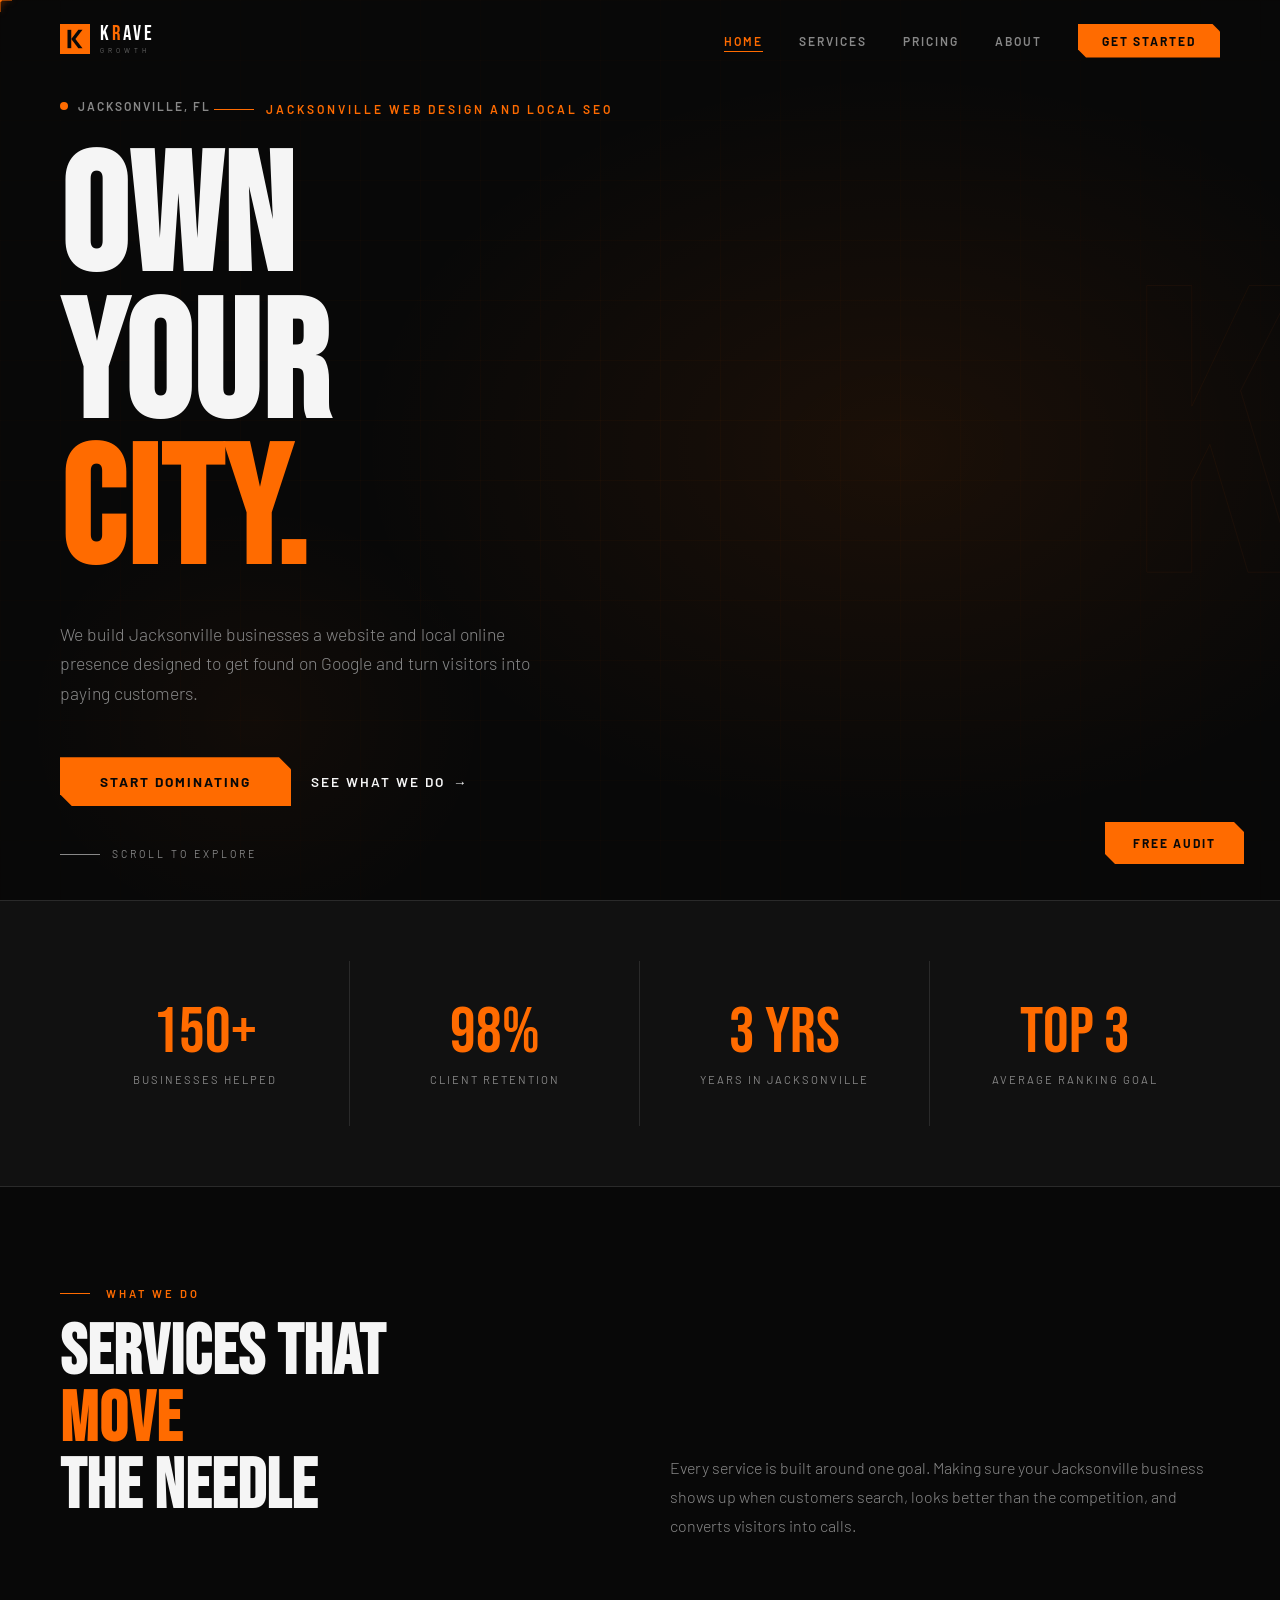
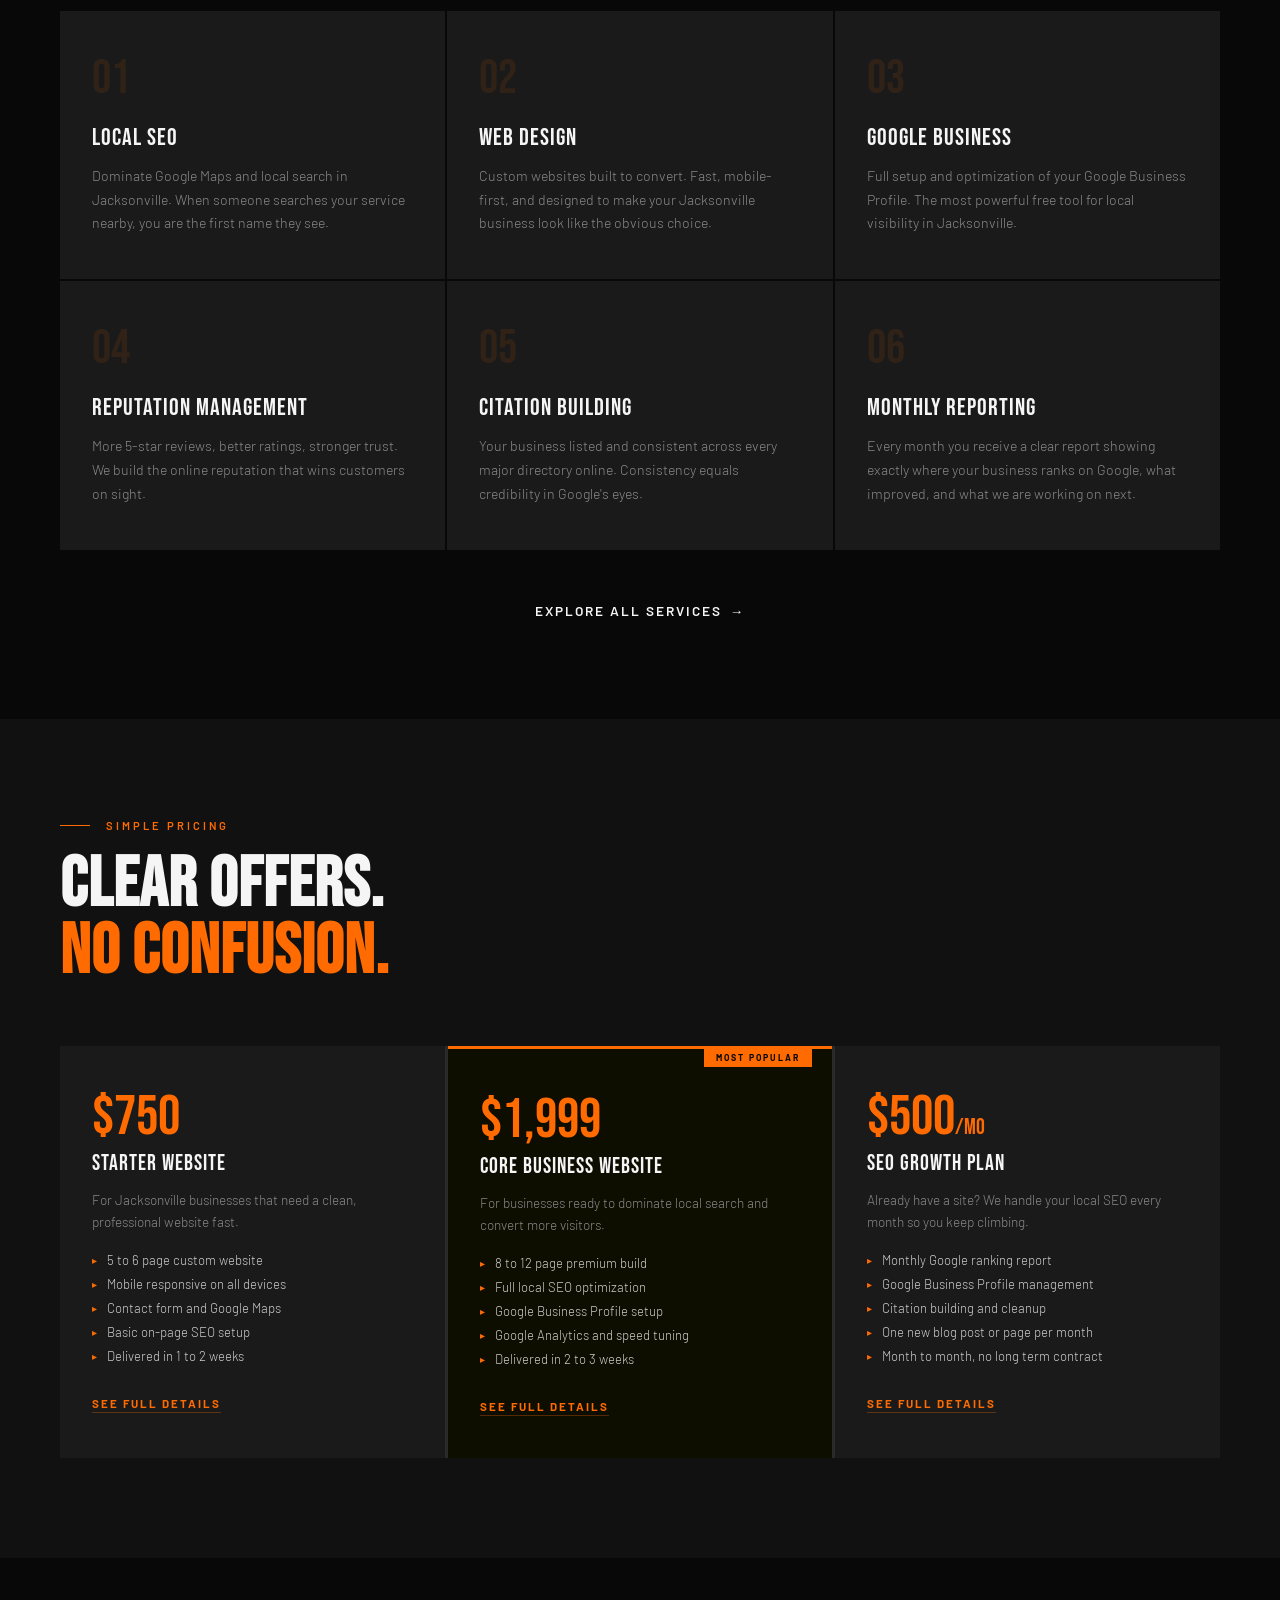
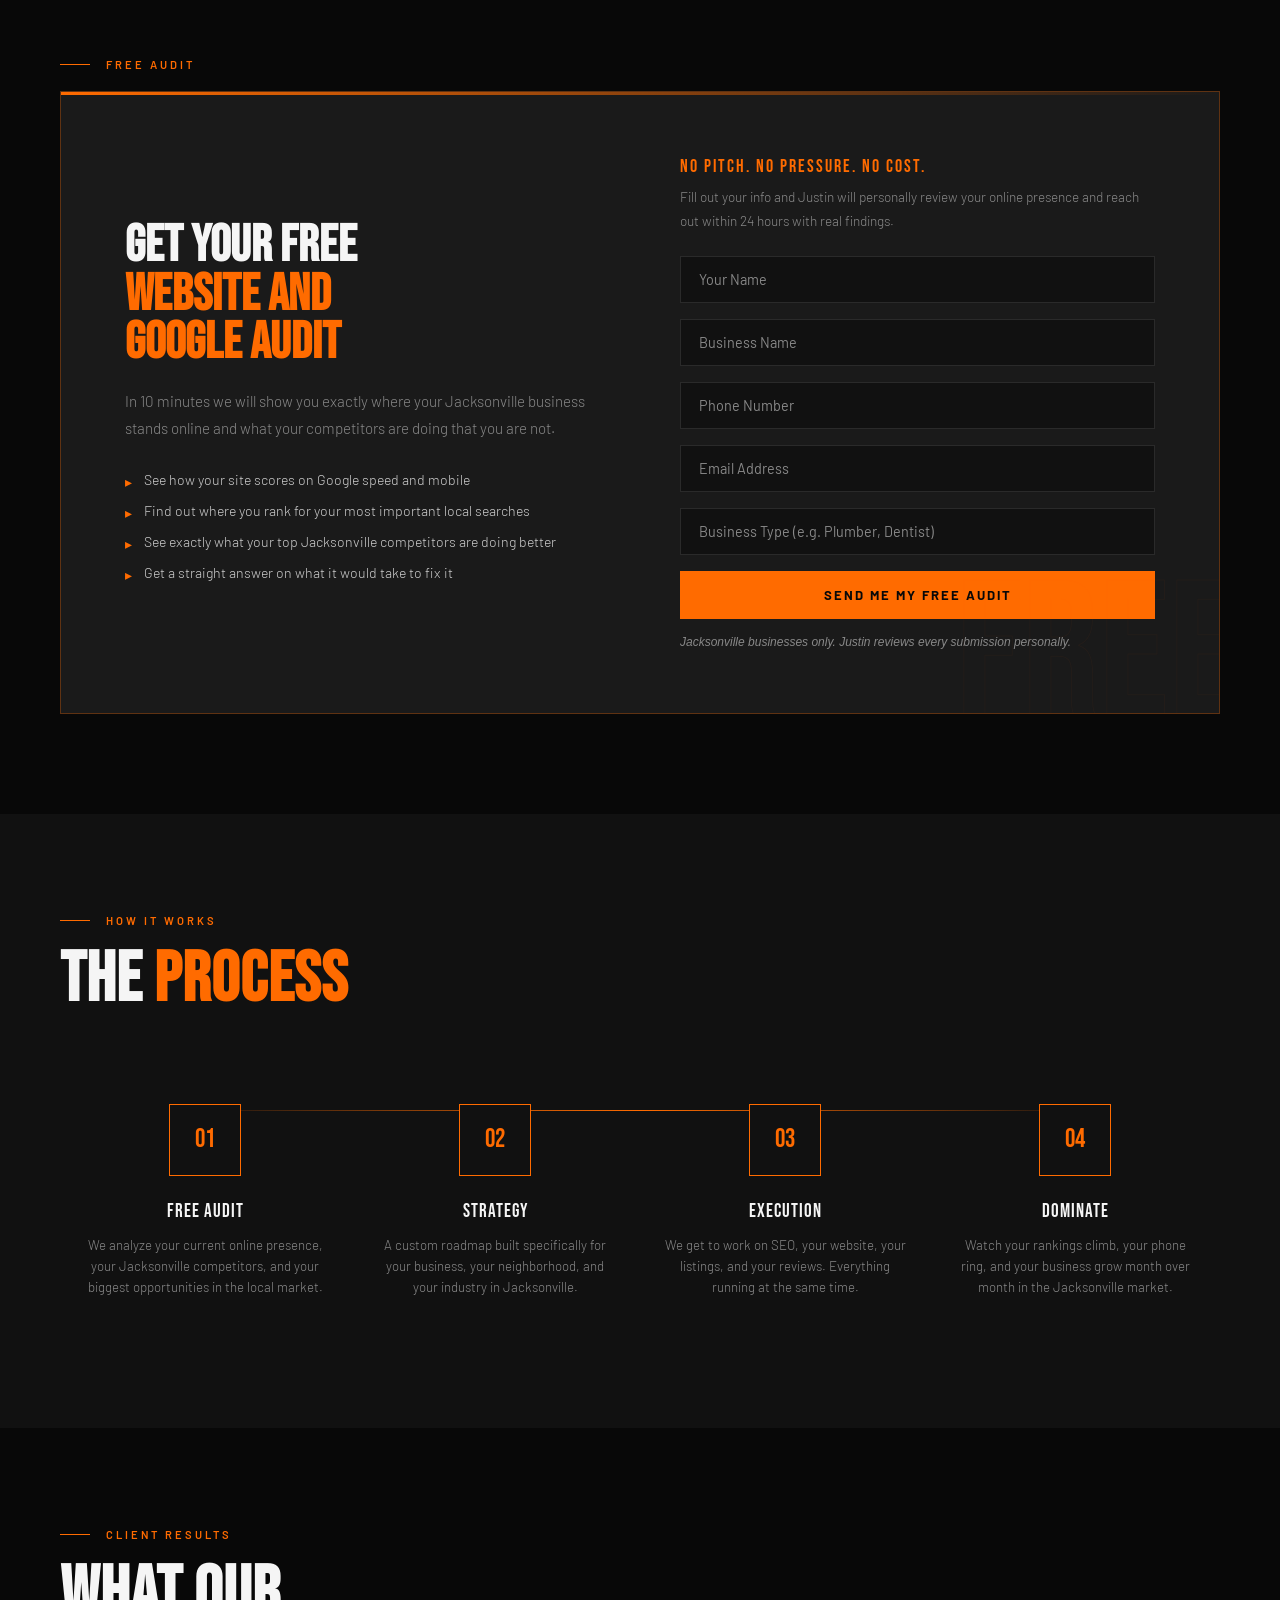
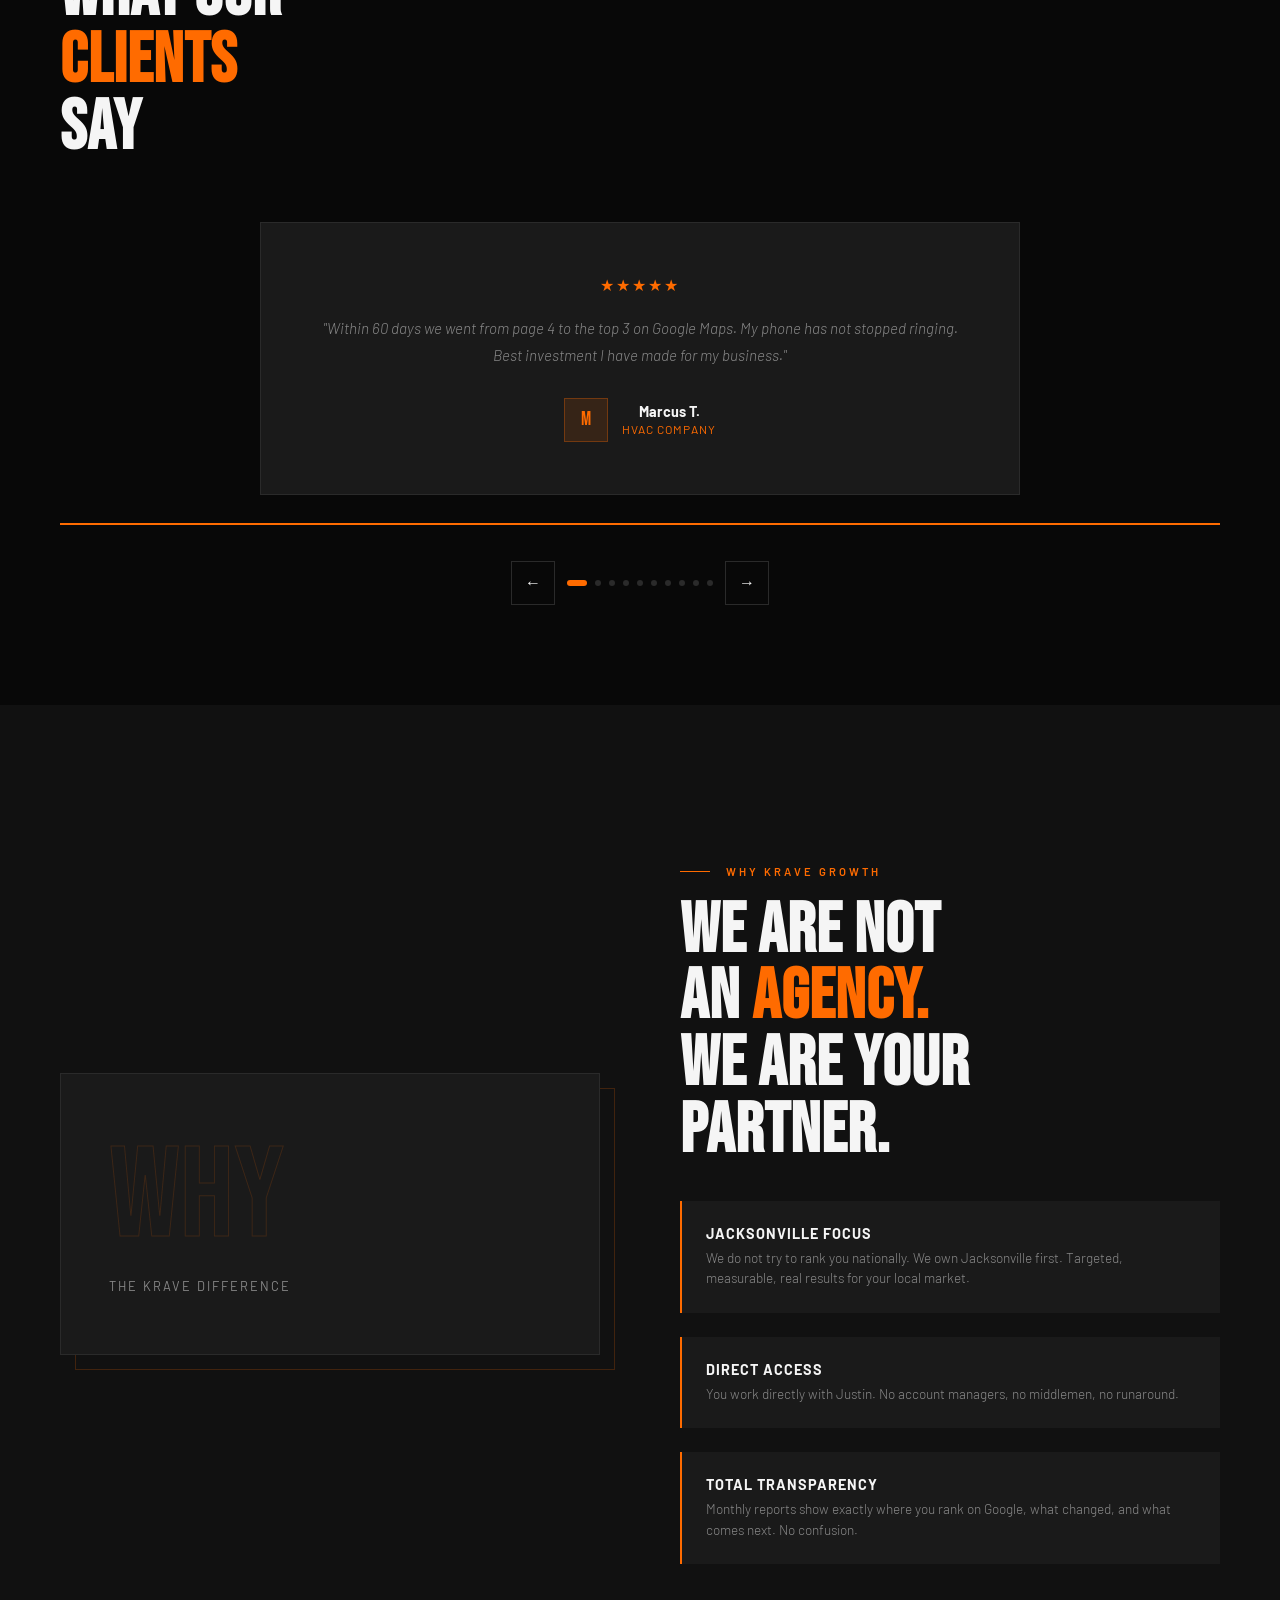
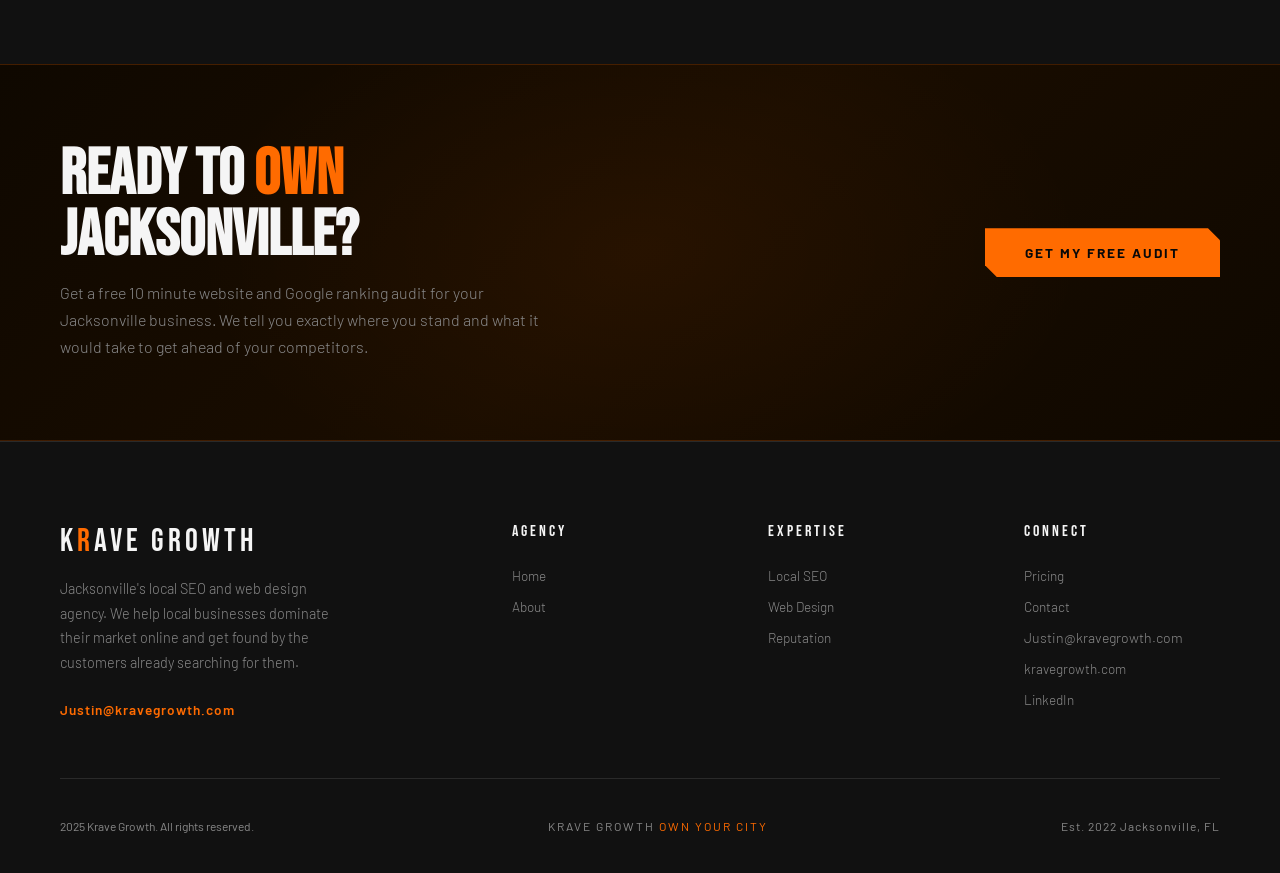
==== commit 009e9b10: "Add files via upload" ====
--- a/index.html
+++ b/index.html
@@ -63,10 +63,10 @@
 .carousel-slide { position:absolute; inset:0; opacity:0; transition:opacity .8s ease; pointer-events:none; }
 .carousel-slide.active { opacity:1; pointer-events:auto; position:relative; }
 .carousel-controls { display:flex; justify-content:center; gap:12px; margin-top:36px; align-items:center; }
-.carousel-btn { width:44px; height:44px; border:1px solid var(--gray-light); background:transparent; color:var(--white); font-size:1rem; cursor:none; transition:all .3s; display:flex; align-items:center; justify-content:center; flex-shrink:0; }
+.carousel-btn { width:44px; height:44px; border:1px solid var(--gray-light); background:transparent; color:var(--white); font-size:1rem; cursor:pointer; transition:all .3s; display:flex; align-items:center; justify-content:center; flex-shrink:0; }
 .carousel-btn:hover { border-color:var(--orange); color:var(--orange); }
 .carousel-dots { display:flex; gap:8px; flex-wrap:wrap; justify-content:center; }
-.carousel-dot { width:6px; height:6px; background:var(--gray-light); border-radius:50%; cursor:none; transition:all .3s; }
+.carousel-dot { width:6px; height:6px; background:var(--gray-light); border-radius:50%; cursor:pointer; transition:all .3s; }
 .carousel-dot.active { background:var(--orange); width:20px; border-radius:3px; }
 .testimonial-card { text-align:center; padding:52px 60px; }
 .testimonial-author { justify-content:center; }
@@ -143,7 +143,7 @@
 .audit-input { background:var(--black-2); border:1px solid var(--gray-light); padding:14px 18px; font-family:'Barlow',sans-serif; font-size:.9rem; color:var(--white); transition:border-color .3s; outline:none; }
 .audit-input:focus { border-color:var(--orange); }
 .audit-input::placeholder { color:var(--gray); }
-.audit-submit { background:var(--orange); color:var(--black); padding:16px; font-family:'Barlow',sans-serif; font-weight:700; font-size:.82rem; letter-spacing:2px; text-transform:uppercase; border:none; cursor:none; transition:all .3s; }
+.audit-submit { background:var(--orange); color:var(--black); padding:16px; font-family:'Barlow',sans-serif; font-weight:700; font-size:.82rem; letter-spacing:2px; text-transform:uppercase; border:none; cursor:pointer; transition:all .3s; }
 .audit-submit:hover { background:#ff8533; }
 .audit-note { font-size:.75rem; color:var(--gray); font-style:italic; }
 
@@ -153,6 +153,9 @@
   .audit-ghost { display:none; }
 }
 </style>
+<link rel="icon" type="image/x-icon" href="favicon.ico">
+<link rel="icon" type="image/png" sizes="192x192" href="favicon-192.png">
+<link rel="apple-touch-icon" sizes="180x180" href="apple-touch-icon.png">
 </head>
 <body>
 
@@ -161,7 +164,20 @@
 <div class="cursor" id="cursor"></div>
 <div class="cursor-dot" id="cursorDot"></div>
 <nav>
-  <a href="index.html" class="nav-logo">K<span>R</span>AVE <span style="font-size:1rem;letter-spacing:2px;color:var(--gray)">GROWTH</span></a>
+  <a href="index.html" class="nav-logo">
+    <div class="nav-logo-mark">
+      <svg viewBox="0 0 36 36" fill="none" xmlns="http://www.w3.org/2000/svg">
+        <rect width="36" height="36" fill="#FF6B00"/>
+        <rect x="9" y="7" width="4.5" height="22" fill="#080808"/>
+        <polygon points="13.5,18 22,7 27,7 18.5,18" fill="#080808"/>
+        <polygon points="13.5,18 22,29 27,29 18.5,18" fill="#080808"/>
+      </svg>
+    </div>
+    <div class="nav-logo-words">
+      <span class="nav-logo-top">K<span class="r">R</span>AVE</span>
+      <span class="nav-logo-bot">GROWTH</span>
+    </div>
+  </a>
   <button class="nav-hamburger" id="hamburger" aria-label="Menu"><span class="bar bar1"></span><span class="bar bar2"></span><span class="bar bar3"></span></button>
   <ul class="nav-links">
     <li><a href="index.html">Home</a></li>
--- a/style.css
+++ b/style.css
@@ -77,8 +77,13 @@
   padding: 16px 60px;
   border-bottom: 1px solid var(--gray-light);
 }
-.nav-logo { font-family:'Bebas Neue',sans-serif; font-size:1.8rem; letter-spacing:4px; color:var(--white); text-decoration:none; }
-.nav-logo span { color:var(--orange); }
+.nav-logo { display:inline-flex; align-items:center; gap:10px; text-decoration:none; flex-shrink:0; }
+.nav-logo-mark { width:30px; height:30px; flex-shrink:0; display:block; }
+.nav-logo-mark svg { width:30px; height:30px; display:block; }
+.nav-logo-words { display:flex; flex-direction:column; justify-content:center; }
+.nav-logo-top { font-family:'Bebas Neue',sans-serif; font-size:1.3rem; letter-spacing:3px; color:#ffffff; line-height:1; display:block; }
+.nav-logo-top .r { color:#FF6B00; }
+.nav-logo-bot { font-family:'Barlow',sans-serif; font-size:0.42rem; letter-spacing:4px; text-transform:uppercase; color:rgba(255,255,255,0.4); font-weight:400; line-height:1; display:block; margin-top:2px; }
 .nav-links { display:flex; gap:36px; list-style:none; align-items:center; }
 .nav-links a { color:var(--gray); text-decoration:none; font-size:.75rem; letter-spacing:2px; text-transform:uppercase; font-weight:600; transition:color .3s; position:relative; }
 .nav-links a::after { content:''; position:absolute; bottom:-4px; left:0; right:0; height:1px; background:var(--orange); transform:scaleX(0); transition:transform .3s; }
@@ -183,7 +188,7 @@
 /* ── FAQ ── */
 .faq-list { max-width:800px; margin-top:60px; }
 .faq-item { border-bottom:1px solid var(--gray-light); }
-.faq-question { width:100%; background:none; border:none; color:var(--white); font-family:'Barlow',sans-serif; font-size:1rem; font-weight:600; padding:28px 0; display:flex; justify-content:space-between; align-items:center; cursor:none; text-align:left; transition:color .3s; }
+.faq-question { width:100%; background:none; border:none; color:var(--white); font-family:'Barlow',sans-serif; font-size:1rem; font-weight:600; padding:28px 0; display:flex; justify-content:space-between; align-items:center; cursor:pointer; text-align:left; transition:color .3s; }
 .faq-question:hover { color:var(--orange); }
 .faq-icon { color:var(--orange); font-size:1.4rem; transition:transform .3s; flex-shrink:0; }
 .faq-item.open .faq-icon { transform:rotate(45deg); }
